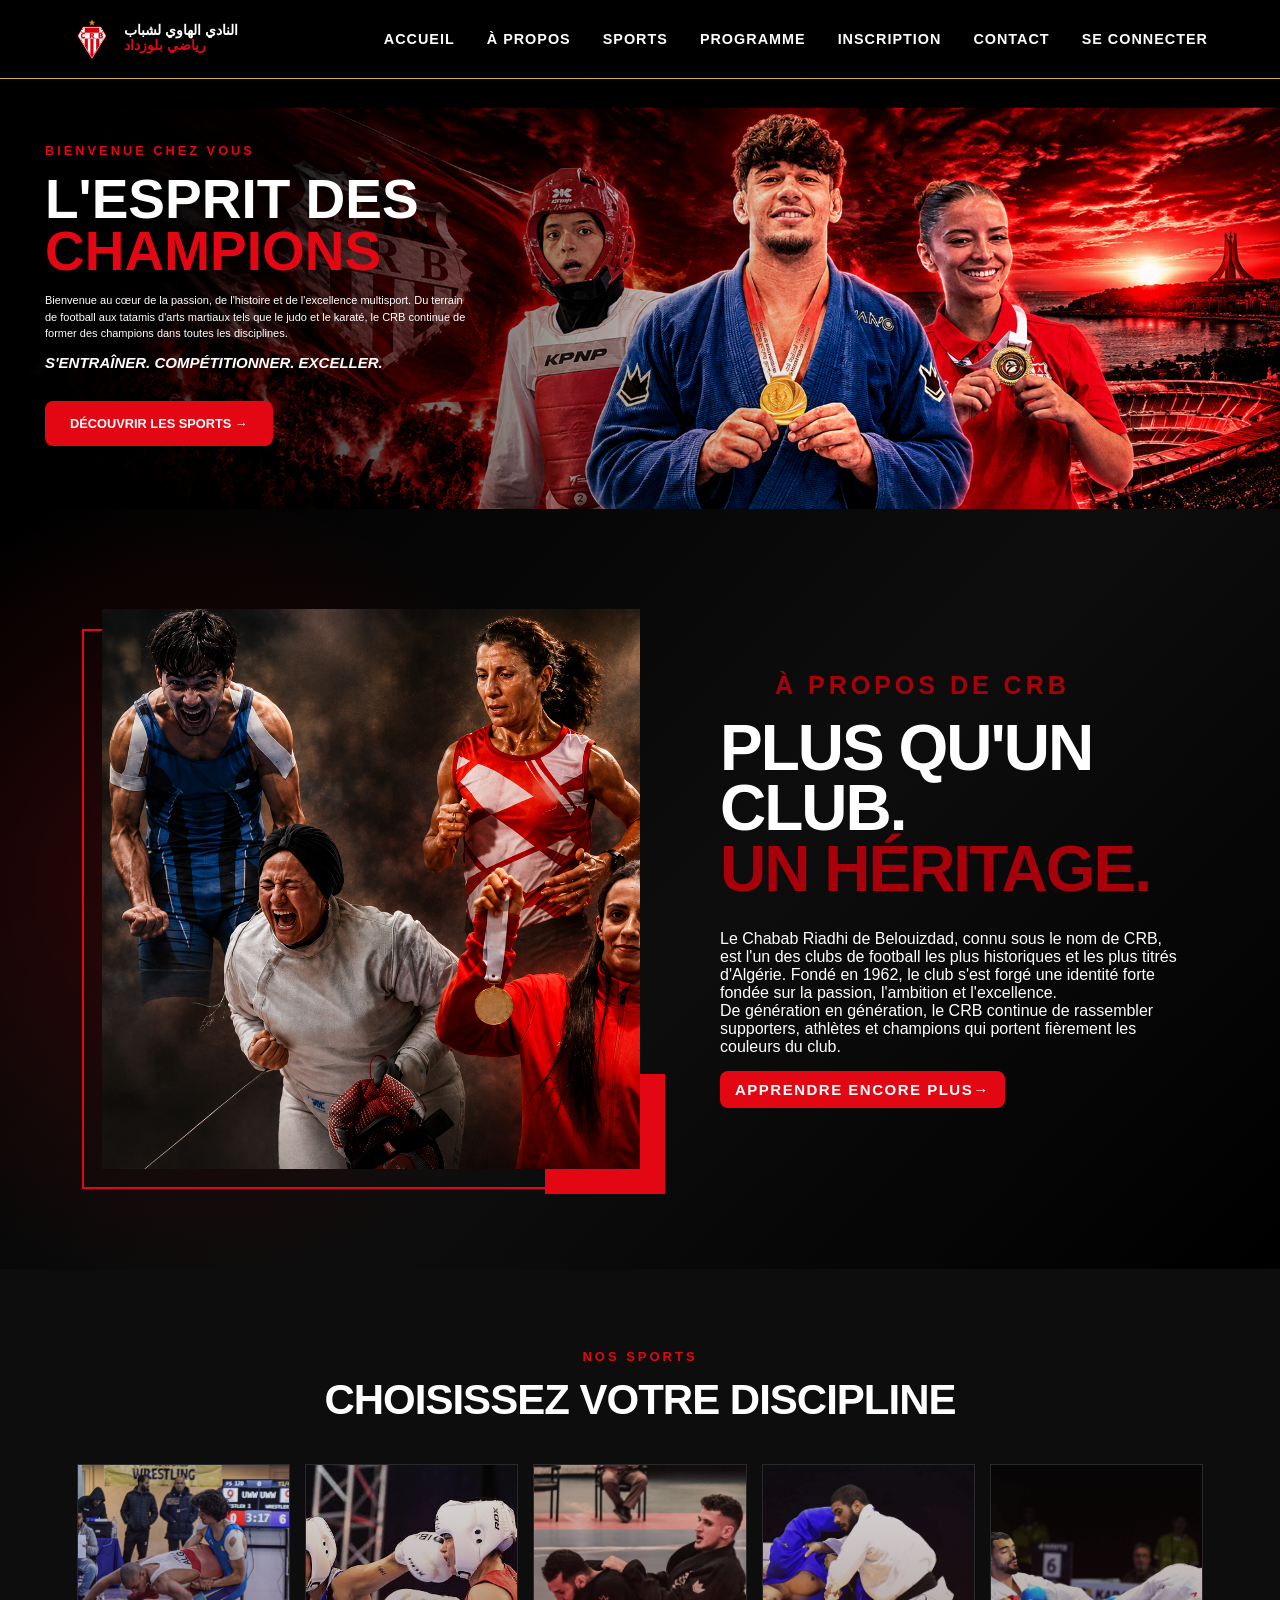
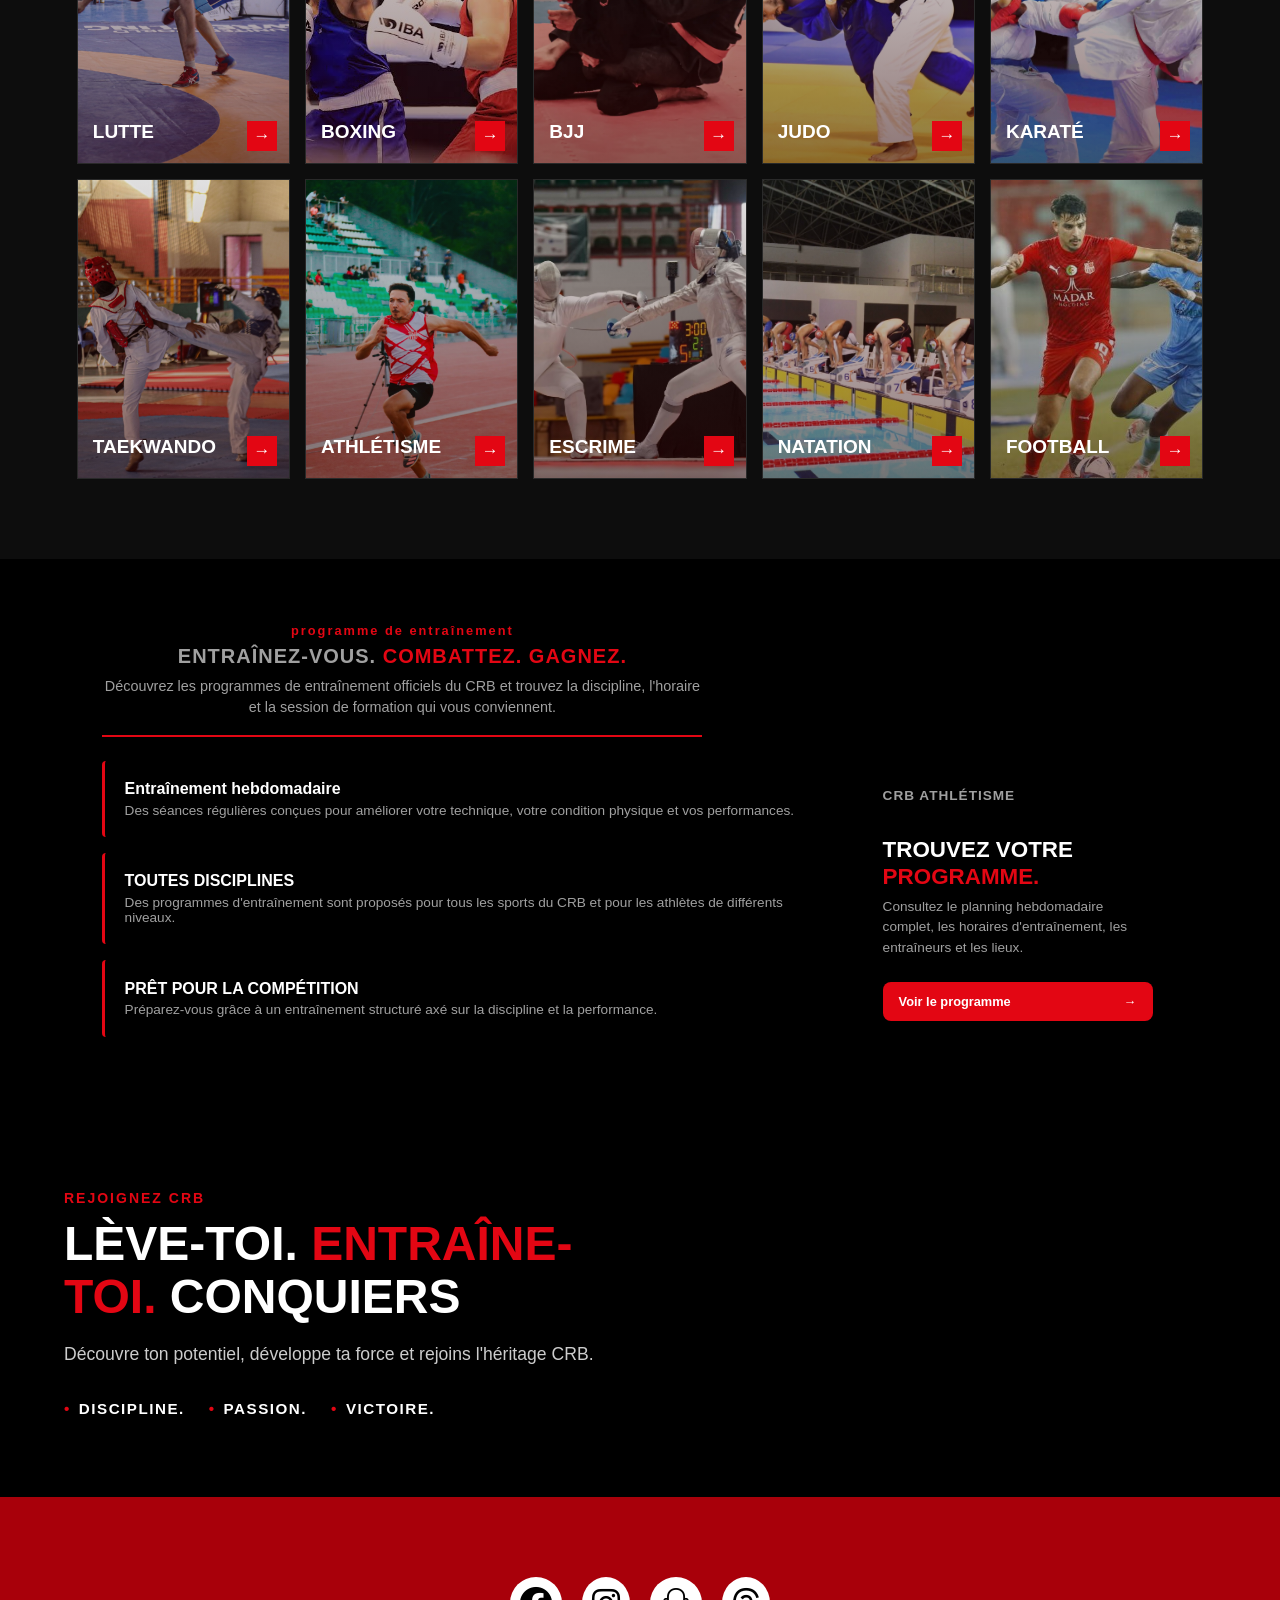
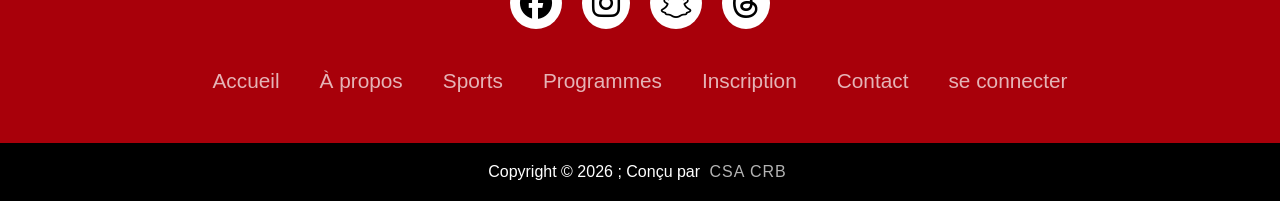
==== html/index.html @ 75513d18 "Add new logregister page and related styles: Create logregister.html and logregister.css for user lo" ====
<!doctype html>
<html lang="en">
  <head>
    <meta charset="UTF-8" />
    <meta name="viewport" content="width=device-width, initial-scale=1.0" />
    <title>CSA CRB CLUB.</title>

    
   
    <link rel="preconnect" href="https://fonts.googleapis.com" />
    <link rel="preconnect" href="https://fonts.gstatic.com" crossorigin />

    <link
      href="https://fonts.googleapis.com/css2?family=Archivo+Black&family=Kaushan+Script&family=Oswald:wght@200..700&family=Racing+Sans+One&family=Roboto:ital,wght@0,100..900;1,100..900&family=Tourney:ital,wght@0,100..900;1,100..900&display=swap"
      rel="stylesheet"
    />

    <link rel="stylesheet" href="../css/style.css" />
    <link rel="stylesheet" href="../css/about.css" />
    <link rel="stylesheet" href="../css/sport.css" />
    <link rel="stylesheet" href="../css/program.css" />
    <link rel="stylesheet" href="../css/footer.css" />
    <link rel="stylesheet" href="../css/Join.css">
    <link rel="stylesheet" href="../css/prgrm.css">
    <link rel="stylesheet" href="../css/learnmore.css">



     <link rel="stylesheet" href="https://cdnjs.cloudflare.com/ajax/libs/font-awesome/6.5.1/css/all.min.css" integrity="sha512-DTOQO9RWCH3ppGqcWaEA1BIZOC6xxalwEsw9c2QQeAIftl+Vegovlnee1c9QX4TctnWMn13TZye+giMm8e2LwA==" crossorigin="anonymous" referrerpolicy="no-referrer" />
  </head>

  <body>
    <main>
      <!-- NAVBAR -->
      <header>
        <nav>
         <a href="index.html" class="logo">
            <img src="../images/CRB étoilé.png" alt="CRB Logo" />
               <div class="logo-text">
               النادي الهاوي لشباب<span>رياضي بلوزداد</span>
                </div>
          </a>

          <ul>
            <!-- links -->
            <li><a href="index.html">accueil</a></li>

            <li><a href="index.html#about">À propos</a></li>

            <li><a href="index.html#sports">sports</a></li>

            <li><a href="index.html#program">programme</a></li>

            <li><a href="login.html">inscription</a></li>

            <li><a href="contact.html">Contact</a></li>

            <li><a href="logregister.html">se connecter</a></li>

          </ul>
        </nav>
      </header>

      <!-- HERO section-->

      <section class="hero">
        <div class="hero-text">
          <p class="small-title">Bienvenue chez vous
          </p>

          <h1>
            L'esprit des <br />
            <span>champions</span>
          </h1>

          <p class="description">
            Bienvenue au cœur de la passion, de l'histoire et de l'excellence multisport.
            Du terrain de football aux tatamis d'arts martiaux tels que le judo et le karaté,
            le CRB continue de former des champions dans toutes les disciplines.
          </p>

          <p class="Power">S'entraîner. Compétitionner. Exceller.
          </p>

          <div class="buttons">
            <a href="#sports" class="main-btn">DÉCOUVRIR LES SPORTS →
            </a>
          </div>
        </div>

        <div class="hero-image">
          <img src="../images/CRB en compétition.png" alt="legends" />
        </div>
      </section>

      <!--about section-->

      <section class="about" id="about">
        <div class="about-image">
          <img src="../images/about.pic.png" alt="CRB Belouizdad" />
        </div>

        <div class="about-text">
          <p class="about-title">À PROPOS DE CRB
          </p>

          <h2>
            Plus qu'un club.
            <span>un héritage.</span>
          </h2>

          <p>
            Le Chabab Riadhi de Belouizdad, connu sous le nom de CRB, est l'un des clubs de football les plus historiques et les plus titrés d'Algérie. 
            Fondé en 1962, le club s'est forgé une identité forte fondée sur la passion, l'ambition et l'excellence.
          </p>

          <p>
            De génération en génération, le CRB continue de rassembler
            supporters, athlètes et champions qui portent fièrement les couleurs
            du club.
          </p>

          <a href="learnmore.html" class="about-btn">APPRENDRE ENCORE PLUS <span>→</span> </a>
        </div>
      </section>

      <!-- SPORTS -->

      <section class="sports" id="sports">
        <p class="red-title">NOS SPORTS</p>

        <h2>CHOISISSEZ VOTRE DISCIPLINE</h2>

        <div class="sport-container">
          <div class="sport-card">
            <img src="../images/mehdi.jpg" alt="Wrestling" />

            <h3> lutte</h3>

            <a href="#">→</a>
          </div>

          <div class="sport-card">
            <img src="../images/boxing.jpg" alt="boxing" />

            <h3>BOXING</h3>

            <a href="#">→</a>
          </div>

          <div class="sport-card">
            <img src="../images/bjjj.jpg" alt="BJJ" />

            <h3>BJJ</h3>

            <a href="#">→</a>
          </div>

          <div class="sport-card">
            <img src="../images/judosenior.jpg" alt="Judo" />

            <h3>JUDO</h3>

            <a href="#">→</a>
          </div>

          <div class="sport-card">
            <img src="../images/karatee.jpg" alt="karate" />

            <h3>KARATé</h3>

            <a href="#">→</a>
          </div>

          <div class="sport-card">
            <img src="../images/taekwando.jpg" alt="taekwando" />

            <h3>TAEKWANDO</h3>

            <a href="#">→</a>
          </div>

          <div class="sport-card">
            <img src="../images/athletisme.jpg" alt="Athletisme" />

            <h3>athlétisme</h3>

            <a href="#">→</a>
          </div>

          <div class="sport-card">
            <img src="../images/escrime.jpg" alt="escrime" />

            <h3>escrime</h3>

            <a href="#">→</a>
          </div>

          <div class="sport-card">
            <img src="../images/swimm.jpg" alt="swimming" />

            <h3>NATATION</h3>

            <a href="#">→</a>
          </div>

          <div class="sport-card">
            <img src="../images/crb-youngafricans.jpeg" alt="boxing" />

            <h3>FOOTBALL</h3>

            <a href="#">→</a>
          </div>

          

        </div>
      </section>

      <!--program section-->

      <section class="program" id="program">
        <div class="program-header">
          <p class="program-title">programme de entraînement</p>

          <h2>
            ENTRAÎNEZ-VOUS.
            <span>COMBATTEZ. GAGNEZ.
          </span>
          </h2>

          <p class="program-intro">
            Découvrez les programmes de entraînement officiels du CRB et trouvez la discipline,
             l'horaire et la session de formation qui vous conviennent.
          </p>
        </div>

        <div class="program-content">
          <!-- PROGRAM INFO -->

          <div class="program-info">
            <div class="program-item">
              <div>
                <h4>Entraînement hebdomadaire</h4>

                <p>
                  Des séances régulières conçues pour améliorer votre technique, votre condition physique
                  et vos performances.
                </p>
              </div>
            </div>

            <div class="program-item">
              <div>
                <h4>TOUTES DISCIPLINES</h4>

                <p>
                  Des programmes d'entraînement sont proposés pour tous les sports du CRB et pour les athlètes de différents niveaux.
                </p>
              </div>
            </div>

            <div class="program-item">
              <div>
                <h4>PRÊT POUR LA COMPÉTITION</h4>

                <p>
                   Préparez-vous grâce à un entraînement structuré axé sur
                  la discipline et la performance.
                </p>
              </div>
            </div>
          </div>

          <!-- PROGRAM CARD -->

          <div class="program-card">
            <img src="../images/progm.PNG" alt=" Program" />

            <p class="card-small-title">CRB ATHLÉTISME</p>

            <h3>
              TROUVEZ VOTRE <br />
              <span>PROGRAMME.</span>
            </h3>

            <p>
              Consultez le planning hebdomadaire complet, les horaires d'entraînement, les entraîneurs et les lieux.
            </p>

            <a href="program.html" class="program-btn">
              Voir le programme  <span>→</span>
            </a>
          </div>
        </div>
      </section>



      <!--join crb-->
      <section class="join-crb">
      <div class="join-content">
      <span class="section-tag">Rejoignez CRB</span>
      <H2>Lève-toi. <span>Entraîne-toi.</span> Conquiers</H2>
      <P> Découvre ton potentiel, développe ta force
        et rejoins l'héritage CRB.
      </P>
      <div class="join-values">
      <span>DISCIPLINE.</span>
      <span>PASSION.</span>
      <span>VICTOIRE.</span>
      </div>
      </div>
        </main>



    <!--footer-->
   <footer>
    <div class="footerContainer">
    <div class="socialIcons">
        
        <a href="https://www.facebook.com/p/CSA-CRB-Club-Omni-Sport-61580819447930/?locale=fr_FR" target="_blank"><i class="fa-brands fa-facebook"></i></a>
        <a href="https://www.instagram.com/crb_csa/" target="_blank"><i class="fa-brands fa-instagram"></i></a>
        <a href="https://www.snapchat.com/@crbelouizdadcsa" target="_blank"><i class="fa-brands fa-snapchat"></i></a>
        <a href="https://www.threads.com/@crb_csa" target="_blank"><i class="fa-brands fa-threads"></i></a>
        
    </div>

    <div class="footerNav">
        
        <ul>
            <li><a href="index.html">Accueil</a></li>
            <li><a href="index.html#about">À propos</a></li>
            <li><a href="index.html#sports">Sports</a></li>
            <li><a href="index.html#program">Programmes</a></li>
            <li><a href="login.html">Inscription</a></li>
            <li><a href="contact.html">Contact</a></li>
            <li><a href="logregister.html">se connecter</a></li>
        </ul>
    </div>
</div>
    <div class="footerBottom">
        <p>Copyright © 2026 ; Conçu par <span class="designer">CSA CRB</span></p>
    </div>
</footer> 

   <script src="../js/main.js"></script>


  </body>
</html>
---- css/style.css ----
/* COLOR PALETTE & VARIABLES (CRB THEME)*/
:root {
  --crb-red: #e30613;
  --crb-red-dark: #a8000a;
  --crb-black: #000000;
  --crb-dark-bg: #0d0d0d;
  --crb-white: #ffffff;
  --crb-gray: #a0a0a0;
  --font-main: "Segoe UI", Tahoma, Geneva, Verdana, sans-serif;
}

/*GLOBAL & RESET STYLES */
* {
  margin: 0;
  padding: 0;
  box-sizing: border-box;
  font-family: var(--font-main);
}

body {
  background-color: var(--crb-dark-bg);
  color: var(--crb-white);
  overflow-x: hidden;
}

a {
  text-decoration: none;
  color: inherit;
}

/* HEADER & NAVBAR */
header {
  background-color: rgba(0, 0, 0, 0.459);
  border-bottom: 0.5px solid var(--crb-red);
  position: sticky;
  top: 0;
  z-index: 1000;
  backdrop-filter: blur(5px);
}

nav {
  max-width: 1200px;
  margin: 0 auto;
  display: flex;
  justify-content: space-between;
  align-items: center;
  padding: 1.2rem 2rem;
}

/* Logo*/
.logo {
  display: flex;
  align-items: center;
  gap: 0.75rem;
  text-decoration: none;
  color: var(--crb-white);
  font-weight: bold;
}

/* Image*/
.logo img {
  height: 40px;
  width: auto;
}


.logo-text {
  display: flex;
  flex-direction: column;
  font-size: 0.85rem;
  line-height: 1.1;
}

.logo-text span {
  color: var(--crb-red);
}


/* Nav Links */
nav ul {
  display: flex;
  list-style: none;
  gap: 2rem;
}

nav ul li a {
  text-transform: uppercase;
  font-size: 0.9rem;
  font-weight: 600;
  letter-spacing: 1px;
  transition: color 0.3s ease;
}

nav ul li a:hover {
  color: var(--crb-red-dark)
}

/*RESET*/

* {
  margin: 0;
  padding: 0;
  box-sizing: border-box;
}

body {
  font-family: Arial, Helvetica, sans-serif;
  background: #000;
  color: white;
}

/* HERO */

.hero {
  position: relative;

  width: 100%;
  height: 430px;

  overflow: hidden;

  background: #000;
}

/* IMAGE*/

.hero-image {
  position: absolute;

  top: 0;
  left: 0;

  width: 100%;
  height: 100%;

  z-index: 1;
}

.hero-image img {
  width: 100%;
  height: 100%;

  object-fit: cover;

  display: block;
}

.hero-image::after {
  content: "";

  position: absolute;

  top: 0;
  left: 0;

  width: 65%;
  height: 100%;

  background: linear-gradient(
    to right,
    rgba(0, 0, 0, 0.9),
    rgba(0, 0, 0, 0.6),
    transparent
  );
}

/* TEXT */

.hero-text {
  position: relative;

  z-index: 2;

  width: 50%;
  height: 100%;

  display: flex;
  flex-direction: column;
  justify-content: center;

  padding-left: 45px;
}

/*  SMALL TITLE*/

.small-title {
  color: white;

  font-size: 14px;

  font-weight: bold;

  text-transform: uppercase;

  margin-bottom: 5px;
}

/*  MAIN TITLE */

.hero h1 {
  color: white;

  font-size: 55px;

  line-height: 0.95;

  font-weight: 900;

  text-transform: uppercase;

  margin-bottom: 15px;
}

.hero h1 span {
  color: #e30613;
}

/* DESCRIPTION */

.description {
  max-width: 430px;

  color: white;

  font-size: 11px;

  line-height: 1.5;

  margin-bottom: 12px;
}

/* POWER*/

.Power {
  color: rgb(255, 255, 255);

  font-size: 15px;

  font-weight: bold;

  font-style: italic;

  text-transform: uppercase;

  margin-bottom: 15px;
}

/*BUTTON */

.buttons {
  display: flex;

  gap: 10px;
}

.main-btn {
  display: inline-block;

  padding: 10px 15px;

  border-radius: 8px;

  background: #e30613;

  color: white;

  text-decoration: none;

  font-size: 15px;

  font-weight: bold;

  text-transform: uppercase;

  border: none;

  transition: 0.3s;
}

.main-btn:hover {
  background: white;

  color: #e30613;
}

/* ================= RESPONSIVE ================= */

/* ---------- TABLET ---------- */
@media (max-width: 992px) {

  /* NAVBAR */
  nav {
    max-width: 100%;
    padding: 1rem 1.5rem;
  }

  nav ul {
    gap: 1.2rem;
  }

  nav ul li a {
    font-size: 0.8rem;
  }

  .logo img {
    height: 36px;
  }

  .logo-text {
    font-size: 0.75rem;
  }

  /* HERO */
  .hero {
    height: 400px;
  }

  .hero-text {
    width: 55%;
    padding-left: 35px;
  }

  .hero h1 {
    font-size: 45px;
  }

  .description {
    max-width: 380px;
    font-size: 11px;
  }
}


/* ---------- MOBILE ---------- */
@media (max-width: 768px) {

  /* HEADER */
  header {
    position: relative;
  }

  nav {
    flex-direction: column;
    justify-content: center;
    gap: 15px;
    padding: 15px 10px;
  }

  /* LOGO */
  .logo {
    justify-content: center;
  }

  .logo img {
    height: 38px;
  }

  .logo-text {
    font-size: 0.75rem;
  }

  /* NAV LINKS */
  nav ul {
    width: 100%;
    justify-content: center;
    flex-wrap: wrap;
    gap: 10px 18px;
  }

  nav ul li a {
    font-size: 0.7rem;
    letter-spacing: 0.5px;
  }


  /* HERO */
  .hero {
    height: 500px;
  }

  /* IMAGE */
  .hero-image img {
    object-fit: cover;
    object-position: center;
  }

  /* DARK OVERLAY */
  .hero-image::after {
    width: 100%;
    height: 100%;
    background: linear-gradient(
      to right,
      rgba(0, 0, 0, 0.85),
      rgba(0, 0, 0, 0.55),
      rgba(0, 0, 0, 0.15)
    );
  }

  /* TEXT */
  .hero-text {
    width: 100%;
    height: 100%;
    padding: 0 25px;
    justify-content: center;
  }

  /* SMALL TITLE */
  .small-title {
    font-size: 12px;
    letter-spacing: 2px;
    margin-bottom: 8px;
  }

  /* MAIN TITLE */
  .hero h1 {
    font-size: 40px;
    line-height: 1;
    margin-bottom: 15px;
  }

  /* DESCRIPTION */
  .description {
    max-width: 330px;
    font-size: 11px;
    line-height: 1.6;
    margin-bottom: 12px;
  }

  /* POWER */
  .Power {
    font-size: 13px;
    margin-bottom: 15px;
  }

  /* BUTTON */
  .buttons {
    gap: 8px;
  }

  .main-btn {
    padding: 10px 13px;
    font-size: 12px;
  }
}


/* ---------- SMALL PHONES ---------- */
@media (max-width: 480px) {

  /* NAVBAR */
  nav {
    padding: 12px 8px;
    gap: 12px;
  }

  .logo img {
    height: 34px;
  }

  .logo-text {
    font-size: 0.7rem;
  }

  nav ul {
    gap: 8px 12px;
  }

  nav ul li a {
    font-size: 0.62rem;
  }


  /* HERO */
  .hero {
    height: 520px;
  }

  .hero-text {
    padding: 0 20px;
  }

  .small-title {
    font-size: 11px;
    letter-spacing: 2px;
  }

  .hero h1 {
    font-size: 34px;
    line-height: 1;
  }

  .description {
    max-width: 290px;
    font-size: 10px;
  }

  .Power {
    font-size: 12px;
  }

  .main-btn {
    padding: 9px 12px;
    font-size: 11px;
  }
}


/* ---------- VERY SMALL PHONES ---------- */
@media (max-width: 360px) {

  .logo img {
    height: 30px;
  }

  .logo-text {
    font-size: 0.65rem;
  }

  nav ul {
    gap: 7px 10px;
  }

  nav ul li a {
    font-size: 0.58rem;
  }

  .hero {
    height: 500px;
  }

  .hero h1 {
    font-size: 30px;
  }

  .description {
    max-width: 260px;
    font-size: 10px;
  }

  .main-btn {
    font-size: 10px;
    padding: 8px 10px;
  }
}
---- css/about.css ----
/* =========================
   ABOUT SECTION
========================= */

.about {
  width: 100%;
  min-height: 700px;

  padding: 100px 8%;

  display: flex;
  align-items: center;
  justify-content: center;
  gap: 80px;

  background:
    radial-gradient(circle at 15% 50%, rgba(227, 6, 19, 0.18), transparent 35%),
    linear-gradient(
      135deg,
      var(--crb-black),
      var(--crb-dark-bg) 55%,
      var(--crb-black)
    );

  color: var(--crb-white);

  overflow: hidden;
}

/* ABOUT IMAGE */

.about-image {
  width: 50%;
  max-width: 650px;
  height: 560px;

  position: relative;
  flex-shrink: 0;
}
.about-image::before {
  content: "";

  position: absolute;
  inset: 0;

  transform: translate(-20px, 20px);

  border: 2px solid var(--crb-red);

  z-index: 0;
}

.about-image::after {
  content: "";

  position: absolute;

  width: 120px;
  height: 120px;

  right: -25px;
  bottom: -25px;

  background: var(--crb-red);

  z-index: 0;
}

.about-image img {
  position: relative;
  z-index: 1;

  width: 100%;
  height: 100%;

  display: block;

  object-fit: cover;

  filter: contrast(1.05) saturate(1.05);
}

/* ABOUT TEXT */

.about-text {
  width: 45%;
  max-width: 600px;
}

.about-title {
  position: relative;

  margin-bottom: 18px;
  padding-left: 55px;

    color: var(--crb-red-dark);

  font-size: 25px;
  font-weight: 800;
  letter-spacing: 4px;
}

/* HEADING*/

.about-text h2 {
  margin: 0 0 30px;

  font-size: clamp(42px, 5vw, 72px);
  line-height: 0.95;

  font-weight: 900;
  letter-spacing: -2px;

  text-transform: uppercase;
}

.about-text h2 span {
  display: block;
  color: var(--crb-red-dark);
}

/*PARAGRAPH*/

.about-text > p :not(.about-title) {
  max-width: 560px;

  margin-bottom: 20px;

  color: var(--crb-gray);

  font-size: 16px;
  line-height: 1.8;
}

/* BUTTON */

.about-btn {
  display: inline-flex;
  align-items: center;
  justify-content: center;

  margin-top: 15px;
  padding: 10px 15px;
  border-radius: 8px;

  background: var(--crb-red);
  color: var(--crb-white);

  text-decoration: none;

  font-size: 15px;
  font-weight: 800;
  letter-spacing: 1.5px;

  transition: all 0.3s ease;
}

.about-btn:hover {
  background: var(--crb-white);
  color: var(--crb-red);
}

/* =========================
   ABOUT SECTION - RESPONSIVE
========================= */

/* ---------- TABLET ---------- */
@media (max-width: 992px) {

  .about {
    min-height: auto;
    padding: 80px 6%;
    gap: 50px;
  }

  .about-image {
    width: 48%;
    height: 480px;
  }

  .about-text {
    width: 52%;
  }

  .about-title {
    font-size: 20px;
    letter-spacing: 3px;
    padding-left: 40px;
  }

  .about-text h2 {
    font-size: clamp(38px, 5vw, 55px);
    margin-bottom: 25px;
  }

  .about-text > p:not(.about-title) {
    font-size: 14px;
    line-height: 1.7;
  }

}


/* ---------- MOBILE ---------- */
@media (max-width: 768px) {

  .about {
    min-height: auto;
    padding: 70px 6%;
    flex-direction: column;
    gap: 55px;
    text-align: left;
  }

  /* IMAGE */

  .about-image {
    width: 100%;
    max-width: 600px;
    height: 420px;
  }

  .about-image::before {
    transform: translate(-12px, 12px);
  }

  .about-image::after {
    width: 80px;
    height: 80px;
    right: -15px;
    bottom: -15px;
  }

  /* TEXT */

  .about-text {
    width: 100%;
    max-width: 600px;
  }

  .about-title {
    font-size: 18px;
    letter-spacing: 3px;
    padding-left: 35px;
    margin-bottom: 15px;
  }

  .about-text h2 {
    font-size: clamp(36px, 10vw, 50px);
    line-height: 0.95;
    letter-spacing: -1px;
    margin-bottom: 25px;
  }

  .about-text > p:not(.about-title) {
    font-size: 14px;
    line-height: 1.7;
    margin-bottom: 16px;
  }

  .about-btn {
    margin-top: 10px;
    padding: 10px 15px;
    font-size: 13px;
  }

}


/* ---------- SMALL PHONES ---------- */
@media (max-width: 480px) {

  .about {
    padding: 55px 5%;
    gap: 45px;
  }

  .about-image {
    height: 330px;
  }

  .about-image::before {
    transform: translate(-8px, 8px);
    border-width: 1px;
  }

  .about-image::after {
    width: 60px;
    height: 60px;
    right: -10px;
    bottom: -10px;
  }

  .about-title {
    font-size: 15px;
    letter-spacing: 2px;
    padding-left: 25px;
  }

  .about-text h2 {
    font-size: 34px;
    line-height: 0.95;
    margin-bottom: 20px;
  }

  .about-text > p:not(.about-title) {
    font-size: 13px;
    line-height: 1.6;
  }

  .about-btn {
    font-size: 12px;
    padding: 10px 14px;
  }

}


/* ---------- VERY SMALL PHONES ---------- */
@media (max-width: 360px) {

  .about {
    padding: 45px 5%;
  }

  .about-image {
    height: 280px;
  }

  .about-title {
    font-size: 13px;
  }

  .about-text h2 {
    font-size: 30px;
  }

  .about-text > p:not(.about-title) {
    font-size: 12px;
  }

}
---- css/sport.css ----
/*SPORTS */

.sports {
  width: 100%;
  padding: 80px 6%;

  background: var(--crb-dark-bg);
  color: var(--crb-white);

  overflow: hidden;
}

/* TITLE */

.red-title {
  margin-bottom: 12px;

  color: var(--crb-red);

  text-align: center;

  font-size: 13px;
  font-weight: 700;
  letter-spacing: 3px;
}

.sports > h2 {
  margin-bottom: 40px;

  text-align: center;

  font-size: 42px;
  font-weight: 900;
  letter-spacing: -1px;
}

/*cadre*/

.sport-container {
  width: 100%;

  display: grid;

  grid-template-columns: repeat(5, 1fr);

  gap: 15px;

  max-width: 1300px;
  margin: 0 auto;
}

/* CARD */
.sport-card {
  position: relative;

  height: 300px;

  overflow: hidden;

  background: #111;

  border: 1px solid rgba(255, 255, 255, 0.1);

  transition: 0.3s ease;
}

/* IMAGE */

.sport-card img {
  width: 100%;
  height: 100%;

  object-fit: cover;

  display: block;

  transition: 0.4s ease;
}

/* DARK OVERLAY */
.sport-card::after {
  content: "";

  position: absolute;

  inset: 0;

  background: linear-gradient(
    to top,
    rgba(47, 2, 2, 0.533),
    rgba(39, 36, 36, 0.116)
  );
}

/* CARD TEXT */

.sport-card h3 {
  position: absolute;

  z-index: 2;

  left: 15px;
  bottom: 20px;

  margin: 0;

  color: var(--crb-white);

  font-size: 19px;
  font-weight: 800;

  text-transform: uppercase;
}

.sport-card a {
  position: absolute;

  z-index: 3;

  right: 12px;
  bottom: 12px;

  width: 30px;
  height: 30px;

  display: flex;
  align-items: center;
  justify-content: center;

  background: var(--crb-red);

  color: var(--crb-white);

  font-size: 17px;

  transition: 0.3s ease;
}
/* HOVER*/

.sport-card:hover {
  transform: translateY(-6px);

  border-color: var(--crb-red);
}

.sport-card:hover img {
  transform: scale(1.08);
}

.sport-card:hover a {
  background: var(--crb-white);
  color: var(--crb-red);
}

/* =========================
   SPORTS - RESPONSIVE
========================= */


/* ---------- LARGE TABLET ---------- */
@media (max-width: 1200px) {

  .sports {
    padding: 70px 5%;
  }

  .sport-container {
    grid-template-columns: repeat(3, 1fr);
    gap: 15px;
  }

  .sport-card {
    height: 300px;
  }

}


/* ---------- TABLET ---------- */
@media (max-width: 992px) {

  .sports {
    padding: 65px 5%;
  }

  .sports > h2 {
    font-size: 36px;
    margin-bottom: 35px;
  }

  .sport-container {
    grid-template-columns: repeat(2, 1fr);
    gap: 15px;
  }

  .sport-card {
    height: 320px;
  }

  .sport-card h3 {
    font-size: 18px;
    left: 14px;
    bottom: 18px;
  }

}


/* ---------- MOBILE ---------- */
@media (max-width: 768px) {

  .sports {
    padding: 55px 6%;
  }

  .red-title {
    font-size: 12px;
    letter-spacing: 2.5px;
  }

  .sports > h2 {
    font-size: 32px;
    margin-bottom: 30px;
  }

  .sport-container {
    grid-template-columns: 1fr;
    gap: 18px;
    max-width: 500px;
  }

  .sport-card {
    width: 100%;
    height: 330px;
  }

  .sport-card h3 {
    left: 18px;
    bottom: 20px;
    font-size: 19px;
  }

  .sport-card a {
    right: 15px;
    bottom: 15px;
    width: 32px;
    height: 32px;
    font-size: 17px;
  }

}


/* ---------- SMALL PHONES ---------- */
@media (max-width: 480px) {

  .sports {
    padding: 50px 5%;
  }

  .red-title {
    font-size: 11px;
    letter-spacing: 2px;
    margin-bottom: 10px;
  }

  .sports > h2 {
    font-size: 28px;
    line-height: 1.1;
    margin-bottom: 25px;
  }

  .sport-container {
    gap: 15px;
  }

  .sport-card {
    height: 280px;
  }

  .sport-card h3 {
    left: 15px;
    bottom: 17px;
    font-size: 16px;
  }

  .sport-card a {
    width: 29px;
    height: 29px;
    right: 12px;
    bottom: 12px;
    font-size: 15px;
  }

}


/* ---------- VERY SMALL PHONES ---------- */
@media (max-width: 360px) {

  .sports {
    padding: 45px 5%;
  }

  .sports > h2 {
    font-size: 25px;
  }

  .sport-card {
    height: 250px;
  }

  .sport-card h3 {
    font-size: 15px;
    left: 12px;
    bottom: 14px;
  }

  .sport-card a {
    width: 27px;
    height: 27px;
    right: 10px;
    bottom: 10px;
    font-size: 14px;
  }

}
---- css/program.css ----
/*PROGRAM SECTION (BACKGROUND IMAGE)*/
.program {
  max-width: 100%;
  padding: 4rem 8%;

  /* Dark overlay + Full Background Image */
  background:
    linear-gradient(to bottom, rgba(12, 11, 11, 0.233) 0%),
    url("../images/progm.PNG") no-repeat center center / cover;
}

/* Header */
.program-header {
  margin-bottom: 2.5rem;
  max-width: 600px;
}

.program-title {
  color: var(--crb-red);
  font-size: 0.8rem;
  font-weight: 700;
  letter-spacing: 2px;
}

.program-header h2 {
  font-size: 2.4rem;
  font-weight: 800;
  margin: 0.4rem 0;
}

.program-header h2 span {
  color: var(--crb-red);
}

.program-intro {
  color: var(--crb-gray);
  font-size: 0.9rem;
  line-height: 1.5;
}

/* Side-by-Side */
.program-content {
  display: flex;
  gap: 2.5rem;
  align-items: stretch;
}

/* Info List */
.program-info {
  flex: 1;
  display: flex;
  flex-direction: column;
  gap: 1rem;
}

.program-item {
  background-color: rgba(0, 0, 0, 0.692);
  backdrop-filter: blur(5px);
  padding: 1.2rem;
  border-left: 3px solid var(--crb-red);
  border-radius: 4px;
}

.program-item h4 {
  font-size: 1rem;
  margin-bottom: 0.3rem;
  color: var(--crb-white);
}

.program-item p {
  color: var(--crb-gray);
  font-size: 0.85rem;
}

/*  Card */
.program-card {
  width: 320px;
  background-color: rgba(0, 0, 0, 0.703);
  backdrop-filter: blur(8px);
  padding: 1.5rem;
  border-radius: 8px;
  border: 1px solid rgba(8, 8, 8, 0.08);
  display: flex;
  flex-direction: column;
}

.program-card img {
  display: none;
}

.card-small-title {
  color: var(--crb-red);
  font-size: 0.75rem;
  font-weight: 700;
  letter-spacing: 1px;
}

.program-card h3 {
  font-size: 1.4rem;
  margin: 0.4rem 0;
  line-height: 1.2;
}

.program-card h3 span {
  color: var(--crb-red);
}

.program-card p {
  color: var(--crb-gray);
  font-size: 0.85rem;
  margin-bottom: 1.5rem;
  line-height: 1.5;
}

.program-btn {
  background-color: var(--crb-red);
  color: var(--crb-white);
  padding: 0.75rem 1rem;
  font-size: 0.8rem;
  font-weight: 700;
  border-radius: 8px;
  display: flex;
  justify-content: space-between;
  align-items: center;
  margin-top: auto;
  transition: background-color 0.2s ease;
}

.program-btn:hover {
  background-color: var(--crb-white);
  color: var(--crb-red);
}

/* =========================
   PROGRAM SECTION - RESPONSIVE
========================= */


/* ---------- LARGE TABLET ---------- */
@media (max-width: 1200px) {

  .program {
    padding: 4rem 6%;
  }

  .program-content {
    gap: 2rem;
  }

  .program-card {
    width: 300px;
  }

}


/* ---------- TABLET ---------- */
@media (max-width: 992px) {

  .program {
    padding: 3.5rem 5%;
  }

  .program-header {
    max-width: 650px;
    margin-bottom: 2rem;
  }

  .program-header h2 {
    font-size: 2.1rem;
  }

  .program-content {
    flex-direction: column;
    gap: 2rem;
  }

  .program-info {
    width: 100%;
  }

  .program-item {
    padding: 1.1rem;
  }

  .program-card {
    width: 100%;
    max-width: 500px;
    margin: 0 auto;
  }

}


/* ---------- MOBILE ---------- */
@media (max-width: 768px) {

  .program {
    padding: 3rem 6%;
    background-position: center;
  }

  .program-header {
    margin-bottom: 2rem;
  }

  .program-title {
    font-size: 0.75rem;
    letter-spacing: 1.8px;
  }

  .program-header h2 {
    font-size: 1.9rem;
    line-height: 1.1;
  }

  .program-intro {
    font-size: 0.85rem;
    line-height: 1.6;
  }

  .program-content {
    flex-direction: column;
    gap: 1.5rem;
  }

  .program-info {
    gap: 0.8rem;
  }

  .program-item {
    padding: 1rem;
    border-left-width: 3px;
  }

  .program-item h4 {
    font-size: 0.95rem;
  }

  .program-item p {
    font-size: 0.8rem;
    line-height: 1.5;
  }

  .program-card {
    width: 100%;
    max-width: 100%;
    padding: 1.3rem;
  }

  .program-card h3 {
    font-size: 1.3rem;
  }

  .program-card p {
    font-size: 0.82rem;
  }

  .program-btn {
    padding: 0.7rem 0.9rem;
    font-size: 0.78rem;
  }

}


/* ---------- SMALL PHONES ---------- */
@media (max-width: 480px) {

  .program {
    padding: 2.5rem 5%;
  }

  .program-title {
    font-size: 0.7rem;
    letter-spacing: 1.5px;
  }

  .program-header h2 {
    font-size: 1.65rem;
  }

  .program-intro {
    font-size: 0.8rem;
  }

  .program-content {
    gap: 1.2rem;
  }

  .program-item {
    padding: 0.9rem;
  }

  .program-item h4 {
    font-size: 0.9rem;
  }

  .program-item p {
    font-size: 0.76rem;
  }

  .program-card {
    padding: 1.1rem;
    border-radius: 7px;
  }

  .card-small-title {
    font-size: 0.68rem;
  }

  .program-card h3 {
    font-size: 1.15rem;
  }

  .program-card p {
    font-size: 0.78rem;
    line-height: 1.5;
    margin-bottom: 1.2rem;
  }

  .program-btn {
    padding: 0.65rem 0.8rem;
    font-size: 0.72rem;
  }

}


/* ---------- VERY SMALL PHONES ---------- */
@media (max-width: 360px) {

  .program {
    padding: 2.2rem 5%;
  }

  .program-header h2 {
    font-size: 1.45rem;
  }

  .program-intro {
    font-size: 0.75rem;
  }

  .program-item h4 {
    font-size: 0.85rem;
  }

  .program-item p {
    font-size: 0.72rem;
  }

  .program-card h3 {
    font-size: 1.05rem;
  }

  .program-card p {
    font-size: 0.73rem;
  }

}
---- css/footer.css ----
*{
    padding: 0;
    margin: 0;
    box-sizing: border-box;
}
footer{
    background-color: var(--crb-red-dark);
}
.footerContainer{
    width: 100%;
    padding: 70px 30px 20px ;
}
.socialIcons{
    display: flex;
    justify-content: center;
}
.socialIcons a{
    text-decoration: none;
    padding:  10px;
    background-color: var(--crb-white);
    margin: 10px;
    border-radius: 50%;
}
.socialIcons a i{
    font-size: 2em;
    color: black;
    opacity: 0,9;
}

.socialIcons a:hover{
    background-color: #111;
    transition: 0.5s;
}
.socialIcons a:hover i{
    color: var(--crb-white)
    transition 0.5s;
}
.footerNav{
    margin: 30px 0;
}
.footerNav ul{
    display: flex;
    justify-content: center;
    list-style-type: none;
}
.footerNav ul li a{
    color:var(--crb-white);
    margin: 20px;
    text-decoration: none;
    font-size: 1.3em;
    opacity: 0.7;
    transition: 0.5s;

}
.footerNav ul li a:hover{
    opacity: 1;
}
.footerBottom{
    background-color: #000;
    padding: 20px;
    text-align: center;
}
.footerBottom p{
    color: white;
}
.designer{
    opacity: 0.7;
    text-transform: uppercase;
    letter-spacing: 1px;
    font-weight: 400;
    margin: 0px 5px;
}


/* ================================
   RESPONSIVE FOOTER
================================ */

@media (max-width: 992px) {

    .footerContainer {
        padding: 60px 25px 20px;
    }

    .socialIcons a {
        padding: 9px;
        margin: 8px;
    }

    .socialIcons a i {
        font-size: 1.7em;
    }

    .footerNav {
        margin: 25px 0;
    }

    .footerNav ul {
        flex-wrap: wrap;
        gap: 5px;
    }

    .footerNav ul li a {
        font-size: 1.1em;
        margin: 12px;
    }

}


/* ================================
   TABLET / MOBILE
================================ */

@media (max-width: 768px) {

    .footerContainer {
        padding: 50px 20px 15px;
    }

    .socialIcons {
        flex-wrap: wrap;
    }

    .socialIcons a {
        padding: 8px;
        margin: 6px;
    }

    .socialIcons a i {
        font-size: 1.5em;
    }

    .footerNav {
        margin: 20px 0;
    }

    .footerNav ul {
        flex-wrap: wrap;
        gap: 5px 10px;
    }

    .footerNav ul li a {
        font-size: 0.95em;
        margin: 8px;
    }

    .footerBottom {
        padding: 18px 12px;
    }

    .footerBottom p {
        font-size: 13px;
        line-height: 1.6;
    }

}


/* ================================
   MOBILE
================================ */

@media (max-width: 480px) {

    .footerContainer {
        padding: 40px 15px 15px;
    }

    .socialIcons {
        gap: 5px;
    }

    .socialIcons a {
        padding: 8px;
        margin: 4px;
    }

    .socialIcons a i {
        font-size: 1.3em;
    }

    .footerNav {
        margin: 20px 0;
    }

    .footerNav ul {
        flex-direction: column;
        gap: 8px;
    }

    .footerNav ul li {
        text-align: center;
    }

    .footerNav ul li a {
        display: block;
        font-size: 0.9em;
        margin: 5px;
    }

    .footerBottom {
        padding: 15px 10px;
    }

    .footerBottom p {
        font-size: 11px;
        line-height: 1.7;
    }

    .designer {
        font-size: 11px;
        letter-spacing: 0.8px;
        margin: 0 3px;
    }

}


/* ================================
   SMALL PHONES
================================ */

@media (max-width: 360px) {

    .footerContainer {
        padding: 35px 10px 12px;
    }

    .socialIcons a {
        padding: 7px;
        margin: 3px;
    }

    .socialIcons a i {
        font-size: 1.1em;
    }

    .footerNav ul li a {
        font-size: 0.8em;
    }

    .footerBottom {
        padding: 12px 8px;
    }

    .footerBottom p {
        font-size: 10px;
    }

    .designer {
        font-size: 10px;
    }

}
---- css/Join.css ----
/* Container*/
.join-crb {
  background-color: #0000005b;
  color: var(--crb-white);
  padding: 80px 5%;
  font-family: 'Arial', sans-serif;
  display: flex;
  align-items: center;
}

.join-content {
  max-width: 600px;
}

/*Tag*/
.section-tag {
  color:var(--crb-red);
  font-size: 0.875rem;
  font-weight: 700;
  letter-spacing: 2px;
  text-transform: uppercase;
  display: block;
  margin-bottom: 12px;
}

/* Main title */
.join-crb h2 {
  font-size: 3rem;
  font-weight: 900;
  line-height: 1.1;
  text-transform: uppercase;
  margin-bottom: 16px;
}

.join-crb h2 span {
  color: var(--crb-red);
}

/* Paragraph*/
.join-crb p {
  color: #cccccc;
  font-size: 1.1rem;
  line-height: 1.6;
  margin-bottom: 32px;
}

/* Values*/
.join-values {
  display: flex;
  gap: 24px;
  flex-wrap: wrap;
}

.join-values span {
  font-size: 0.95rem;
  font-weight: 800;
  letter-spacing: 1.5px;
  color: #ffffff;
  position: relative;
}


.join-values span::before {
  content: '•';
  color: var(--crb-red);
  margin-right: 8px;
}

/* ================================
   RESPONSIVE JOIN CRB
================================ */

@media (max-width: 992px) {

    .join-crb {
        padding: 70px 6%;
    }

    .join-content {
        max-width: 550px;
    }

    .join-crb h2 {
        font-size: 2.5rem;
    }

    .join-crb p {
        font-size: 1rem;
        line-height: 1.6;
    }

    .join-values {
        gap: 18px;
    }

    .join-values span {
        font-size: 0.9rem;
    }

}


/* ================================
   TABLET
================================ */

@media (max-width: 768px) {

    .join-crb {
        padding: 60px 6%;
        display: block;
    }

    .join-content {
        max-width: 100%;
    }

    .section-tag {
        font-size: 0.8rem;
        letter-spacing: 1.8px;
        margin-bottom: 10px;
    }

    .join-crb h2 {
        font-size: 2.2rem;
        line-height: 1.1;
        margin-bottom: 14px;
    }

    .join-crb p {
        font-size: 0.95rem;
        line-height: 1.6;
        margin-bottom: 25px;
    }

    .join-values {
        gap: 14px 20px;
    }

    .join-values span {
        font-size: 0.85rem;
    }

}


/* ================================
   MOBILE
================================ */

@media (max-width: 480px) {

    .join-crb {
        padding: 50px 5%;
    }

    .section-tag {
        font-size: 0.72rem;
        letter-spacing: 1.5px;
        margin-bottom: 8px;
    }

    .join-crb h2 {
        font-size: 1.8rem;
        line-height: 1.15;
        margin-bottom: 12px;
    }

    .join-crb p {
        font-size: 0.85rem;
        line-height: 1.6;
        margin-bottom: 22px;
    }

    .join-values {
        flex-direction: column;
        gap: 10px;
    }

    .join-values span {
        font-size: 0.78rem;
        letter-spacing: 1px;
    }

}


/* ================================
   SMALL PHONES
================================ */

@media (max-width: 360px) {

    .join-crb {
        padding: 40px 5%;
    }

    .section-tag {
        font-size: 0.65rem;
    }

    .join-crb h2 {
        font-size: 1.55rem;
    }

    .join-crb p {
        font-size: 0.78rem;
        line-height: 1.5;
    }

    .join-values {
        gap: 8px;
    }

    .join-values span {
        font-size: 0.72rem;
    }

}
---- css/prgrm.css ----
/* HEADER & NAVBAR */
header {
  background-color: rgba(0, 0, 0, 0.459);
  border-bottom: 0.5px solid var(--crb-red);
  position: sticky;
  top: 0;
  z-index: 1000;
  backdrop-filter: blur(5px);
}

nav {
  max-width: 1200px;
  margin: 0 auto;
  display: flex;
  justify-content: space-between;
  align-items: center;
  padding: 1.2rem 2rem;
}

/* Logo*/
.logo {
  display: flex;
  align-items: center;
  gap: 0.75rem;
  text-decoration: none;
  color: var(--crb-white);
  font-weight: bold;
}

/* Image*/
.logo img {
  height: 40px;
  width: auto;
}


.logo-text {
  display: flex;
  flex-direction: column;
  font-size: 0.85rem;
  line-height: 1.1;
}

.logo-text span {
  color: var(--crb-red);
}


/* Nav Links */
nav ul {
  display: flex;
  list-style: none;
  gap: 2rem;
}

nav ul li a {
  text-transform: uppercase;
  font-size: 0.9rem;
  font-weight: 600;
  letter-spacing: 1px;
  transition: color 0.3s ease;
}

nav ul li a:hover {
  color: var(--crb-red-dark)
}



.program-section {
  background-color: #161616;
  border: 1px solid #262626;
  border-radius: 8px;
  padding: 1.5rem;
  margin-bottom: 2.5rem;
  box-shadow: 0 4px 15px rgba(0, 0, 0, 0.5);
}

/* HEADERS */
.program-header {
  text-align: center;
  margin-bottom: 1.5rem;
  border-bottom: 2px solid var(--crb-red);
  padding-bottom: 1rem;
}

.program-header h1 {
  font-size: 1.5rem;
  color: var(--crb-white);
  margin-bottom: 0.25rem;
  direction: rtl;
}

.program-header h2 {
  font-size: 1.25rem;
  color: var(--crb-gray);
  letter-spacing: 1px;
  margin-bottom: 0.5rem;
}

.program-header h3 {
  font-size: 1.1rem;
  color: var(--crb-red);
  text-transform: uppercase;
  letter-spacing: 1.5px;
}

.program-header h4 {
  font-size: 1rem;
  color: var(--crb-white);
  text-transform: uppercase;
  margin-top: 0.25rem;
}

/* TABLES */
table {
  width: 100%;
  border-collapse: collapse;
  margin-top: 1rem;
  font-size: 0.9rem;
  text-align: center;
  overflow-x: auto;
  display: block;
}

@media (min-width: 768px) {
  table {
    display: table;
  }
}

thead {
  background-color: var(--crb-red);
  color: var(--crb-white);
}

th, td {
  padding: 0.75rem 0.5rem;
  border: 1px solid #333333;
  vertical-align: middle;
}

th {
  font-weight: 600;
  text-transform: uppercase;
  font-size: 0.85rem;
  line-height: 1.2;
}

tbody tr:nth-child(even) {
  background-color: #1a1a1a;
}

tbody tr:nth-child(odd) {
  background-color: #121212;
}

tbody tr:hover {
  background-color: #222222;
}

td.day {
  font-weight: bold;
  background-color: var(--crb-black);
  color: var(--crb-white);
  text-align: left;
  padding-left: 1rem;
}

/* CATEGORY COLOR CLASSES */
td.red {
  background-color: rgba(227, 6, 19, 0.2) !important;
  color: #ff6b6b;
  font-weight: 600;
  border-left: 3px solid var(--crb-red);
}

td.blue {
  background-color: rgba(0, 123, 255, 0.15) !important;
  color: #64b5f6;
  font-weight: 600;
  border-left: 3px solid #0288d1;
}

td.green {
  background-color: rgba(40, 167, 69, 0.15) !important;
  color: #81c784;
  font-weight: 600;
  border-left: 3px solid #388e3c;
}

/* SPECIAL TABLES & CONTACT SECTION */
.football-table, .athletics-table {
  max-width: 800px;
  margin: 1rem auto;
}

.contact {
  text-align: center;
  margin-top: 1.5rem;
  padding: 1rem;
  background-color: #111111;
  border-radius: 6px;
  border: 1px dashed var(--crb-red);
}

.contact p {
  color: var(--crb-gray);
  font-size: 0.9rem;
  margin-bottom: 0.25rem;
}

.contact strong {
  color: var(--crb-white);
  font-size: 1.2rem;
  letter-spacing: 1px;
}

/* ========================================
   PROGRAM SCHEDULE - RESPONSIVE
======================================== */


/* ---------- TABLET ---------- */
@media (max-width: 992px) {

  /* NAVBAR */
  nav {
    padding: 1rem 1.5rem;
  }

  nav ul {
    gap: 1.2rem;
  }

  nav ul li a {
    font-size: 0.8rem;
  }

  /* PROGRAM SECTION */
  .program-section {
    padding: 1.3rem;
    margin: 0 3% 2rem;
  }

  /* HEADERS */
  .program-header h1 {
    font-size: 1.4rem;
  }

  .program-header h2 {
    font-size: 1.15rem;
  }

  .program-header h3 {
    font-size: 1rem;
  }

  /* TABLE */
  table {
    font-size: 0.82rem;
  }

  th,
  td {
    padding: 0.65rem 0.4rem;
  }

  th {
    font-size: 0.78rem;
  }

}


/* ========================================
   MOBILE
======================================== */

@media (max-width: 768px) {

  /* ---------- HEADER ---------- */

  header {
    position: relative;
  }

  nav {
    flex-direction: column;
    justify-content: center;
    gap: 15px;
    padding: 15px 10px;
  }

  /* LOGO */

  .logo {
    justify-content: center;
  }

  .logo img {
    height: 36px;
  }

  .logo-text {
    font-size: 0.75rem;
  }

  /* NAV LINKS */

  nav ul {
    width: 100%;
    justify-content: center;
    flex-wrap: wrap;
    gap: 10px 16px;
  }

  nav ul li a {
    font-size: 0.68rem;
    letter-spacing: 0.5px;
  }


  /* ---------- PROGRAM SECTION ---------- */

  .program-section {
    width: 94%;
    margin: 25px auto;
    padding: 1rem;
    border-radius: 7px;
  }


  /* ---------- PROGRAM HEADER ---------- */

  .program-header {
    margin-bottom: 1rem;
    padding-bottom: 0.8rem;
  }

  .program-header h1 {
    font-size: 1.2rem;
    line-height: 1.4;
  }

  .program-header h2 {
    font-size: 1rem;
    line-height: 1.4;
  }

  .program-header h3 {
    font-size: 0.85rem;
    letter-spacing: 1px;
  }

  .program-header h4 {
    font-size: 0.85rem;
  }


  /* ---------- TABLE ---------- */

  table {
    width: 100%;
    display: block;
    overflow-x: auto;
    white-space: nowrap;
    font-size: 0.72rem;

    /* Smooth scrolling on phones */
    -webkit-overflow-scrolling: touch;
  }

  thead,
  tbody {
    width: 100%;
  }

  th,
  td {
    padding: 0.6rem 0.45rem;
    min-width: 80px;
  }

  th {
    font-size: 0.68rem;
    line-height: 1.3;
  }

  td.day {
    min-width: 90px;
    padding-left: 0.7rem;
  }


  /* ---------- CATEGORY CELLS ---------- */

  td.red,
  td.blue,
  td.green {
    font-size: 0.7rem;
  }


  /* ---------- SPECIAL TABLES ---------- */

  .football-table,
  .athletics-table {
    max-width: 100%;
    width: 100%;
    margin: 1rem auto;
  }


  /* ---------- CONTACT ---------- */

  .contact {
    margin-top: 1.2rem;
    padding: 0.9rem;
  }

  .contact p {
    font-size: 0.78rem;
  }

  .contact strong {
    font-size: 1rem;
  }

}


/* ========================================
   SMALL PHONES
======================================== */

@media (max-width: 480px) {

  /* NAVBAR */

  nav {
    padding: 12px 8px;
    gap: 12px;
  }

  .logo img {
    height: 33px;
  }

  .logo-text {
    font-size: 0.68rem;
  }

  nav ul {
    gap: 8px 12px;
  }

  nav ul li a {
    font-size: 0.6rem;
  }


  /* PROGRAM */

  .program-section {
    width: 96%;
    padding: 0.8rem;
    margin: 20px auto;
  }


  /* HEADER */

  .program-header h1 {
    font-size: 1.05rem;
  }

  .program-header h2 {
    font-size: 0.9rem;
  }

  .program-header h3 {
    font-size: 0.78rem;
  }

  .program-header h4 {
    font-size: 0.75rem;
  }


  /* TABLE */

  table {
    font-size: 0.65rem;
  }

  th,
  td {
    padding: 0.5rem 0.35rem;
  }

  th {
    font-size: 0.62rem;
  }

  td.day {
    min-width: 75px;
    padding-left: 0.5rem;
  }

  td.red,
  td.blue,
  td.green {
    font-size: 0.62rem;
  }


  /* CONTACT */

  .contact {
    padding: 0.8rem;
  }

  .contact p {
    font-size: 0.72rem;
  }

  .contact strong {
    font-size: 0.9rem;
  }

}


/* ========================================
   VERY SMALL PHONES
======================================== */

@media (max-width: 360px) {

  .program-section {
    width: 97%;
    padding: 0.7rem;
  }

  .program-header h1 {
    font-size: 0.95rem;
  }

  .program-header h2 {
    font-size: 0.82rem;
  }

  .program-header h3 {
    font-size: 0.7rem;
  }

  .program-header h4 {
    font-size: 0.68rem;
  }

  table {
    font-size: 0.6rem;
  }

  th,
  td {
    padding: 0.45rem 0.3rem;
  }

  th {
    font-size: 0.58rem;
  }

  td.day {
    min-width: 65px;
  }

  td.red,
  td.blue,
  td.green {
    font-size: 0.58rem;
  }

  .contact p {
    font-size: 0.68rem;
  }

  .contact strong {
    font-size: 0.82rem;
  }

}
---- css/learnmore.css ----
/* HEADER & NAVBAR */
header {
  background-color: rgba(0, 0, 0, 0.459);
  border-bottom: 0.5px solid #d4af37;
  position: sticky;
  top: 0;
  z-index: 1000;
  backdrop-filter: blur(5px);
}

nav {
  max-width: 1200px;
  margin: 0 auto;
  display: flex;
  justify-content: space-between;
  align-items: center;
  padding: 1.2rem 2rem;
}

/* Logo*/
.logo {
  display: flex;
  align-items: center;
  gap: 0.75rem;
  text-decoration: none;
  color: var(--crb-white);
  font-weight: bold;
}

/* Image*/
.logo img {
  height: 40px;
  width: auto;
}

.logo-text {
  display: flex;
  flex-direction: column;
  font-size: 0.85rem;
  line-height: 1.1;
}

.logo-text span {
  color: var(--crb-red);
}

/* Nav Links */
nav ul {
  display: flex;
  list-style: none;
  gap: 2rem;
}

nav ul li a {
  text-transform: uppercase;
  font-size: 0.9rem;
  font-weight: 600;
  letter-spacing: 1px;
  transition: color 0.3s ease;
}

nav ul li a:hover {
  color: var(--crb-red-dark);
}



/* ==============================
   HERO SECTION
================================= */

.about-hero {
  min-height: 400px;
  display: flex;
  align-items: center;
  padding: 80px 8%;
  background: var(--crb-black);
  border-bottom: 1px solid #d4af37;
}

.hero-content {
  max-width: 850px;
}

.small-title {
  color: var(--crb-red);
  font-size: 0.8rem;
  font-weight: 700;
  letter-spacing: 3px;
  margin-bottom: 15px;
}

.about-hero h1 {
  font-size: clamp(2.7rem, 6vw, 5rem);
  line-height: 1.1;
  font-weight: 900;
  margin-bottom: 25px;
}

.about-hero h1 span {
  color: var(--crb-red);
}

.red-line {
  width: 65px;
  height: 4px;
  background: var(--crb-red);
  margin-bottom: 25px;
}

.hero-description {
  max-width: 650px;
  color: var(--crb-gray);
  line-height: 1.8;
}


/* ==============================
   ABOUT SECTION
================================= */

.about-section {
  max-width: 1200px;
  margin: auto;
  padding: 100px 30px;
  display: grid;
  grid-template-columns: 1fr 1fr;
  gap: 70px;
  align-items: center;
}

.about-image2{
  height: 480px;
  overflow: hidden;
}

.about-image2 img {
  width: 100%;
  height: 100%;
  object-fit: cover;
  display: block;
  transition: transform 0.5s ease;
}


.about-content h2 {
  font-size: clamp(2.5rem, 5vw, 4rem);
  line-height: 1.1;
  margin-bottom: 25px;
}

.about-content h2 span {
  color: var(--crb-red);
}

.about-content p:not(.small-title) {
  color: var(--crb-gray);
  line-height: 1.8;
  margin-bottom: 18px;
}


/* ==============================
   MAIN BUTTON
================================= */

.main-btn {
  display: inline-block;
  margin-top: 15px;
  padding: 15px 25px;
  background: var(--crb-red);
  color: var(--crb-white);
  font-size: 0.8rem;
  font-weight: 700;
  transition: 0.3s ease;
}

.main-btn:hover {
  background: var(--crb-white);
  transform: translateY(-2px);
}


/* ==============================
   VALUES SECTION
================================= */

.values-section {
  padding: 100px 8%;
  background: #090909;
  border-top: 1px solid #1c1c1c;
  border-bottom: 1px solid #1c1c1c;
}

.section-header {
  max-width: 1200px;
  margin: 0 auto 50px;
}

.section-header h2 {
  font-size: clamp(2.3rem, 5vw, 4rem);
  line-height: 1.1;
  margin-bottom: 20px;
}

.section-header h2 span {
  color: var(--crb-red);
}

.values-grid {
  max-width: 1200px;
  margin: auto;
  display: grid;
  grid-template-columns: repeat(4, 1fr);
  gap: 20px;
}

.value-card {
  position: relative;
  min-height: 260px;
  padding: 30px;
  background: var(--crb-dark-bg);
  border: 1px solid #252525;
  transition: 0.3s ease;
}

.value-card:hover {
  border-color: var(--crb-red);
  transform: translateY(-5px);
}

.value-number {
  display: block;
  color: var(--crb-red);
  font-size: 0.75rem;
  font-weight: 700;
  margin-bottom: 70px;
}

.value-card h3 {
  font-size: 1.05rem;
  margin-bottom: 15px;
}

.value-card p {
  color: var(--crb-gray);
  font-size: 0.85rem;
  line-height: 1.7;
}


/* ==============================
   SPORTS BANNER
================================= */

.sports-banner {
  padding: 80px 8%;
  background: var(--crb-red);
  display: flex;
  justify-content: space-between;
  align-items: center;
  gap: 40px;
}

.sports-banner .small-title {
  color: var(--crb-white);
}

.sports-banner h2 {
  max-width: 800px;
  font-size: clamp(2rem, 4vw, 3.5rem);
  line-height: 1.1;
  margin-bottom: 20px;
}

.sports-banner h2 span {
  color: var(--crb-black);
}

.sports-banner p:not(.small-title) {
  max-width: 600px;
  line-height: 1.7;
}


/* ==============================
   ATHLETES SECTION
================================= */

.athletes-section {
  padding: 100px 8%;
}

.athletes-grid {
  max-width: 1200px;
  margin: auto;
  display: grid;
  grid-template-columns: repeat(3, 1fr);
  gap: 20px;
}

.athlete-card {
  position: relative;
  height: 430px;
  overflow: hidden;
  background: #111;
}

.athlete-card img {
  width: 100%;
  height: 100%;
  object-fit: cover;
  transition: transform 0.5s ease;
}

.athlete-card:hover img {
  transform: scale(1.06);
}

.athlete-info {
  position: absolute;
  left: 0;
  right: 0;
  bottom: 0;
  padding: 35px 25px 25px;
  background: linear-gradient(
    transparent,
    rgba(0, 0, 0, 0.95)
  );
}

.athlete-info span {
  color: var(--crb-red);
  font-size: 0.7rem;
  font-weight: 700;
  letter-spacing: 2px;
}

.athlete-info h3 {
  font-size: 1.5rem;
  margin-top: 7px;
}


/* ==============================
   CALL TO ACTION
================================= */

.about-cta {
  padding: 75px 8%;
  background: #090909;
  border-top: 1px solid #222;
  display: flex;
  justify-content: space-between;
  align-items: center;
  gap: 40px;
}

.about-cta h2 {
  font-size: clamp(2.3rem, 5vw, 4rem);
  line-height: 1.1;
}

.about-cta h2 span {
  color: var(--crb-red);
}


/* ==============================
   RESPONSIVE 
================================= */

@media (max-width: 1000px) {
  .about-section {
    grid-template-columns: 1fr;
    gap: 40px;
  }

  .about-image {
    height: 420px;
  }

  .values-grid {
    grid-template-columns: repeat(2, 1fr);
  }

  .athletes-grid {
    grid-template-columns: repeat(2, 1fr);
  }

  .sports-banner {
    flex-direction: column;
    align-items: flex-start;
  }
}

@media (max-width: 700px) {
  .about-hero {
    min-height: 330px;
    padding: 60px 6%;
  }

  .about-section {
    padding: 65px 20px;
  }

  .about-image {
    height: 350px;
  }

  .values-section,
  .athletes-section {
    padding: 65px 6%;
  }

  .values-grid,
  .athletes-grid {
    grid-template-columns: 1fr;
  }

  .value-card {
    min-height: 220px;
  }

  .value-number {
    margin-bottom: 45px;
  }

  .athlete-card {
    height: 400px;
  }

  .about-cta {
    padding: 60px 6%;
    flex-direction: column;
    align-items: flex-start;
  }
}

@media (max-width: 500px) {
  .about-hero h1 {
    font-size: 2.5rem;
  }

  .about-image {
    height: 280px;
  }

  .section-header h2 {
    font-size: 2.2rem;
  }

  .sports-banner {
    padding: 60px 6%;
  }

  .outline-btn {
    width: 100%;
    text-align: center;
  }
}
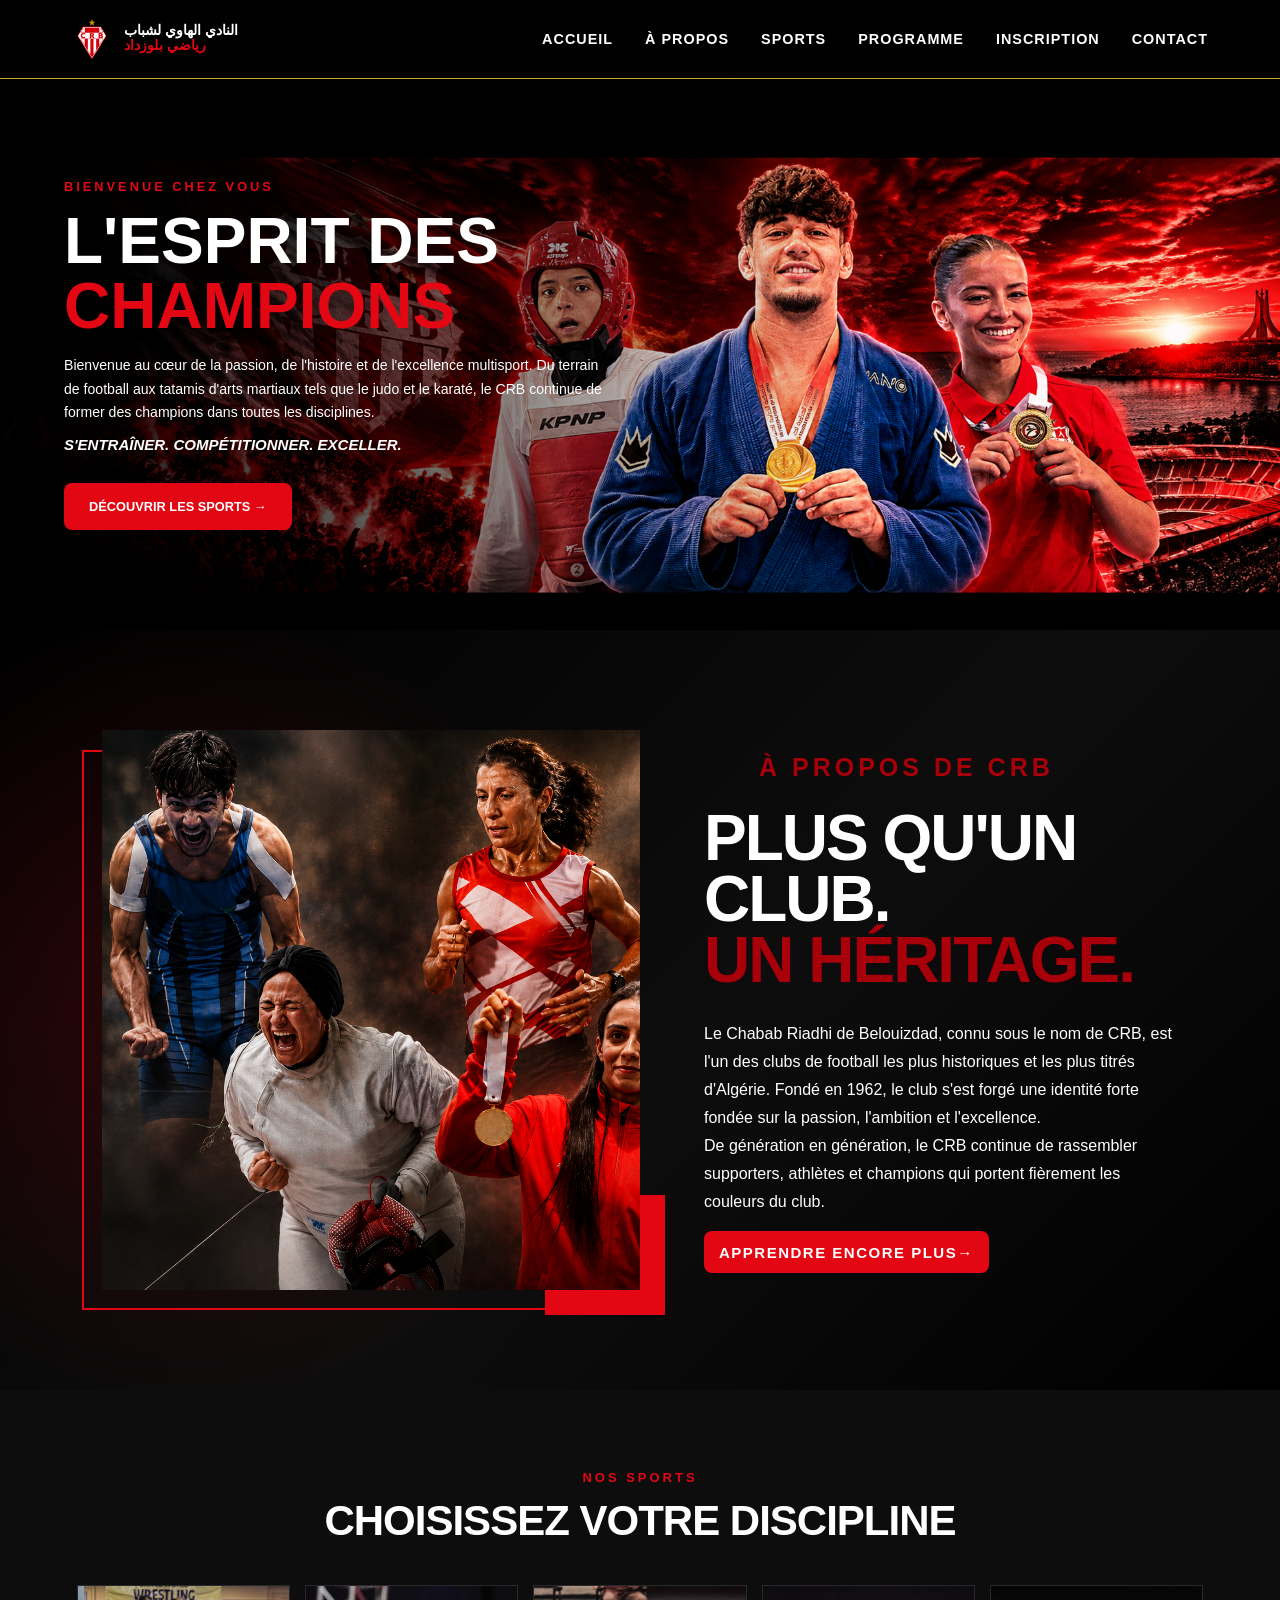
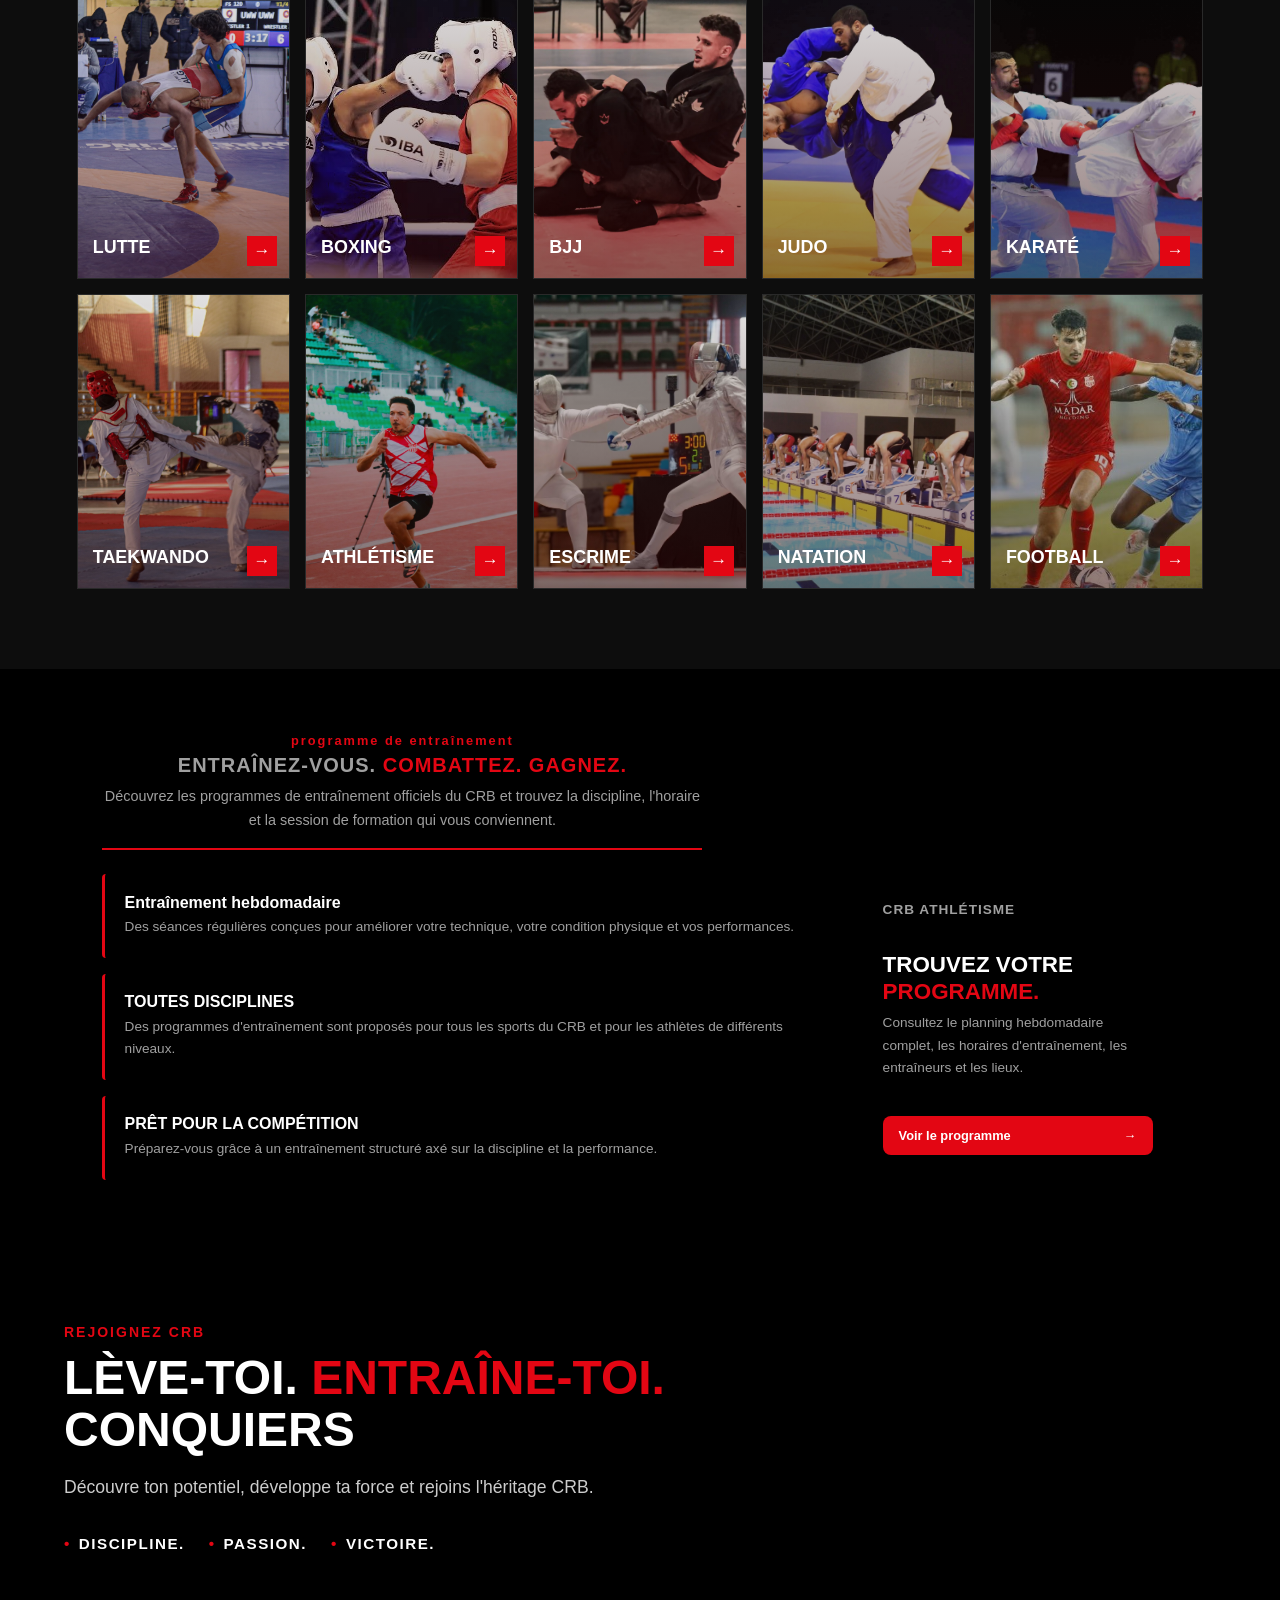
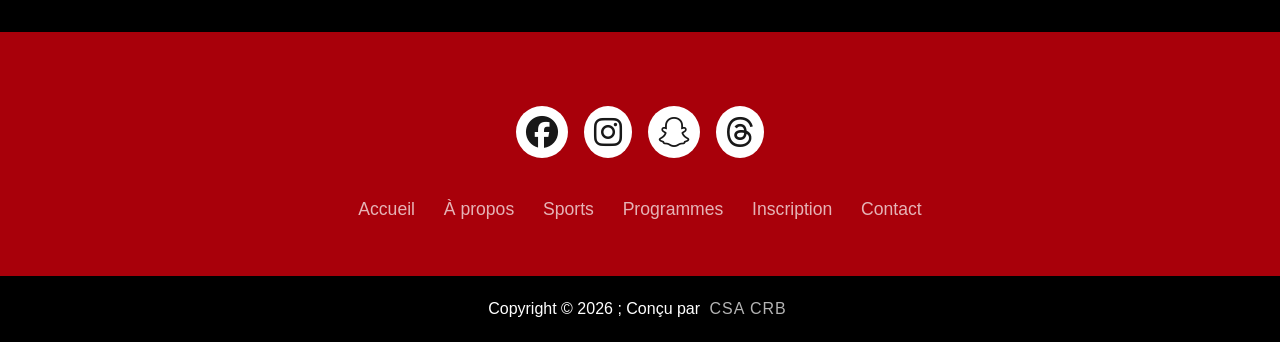
==== commit b2c7c1ad: "Refactor CSS styles for footer, learn more, login, program, and sport pages; enhance responsiveness " ====
--- a/html/index.html
+++ b/html/index.html
@@ -23,6 +23,7 @@
     <link rel="stylesheet" href="../css/Join.css">
     <link rel="stylesheet" href="../css/prgrm.css">
     <link rel="stylesheet" href="../css/learnmore.css">
+    <link rel="stylesheet" href="../css/crbresponsive.css">
 
 
 
@@ -54,8 +55,6 @@
             <li><a href="login.html">inscription</a></li>
 
             <li><a href="contact.html">Contact</a></li>
-
-            <li><a href="logregister.html">se connecter</a></li>
 
           </ul>
         </nav>
@@ -336,7 +335,6 @@
             <li><a href="index.html#program">Programmes</a></li>
             <li><a href="login.html">Inscription</a></li>
             <li><a href="contact.html">Contact</a></li>
-            <li><a href="logregister.html">se connecter</a></li>
         </ul>
     </div>
 </div>
--- a/css/style.css
+++ b/css/style.css
@@ -31,7 +31,7 @@
 /* HEADER & NAVBAR */
 header {
   background-color: rgba(0, 0, 0, 0.459);
-  border-bottom: 0.5px solid var(--crb-red);
+  border-bottom: 0.5px solid #d4af37;
   position: sticky;
   top: 0;
   z-index: 1000;
@@ -63,7 +63,6 @@
   width: auto;
 }
 
-
 .logo-text {
   display: flex;
   flex-direction: column;
@@ -74,7 +73,6 @@
 .logo-text span {
   color: var(--crb-red);
 }
-
 
 /* Nav Links */
 nav ul {
@@ -92,7 +90,7 @@
 }
 
 nav ul li a:hover {
-  color: var(--crb-red-dark)
+  color: var(--crb-red-dark);
 }
 
 /*RESET*/
@@ -287,7 +285,6 @@
 
 /* ---------- TABLET ---------- */
 @media (max-width: 992px) {
-
   /* NAVBAR */
   nav {
     max-width: 100%;
@@ -330,10 +327,8 @@
   }
 }
 
-
 /* ---------- MOBILE ---------- */
 @media (max-width: 768px) {
-
   /* HEADER */
   header {
     position: relative;
@@ -371,7 +366,6 @@
     font-size: 0.7rem;
     letter-spacing: 0.5px;
   }
-
 
   /* HERO */
   .hero {
@@ -443,10 +437,8 @@
   }
 }
 
-
 /* ---------- SMALL PHONES ---------- */
 @media (max-width: 480px) {
-
   /* NAVBAR */
   nav {
     padding: 12px 8px;
@@ -469,7 +461,6 @@
     font-size: 0.62rem;
   }
 
-
   /* HERO */
   .hero {
     height: 520px;
@@ -504,10 +495,8 @@
   }
 }
 
-
 /* ---------- VERY SMALL PHONES ---------- */
 @media (max-width: 360px) {
-
   .logo img {
     height: 30px;
   }
@@ -541,4 +530,4 @@
     font-size: 10px;
     padding: 8px 10px;
   }
-}+}
--- a/css/about.css
+++ b/css/about.css
@@ -93,7 +93,7 @@
   margin-bottom: 18px;
   padding-left: 55px;
 
-    color: var(--crb-red-dark);
+  color: var(--crb-red-dark);
 
   font-size: 25px;
   font-weight: 800;
@@ -166,7 +166,6 @@
 
 /* ---------- TABLET ---------- */
 @media (max-width: 992px) {
-
   .about {
     min-height: auto;
     padding: 80px 6%;
@@ -197,13 +196,10 @@
     font-size: 14px;
     line-height: 1.7;
   }
-
-}
-
+}
 
 /* ---------- MOBILE ---------- */
 @media (max-width: 768px) {
-
   .about {
     min-height: auto;
     padding: 70px 6%;
@@ -263,13 +259,10 @@
     padding: 10px 15px;
     font-size: 13px;
   }
-
-}
-
+}
 
 /* ---------- SMALL PHONES ---------- */
 @media (max-width: 480px) {
-
   .about {
     padding: 55px 5%;
     gap: 45px;
@@ -312,13 +305,10 @@
     font-size: 12px;
     padding: 10px 14px;
   }
-
-}
-
+}
 
 /* ---------- VERY SMALL PHONES ---------- */
 @media (max-width: 360px) {
-
   .about {
     padding: 45px 5%;
   }
@@ -338,5 +328,4 @@
   .about-text > p:not(.about-title) {
     font-size: 12px;
   }
-
-}+}
--- a/css/sport.css
+++ b/css/sport.css
@@ -155,11 +155,8 @@
 /* =========================
    SPORTS - RESPONSIVE
 ========================= */
-
-
 /* ---------- LARGE TABLET ---------- */
 @media (max-width: 1200px) {
-
   .sports {
     padding: 70px 5%;
   }
@@ -172,13 +169,10 @@
   .sport-card {
     height: 300px;
   }
-
-}
-
+}
 
 /* ---------- TABLET ---------- */
 @media (max-width: 992px) {
-
   .sports {
     padding: 65px 5%;
   }
@@ -202,13 +196,10 @@
     left: 14px;
     bottom: 18px;
   }
-
-}
-
+}
 
 /* ---------- MOBILE ---------- */
 @media (max-width: 768px) {
-
   .sports {
     padding: 55px 6%;
   }
@@ -247,13 +238,10 @@
     height: 32px;
     font-size: 17px;
   }
-
-}
-
+}
 
 /* ---------- SMALL PHONES ---------- */
 @media (max-width: 480px) {
-
   .sports {
     padding: 50px 5%;
   }
@@ -291,13 +279,10 @@
     bottom: 12px;
     font-size: 15px;
   }
-
-}
-
+}
 
 /* ---------- VERY SMALL PHONES ---------- */
 @media (max-width: 360px) {
-
   .sports {
     padding: 45px 5%;
   }
@@ -323,5 +308,4 @@
     bottom: 10px;
     font-size: 14px;
   }
-
-}
+}
--- a/css/program.css
+++ b/css/program.css
@@ -134,11 +134,8 @@
 /* =========================
    PROGRAM SECTION - RESPONSIVE
 ========================= */
-
-
 /* ---------- LARGE TABLET ---------- */
 @media (max-width: 1200px) {
-
   .program {
     padding: 4rem 6%;
   }
@@ -150,13 +147,10 @@
   .program-card {
     width: 300px;
   }
-
-}
-
+}
 
 /* ---------- TABLET ---------- */
 @media (max-width: 992px) {
-
   .program {
     padding: 3.5rem 5%;
   }
@@ -188,13 +182,10 @@
     max-width: 500px;
     margin: 0 auto;
   }
-
-}
-
+}
 
 /* ---------- MOBILE ---------- */
 @media (max-width: 768px) {
-
   .program {
     padding: 3rem 6%;
     background-position: center;
@@ -260,13 +251,10 @@
     padding: 0.7rem 0.9rem;
     font-size: 0.78rem;
   }
-
-}
-
+}
 
 /* ---------- SMALL PHONES ---------- */
 @media (max-width: 480px) {
-
   .program {
     padding: 2.5rem 5%;
   }
@@ -323,13 +311,10 @@
     padding: 0.65rem 0.8rem;
     font-size: 0.72rem;
   }
-
-}
-
+}
 
 /* ---------- VERY SMALL PHONES ---------- */
 @media (max-width: 360px) {
-
   .program {
     padding: 2.2rem 5%;
   }
@@ -357,5 +342,4 @@
   .program-card p {
     font-size: 0.73rem;
   }
-
-}+}
--- a/css/footer.css
+++ b/css/footer.css
@@ -1,255 +1,241 @@
-*{
-    padding: 0;
-    margin: 0;
-    box-sizing: border-box;
-}
-footer{
-    background-color: var(--crb-red-dark);
-}
-.footerContainer{
-    width: 100%;
-    padding: 70px 30px 20px ;
-}
-.socialIcons{
-    display: flex;
-    justify-content: center;
-}
-.socialIcons a{
-    text-decoration: none;
-    padding:  10px;
-    background-color: var(--crb-white);
-    margin: 10px;
-    border-radius: 50%;
-}
-.socialIcons a i{
-    font-size: 2em;
-    color: black;
-    opacity: 0,9;
-}
-
-.socialIcons a:hover{
-    background-color: #111;
-    transition: 0.5s;
-}
-.socialIcons a:hover i{
-    color: var(--crb-white)
-    transition 0.5s;
-}
-.footerNav{
-    margin: 30px 0;
-}
-.footerNav ul{
-    display: flex;
-    justify-content: center;
-    list-style-type: none;
-}
-.footerNav ul li a{
-    color:var(--crb-white);
-    margin: 20px;
-    text-decoration: none;
+* {
+  padding: 0;
+  margin: 0;
+  box-sizing: border-box;
+}
+footer {
+  background-color: var(--crb-red-dark);
+}
+.footerContainer {
+  width: 100%;
+  padding: 70px 30px 20px;
+}
+.socialIcons {
+  display: flex;
+  justify-content: center;
+}
+.socialIcons a {
+  text-decoration: none;
+  padding: 10px;
+  background-color: var(--crb-white);
+  margin: 10px;
+  border-radius: 50%;
+}
+.socialIcons a i {
+  font-size: 2em;
+  color: black;
+  opacity: 0, 9;
+}
+
+.socialIcons a:hover {
+  background-color: #111;
+  transition: 0.5s;
+}
+.socialIcons a:hover i {
+  color: var(--crb-white) transition 0.5s;
+}
+.footerNav {
+  margin: 30px 0;
+}
+.footerNav ul {
+  display: flex;
+  justify-content: center;
+  list-style-type: none;
+}
+.footerNav ul li a {
+  color: var(--crb-white);
+  margin: 20px;
+  text-decoration: none;
+  font-size: 1.3em;
+  opacity: 0.7;
+  transition: 0.5s;
+}
+.footerNav ul li a:hover {
+  opacity: 1;
+}
+.footerBottom {
+  background-color: #000;
+  padding: 20px;
+  text-align: center;
+}
+.footerBottom p {
+  color: white;
+}
+.designer {
+  opacity: 0.7;
+  text-transform: uppercase;
+  letter-spacing: 1px;
+  font-weight: 400;
+  margin: 0px 5px;
+}
+
+/* ================================
+   RESPONSIVE FOOTER
+================================ */
+
+@media (max-width: 992px) {
+  .footerContainer {
+    padding: 60px 25px 20px;
+  }
+
+  .socialIcons a {
+    padding: 9px;
+    margin: 8px;
+  }
+
+  .socialIcons a i {
+    font-size: 1.7em;
+  }
+
+  .footerNav {
+    margin: 25px 0;
+  }
+
+  .footerNav ul {
+    flex-wrap: wrap;
+    gap: 5px;
+  }
+
+  .footerNav ul li a {
+    font-size: 1.1em;
+    margin: 12px;
+  }
+}
+
+/* ================================
+   TABLET / MOBILE
+================================ */
+
+@media (max-width: 768px) {
+  .footerContainer {
+    padding: 50px 20px 15px;
+  }
+
+  .socialIcons {
+    flex-wrap: wrap;
+  }
+
+  .socialIcons a {
+    padding: 8px;
+    margin: 6px;
+  }
+
+  .socialIcons a i {
+    font-size: 1.5em;
+  }
+
+  .footerNav {
+    margin: 20px 0;
+  }
+
+  .footerNav ul {
+    flex-wrap: wrap;
+    gap: 5px 10px;
+  }
+
+  .footerNav ul li a {
+    font-size: 0.95em;
+    margin: 8px;
+  }
+
+  .footerBottom {
+    padding: 18px 12px;
+  }
+
+  .footerBottom p {
+    font-size: 13px;
+    line-height: 1.6;
+  }
+}
+
+/* ================================
+   MOBILE
+================================ */
+
+@media (max-width: 480px) {
+  .footerContainer {
+    padding: 40px 15px 15px;
+  }
+
+  .socialIcons {
+    gap: 5px;
+  }
+
+  .socialIcons a {
+    padding: 8px;
+    margin: 4px;
+  }
+
+  .socialIcons a i {
     font-size: 1.3em;
-    opacity: 0.7;
-    transition: 0.5s;
-
-}
-.footerNav ul li a:hover{
-    opacity: 1;
-}
-.footerBottom{
-    background-color: #000;
-    padding: 20px;
+  }
+
+  .footerNav {
+    margin: 20px 0;
+  }
+
+  .footerNav ul {
+    flex-direction: column;
+    gap: 8px;
+  }
+
+  .footerNav ul li {
     text-align: center;
-}
-.footerBottom p{
-    color: white;
-}
-.designer{
-    opacity: 0.7;
-    text-transform: uppercase;
-    letter-spacing: 1px;
-    font-weight: 400;
-    margin: 0px 5px;
-}
-
-
-/* ================================
-   RESPONSIVE FOOTER
-================================ */
-
-@media (max-width: 992px) {
-
-    .footerContainer {
-        padding: 60px 25px 20px;
-    }
-
-    .socialIcons a {
-        padding: 9px;
-        margin: 8px;
-    }
-
-    .socialIcons a i {
-        font-size: 1.7em;
-    }
-
-    .footerNav {
-        margin: 25px 0;
-    }
-
-    .footerNav ul {
-        flex-wrap: wrap;
-        gap: 5px;
-    }
-
-    .footerNav ul li a {
-        font-size: 1.1em;
-        margin: 12px;
-    }
-
-}
-
-
-/* ================================
-   TABLET / MOBILE
-================================ */
-
-@media (max-width: 768px) {
-
-    .footerContainer {
-        padding: 50px 20px 15px;
-    }
-
-    .socialIcons {
-        flex-wrap: wrap;
-    }
-
-    .socialIcons a {
-        padding: 8px;
-        margin: 6px;
-    }
-
-    .socialIcons a i {
-        font-size: 1.5em;
-    }
-
-    .footerNav {
-        margin: 20px 0;
-    }
-
-    .footerNav ul {
-        flex-wrap: wrap;
-        gap: 5px 10px;
-    }
-
-    .footerNav ul li a {
-        font-size: 0.95em;
-        margin: 8px;
-    }
-
-    .footerBottom {
-        padding: 18px 12px;
-    }
-
-    .footerBottom p {
-        font-size: 13px;
-        line-height: 1.6;
-    }
-
-}
-
-
-/* ================================
-   MOBILE
-================================ */
-
-@media (max-width: 480px) {
-
-    .footerContainer {
-        padding: 40px 15px 15px;
-    }
-
-    .socialIcons {
-        gap: 5px;
-    }
-
-    .socialIcons a {
-        padding: 8px;
-        margin: 4px;
-    }
-
-    .socialIcons a i {
-        font-size: 1.3em;
-    }
-
-    .footerNav {
-        margin: 20px 0;
-    }
-
-    .footerNav ul {
-        flex-direction: column;
-        gap: 8px;
-    }
-
-    .footerNav ul li {
-        text-align: center;
-    }
-
-    .footerNav ul li a {
-        display: block;
-        font-size: 0.9em;
-        margin: 5px;
-    }
-
-    .footerBottom {
-        padding: 15px 10px;
-    }
-
-    .footerBottom p {
-        font-size: 11px;
-        line-height: 1.7;
-    }
-
-    .designer {
-        font-size: 11px;
-        letter-spacing: 0.8px;
-        margin: 0 3px;
-    }
-
-}
-
+  }
+
+  .footerNav ul li a {
+    display: block;
+    font-size: 0.9em;
+    margin: 5px;
+  }
+
+  .footerBottom {
+    padding: 15px 10px;
+  }
+
+  .footerBottom p {
+    font-size: 11px;
+    line-height: 1.7;
+  }
+
+  .designer {
+    font-size: 11px;
+    letter-spacing: 0.8px;
+    margin: 0 3px;
+  }
+}
 
 /* ================================
    SMALL PHONES
 ================================ */
 
 @media (max-width: 360px) {
-
-    .footerContainer {
-        padding: 35px 10px 12px;
-    }
-
-    .socialIcons a {
-        padding: 7px;
-        margin: 3px;
-    }
-
-    .socialIcons a i {
-        font-size: 1.1em;
-    }
-
-    .footerNav ul li a {
-        font-size: 0.8em;
-    }
-
-    .footerBottom {
-        padding: 12px 8px;
-    }
-
-    .footerBottom p {
-        font-size: 10px;
-    }
-
-    .designer {
-        font-size: 10px;
-    }
-
-}+  .footerContainer {
+    padding: 35px 10px 12px;
+  }
+
+  .socialIcons a {
+    padding: 7px;
+    margin: 3px;
+  }
+
+  .socialIcons a i {
+    font-size: 1.1em;
+  }
+
+  .footerNav ul li a {
+    font-size: 0.8em;
+  }
+
+  .footerBottom {
+    padding: 12px 8px;
+  }
+
+  .footerBottom p {
+    font-size: 10px;
+  }
+
+  .designer {
+    font-size: 10px;
+  }
+}
--- a/css/Join.css
+++ b/css/Join.css
@@ -3,7 +3,7 @@
   background-color: #0000005b;
   color: var(--crb-white);
   padding: 80px 5%;
-  font-family: 'Arial', sans-serif;
+  font-family: "Arial", sans-serif;
   display: flex;
   align-items: center;
 }
@@ -14,7 +14,7 @@
 
 /*Tag*/
 .section-tag {
-  color:var(--crb-red);
+  color: var(--crb-red);
   font-size: 0.875rem;
   font-weight: 700;
   letter-spacing: 2px;
@@ -59,9 +59,8 @@
   position: relative;
 }
 
-
 .join-values span::before {
-  content: '•';
+  content: "•";
   color: var(--crb-red);
   margin-right: 8px;
 }
@@ -71,149 +70,138 @@
 ================================ */
 
 @media (max-width: 992px) {
-
-    .join-crb {
-        padding: 70px 6%;
-    }
-
-    .join-content {
-        max-width: 550px;
-    }
-
-    .join-crb h2 {
-        font-size: 2.5rem;
-    }
-
-    .join-crb p {
-        font-size: 1rem;
-        line-height: 1.6;
-    }
-
-    .join-values {
-        gap: 18px;
-    }
-
-    .join-values span {
-        font-size: 0.9rem;
-    }
-
-}
-
+  .join-crb {
+    padding: 70px 6%;
+  }
+
+  .join-content {
+    max-width: 550px;
+  }
+
+  .join-crb h2 {
+    font-size: 2.5rem;
+  }
+
+  .join-crb p {
+    font-size: 1rem;
+    line-height: 1.6;
+  }
+
+  .join-values {
+    gap: 18px;
+  }
+
+  .join-values span {
+    font-size: 0.9rem;
+  }
+}
 
 /* ================================
    TABLET
 ================================ */
 
 @media (max-width: 768px) {
-
-    .join-crb {
-        padding: 60px 6%;
-        display: block;
-    }
-
-    .join-content {
-        max-width: 100%;
-    }
-
-    .section-tag {
-        font-size: 0.8rem;
-        letter-spacing: 1.8px;
-        margin-bottom: 10px;
-    }
-
-    .join-crb h2 {
-        font-size: 2.2rem;
-        line-height: 1.1;
-        margin-bottom: 14px;
-    }
-
-    .join-crb p {
-        font-size: 0.95rem;
-        line-height: 1.6;
-        margin-bottom: 25px;
-    }
-
-    .join-values {
-        gap: 14px 20px;
-    }
-
-    .join-values span {
-        font-size: 0.85rem;
-    }
-
-}
-
+  .join-crb {
+    padding: 60px 6%;
+    display: block;
+  }
+
+  .join-content {
+    max-width: 100%;
+  }
+
+  .section-tag {
+    font-size: 0.8rem;
+    letter-spacing: 1.8px;
+    margin-bottom: 10px;
+  }
+
+  .join-crb h2 {
+    font-size: 2.2rem;
+    line-height: 1.1;
+    margin-bottom: 14px;
+  }
+
+  .join-crb p {
+    font-size: 0.95rem;
+    line-height: 1.6;
+    margin-bottom: 25px;
+  }
+
+  .join-values {
+    gap: 14px 20px;
+  }
+
+  .join-values span {
+    font-size: 0.85rem;
+  }
+}
 
 /* ================================
    MOBILE
 ================================ */
 
 @media (max-width: 480px) {
-
-    .join-crb {
-        padding: 50px 5%;
-    }
-
-    .section-tag {
-        font-size: 0.72rem;
-        letter-spacing: 1.5px;
-        margin-bottom: 8px;
-    }
-
-    .join-crb h2 {
-        font-size: 1.8rem;
-        line-height: 1.15;
-        margin-bottom: 12px;
-    }
-
-    .join-crb p {
-        font-size: 0.85rem;
-        line-height: 1.6;
-        margin-bottom: 22px;
-    }
-
-    .join-values {
-        flex-direction: column;
-        gap: 10px;
-    }
-
-    .join-values span {
-        font-size: 0.78rem;
-        letter-spacing: 1px;
-    }
-
-}
-
+  .join-crb {
+    padding: 50px 5%;
+  }
+
+  .section-tag {
+    font-size: 0.72rem;
+    letter-spacing: 1.5px;
+    margin-bottom: 8px;
+  }
+
+  .join-crb h2 {
+    font-size: 1.8rem;
+    line-height: 1.15;
+    margin-bottom: 12px;
+  }
+
+  .join-crb p {
+    font-size: 0.85rem;
+    line-height: 1.6;
+    margin-bottom: 22px;
+  }
+
+  .join-values {
+    flex-direction: column;
+    gap: 10px;
+  }
+
+  .join-values span {
+    font-size: 0.78rem;
+    letter-spacing: 1px;
+  }
+}
 
 /* ================================
    SMALL PHONES
 ================================ */
 
 @media (max-width: 360px) {
-
-    .join-crb {
-        padding: 40px 5%;
-    }
-
-    .section-tag {
-        font-size: 0.65rem;
-    }
-
-    .join-crb h2 {
-        font-size: 1.55rem;
-    }
-
-    .join-crb p {
-        font-size: 0.78rem;
-        line-height: 1.5;
-    }
-
-    .join-values {
-        gap: 8px;
-    }
-
-    .join-values span {
-        font-size: 0.72rem;
-    }
-
-}
+  .join-crb {
+    padding: 40px 5%;
+  }
+
+  .section-tag {
+    font-size: 0.65rem;
+  }
+
+  .join-crb h2 {
+    font-size: 1.55rem;
+  }
+
+  .join-crb p {
+    font-size: 0.78rem;
+    line-height: 1.5;
+  }
+
+  .join-values {
+    gap: 8px;
+  }
+
+  .join-values span {
+    font-size: 0.72rem;
+  }
+}
--- a/css/prgrm.css
+++ b/css/prgrm.css
@@ -1,7 +1,7 @@
 /* HEADER & NAVBAR */
 header {
   background-color: rgba(0, 0, 0, 0.459);
-  border-bottom: 0.5px solid var(--crb-red);
+  border-bottom: 0.5px solid #d4af37;
   position: sticky;
   top: 0;
   z-index: 1000;
@@ -33,7 +33,6 @@
   width: auto;
 }
 
-
 .logo-text {
   display: flex;
   flex-direction: column;
@@ -44,7 +43,6 @@
 .logo-text span {
   color: var(--crb-red);
 }
-
 
 /* Nav Links */
 nav ul {
@@ -62,10 +60,8 @@
 }
 
 nav ul li a:hover {
-  color: var(--crb-red-dark)
-}
-
-
+  color: var(--crb-red-dark);
+}
 
 .program-section {
   background-color: #161616;
@@ -134,7 +130,8 @@
   color: var(--crb-white);
 }
 
-th, td {
+th,
+td {
   padding: 0.75rem 0.5rem;
   border: 1px solid #333333;
   vertical-align: middle;
@@ -190,7 +187,8 @@
 }
 
 /* SPECIAL TABLES & CONTACT SECTION */
-.football-table, .athletics-table {
+.football-table,
+.athletics-table {
   max-width: 800px;
   margin: 1rem auto;
 }
@@ -219,11 +217,8 @@
 /* ========================================
    PROGRAM SCHEDULE - RESPONSIVE
 ======================================== */
-
-
 /* ---------- TABLET ---------- */
 @media (max-width: 992px) {
-
   /* NAVBAR */
   nav {
     padding: 1rem 1.5rem;
@@ -269,16 +264,13 @@
   th {
     font-size: 0.78rem;
   }
-
-}
-
+}
 
 /* ========================================
    MOBILE
 ======================================== */
 
 @media (max-width: 768px) {
-
   /* ---------- HEADER ---------- */
 
   header {
@@ -320,7 +312,6 @@
     letter-spacing: 0.5px;
   }
 
-
   /* ---------- PROGRAM SECTION ---------- */
 
   .program-section {
@@ -330,7 +321,6 @@
     border-radius: 7px;
   }
 
-
   /* ---------- PROGRAM HEADER ---------- */
 
   .program-header {
@@ -356,7 +346,6 @@
   .program-header h4 {
     font-size: 0.85rem;
   }
-
 
   /* ---------- TABLE ---------- */
 
@@ -392,7 +381,6 @@
     padding-left: 0.7rem;
   }
 
-
   /* ---------- CATEGORY CELLS ---------- */
 
   td.red,
@@ -400,7 +388,6 @@
   td.green {
     font-size: 0.7rem;
   }
-
 
   /* ---------- SPECIAL TABLES ---------- */
 
@@ -411,7 +398,6 @@
     margin: 1rem auto;
   }
 
-
   /* ---------- CONTACT ---------- */
 
   .contact {
@@ -426,16 +412,13 @@
   .contact strong {
     font-size: 1rem;
   }
-
-}
-
+}
 
 /* ========================================
    SMALL PHONES
 ======================================== */
 
 @media (max-width: 480px) {
-
   /* NAVBAR */
 
   nav {
@@ -458,7 +441,6 @@
   nav ul li a {
     font-size: 0.6rem;
   }
-
 
   /* PROGRAM */
 
@@ -468,7 +450,6 @@
     margin: 20px auto;
   }
 
-
   /* HEADER */
 
   .program-header h1 {
@@ -486,7 +467,6 @@
   .program-header h4 {
     font-size: 0.75rem;
   }
-
 
   /* TABLE */
 
@@ -514,7 +494,6 @@
     font-size: 0.62rem;
   }
 
-
   /* CONTACT */
 
   .contact {
@@ -528,16 +507,13 @@
   .contact strong {
     font-size: 0.9rem;
   }
-
-}
-
+}
 
 /* ========================================
    VERY SMALL PHONES
 ======================================== */
 
 @media (max-width: 360px) {
-
   .program-section {
     width: 97%;
     padding: 0.7rem;
@@ -589,5 +565,4 @@
   .contact strong {
     font-size: 0.82rem;
   }
-
-}+}
--- a/css/learnmore.css
+++ b/css/learnmore.css
@@ -63,8 +63,6 @@
   color: var(--crb-red-dark);
 }
 
-
-
 /* ==============================
    HERO SECTION
 ================================= */
@@ -113,7 +111,6 @@
   color: var(--crb-gray);
   line-height: 1.8;
 }
-
 
 /* ==============================
    ABOUT SECTION
@@ -129,7 +126,7 @@
   align-items: center;
 }
 
-.about-image2{
+.about-image2 {
   height: 480px;
   overflow: hidden;
 }
@@ -142,7 +139,6 @@
   transition: transform 0.5s ease;
 }
 
-
 .about-content h2 {
   font-size: clamp(2.5rem, 5vw, 4rem);
   line-height: 1.1;
@@ -158,7 +154,6 @@
   line-height: 1.8;
   margin-bottom: 18px;
 }
-
 
 /* ==============================
    MAIN BUTTON
@@ -180,7 +175,6 @@
   transform: translateY(-2px);
 }
 
-
 /* ==============================
    VALUES SECTION
 ================================= */
@@ -248,7 +242,6 @@
   line-height: 1.7;
 }
 
-
 /* ==============================
    SPORTS BANNER
 ================================= */
@@ -281,7 +274,6 @@
   max-width: 600px;
   line-height: 1.7;
 }
-
 
 /* ==============================
    ATHLETES SECTION
@@ -323,10 +315,7 @@
   right: 0;
   bottom: 0;
   padding: 35px 25px 25px;
-  background: linear-gradient(
-    transparent,
-    rgba(0, 0, 0, 0.95)
-  );
+  background: linear-gradient(transparent, rgba(0, 0, 0, 0.95));
 }
 
 .athlete-info span {
@@ -340,7 +329,6 @@
   font-size: 1.5rem;
   margin-top: 7px;
 }
-
 
 /* ==============================
    CALL TO ACTION
@@ -365,11 +353,9 @@
   color: var(--crb-red);
 }
 
-
 /* ==============================
    RESPONSIVE 
 ================================= */
-
 @media (max-width: 1000px) {
   .about-section {
     grid-template-columns: 1fr;
@@ -458,4 +444,4 @@
     width: 100%;
     text-align: center;
   }
-}+}
--- a/css/crbresponsive.css
+++ b/css/crbresponsive.css
@@ -0,0 +1,1341 @@
+/*
+ * CRB RESPONSIVE ENHANCEMENTS
+ * Ajoutez ce fichier APRÈS les feuilles CSS existantes.
+ * Objectif : corriger le responsive et quelques erreurs CSS sans remplacer
+ * la palette, les images, les textes ou l'identité visuelle existante.
+ */
+
+/* =========================================================
+   1. BASE RESPONSIVE / PREVENT OVERFLOW
+   ========================================================= */
+
+:root {
+  --crb-red: #e30613;
+  --crb-red-dark: #a8000a;
+  --crb-black: #000000;
+  --crb-dark-bg: #0d0d0d;
+  --crb-white: #ffffff;
+  --crb-gray: #a0a0a0;
+  --crb-font-main: "Segoe UI", Tahoma, Geneva, Verdana, sans-serif;
+}
+
+*,
+*::before,
+*::after {
+  box-sizing: border-box;
+}
+
+html {
+  width: 100%;
+  max-width: 100%;
+  -webkit-text-size-adjust: 100%;
+  text-size-adjust: 100%;
+  scroll-behavior: smooth;
+}
+
+body {
+  width: 100%;
+  max-width: 100%;
+  min-width: 0;
+  overflow-x: clip;
+}
+
+img,
+video,
+svg,
+canvas {
+  max-width: 100%;
+}
+
+img {
+  height: auto;
+}
+
+iframe {
+  max-width: 100%;
+}
+
+button,
+input,
+select,
+textarea {
+  max-width: 100%;
+  font: inherit;
+}
+
+button,
+a,
+input,
+select,
+textarea {
+  -webkit-tap-highlight-color: transparent;
+}
+
+a,
+button {
+  touch-action: manipulation;
+}
+
+p,
+h1,
+h2,
+h3,
+h4,
+h5,
+h6,
+li,
+td,
+th {
+  overflow-wrap: anywhere;
+}
+
+:focus-visible {
+  outline: 2px solid var(--crb-red, #e30613);
+  outline-offset: 3px;
+}
+
+/* Keep the current theme; do not force colors on page-specific sections. */
+body {
+  font-family: var(--font-main, var(--crb-font-main));
+}
+
+/* =========================================================
+   2. HEADER / NAVIGATION
+   ========================================================= */
+
+header {
+  width: 100%;
+  max-width: 100%;
+}
+
+nav {
+  width: 100%;
+  min-width: 0;
+  gap: clamp(0.75rem, 2vw, 2rem);
+}
+
+.logo {
+  min-width: 0;
+  flex-shrink: 0;
+}
+
+.logo img {
+  display: block;
+  max-width: 100%;
+  object-fit: contain;
+}
+
+.logo-text {
+  min-width: 0;
+  overflow-wrap: normal;
+}
+
+nav ul {
+  min-width: 0;
+  align-items: center;
+}
+
+nav ul li {
+  min-width: 0;
+}
+
+nav ul li a {
+  display: inline-block;
+  text-decoration: none;
+  text-underline-offset: 0.25em;
+}
+
+@media (max-width: 1100px) {
+  nav {
+    padding-left: clamp(1rem, 3vw, 2rem);
+    padding-right: clamp(1rem, 3vw, 2rem);
+  }
+
+  nav ul {
+    gap: clamp(0.65rem, 1.5vw, 1.5rem);
+  }
+
+  nav ul li a {
+    letter-spacing: 0.04em;
+  }
+}
+
+@media (max-width: 768px) {
+  nav {
+    flex-direction: column;
+    justify-content: center;
+    gap: 0.85rem;
+    padding: 0.9rem 1rem;
+  }
+
+  .logo {
+    max-width: 100%;
+  }
+
+  nav ul {
+    width: 100%;
+    flex-wrap: wrap;
+    justify-content: center;
+    gap: 0.5rem 1rem;
+    padding: 0;
+    margin: 0;
+  }
+
+  nav ul li a {
+    padding: 0.35rem 0.1rem;
+    font-size: clamp(0.68rem, 2.2vw, 0.85rem);
+    white-space: normal;
+    text-align: center;
+  }
+}
+
+@media (max-width: 380px) {
+  nav {
+    padding-left: 0.65rem;
+    padding-right: 0.65rem;
+  }
+
+  .logo {
+    gap: 0.5rem;
+  }
+
+  .logo img {
+    max-height: 32px;
+    width: auto;
+  }
+
+  .logo-text {
+    font-size: 0.65rem;
+  }
+
+  nav ul {
+    gap: 0.35rem 0.65rem;
+  }
+
+  nav ul li a {
+    font-size: 0.62rem;
+  }
+}
+
+/* =========================================================
+   3. HOME HERO
+   ========================================================= */
+
+.hero {
+  width: 100%;
+  min-height: 360px;
+  height: clamp(390px, 43vw, 620px);
+  isolation: isolate;
+}
+
+.hero-image {
+  overflow: hidden;
+}
+
+.hero-image img {
+  width: 100%;
+  height: 100%;
+  object-fit: cover;
+  object-position: center;
+}
+
+.hero-image::after {
+  pointer-events: none;
+}
+
+.hero-text {
+  width: min(58%, 720px);
+  min-width: 0;
+  padding-left: clamp(1.25rem, 5vw, 4rem);
+  padding-right: clamp(1rem, 3vw, 2rem);
+}
+
+.hero h1 {
+  font-size: clamp(2rem, 5vw, 4rem);
+  line-height: 1.02;
+  overflow-wrap: normal;
+}
+
+.description {
+  width: 100%;
+  max-width: 34rem;
+  font-size: clamp(0.8rem, 1.1vw, 1rem);
+  line-height: 1.65;
+}
+
+.buttons {
+  flex-wrap: wrap;
+  align-items: center;
+}
+
+.main-btn {
+  min-height: 42px;
+  max-width: 100%;
+  text-align: center;
+  line-height: 1.35;
+}
+
+@media (max-width: 768px) {
+  .hero {
+    height: clamp(430px, 82svh, 560px);
+    min-height: 430px;
+  }
+
+  .hero-image img {
+    object-position: center;
+  }
+
+  .hero-image::after {
+    width: 100%;
+    background: linear-gradient(
+      90deg,
+      rgba(0, 0, 0, 0.88),
+      rgba(0, 0, 0, 0.62) 58%,
+      rgba(0, 0, 0, 0.28)
+    );
+  }
+
+  .hero-text {
+    width: 100%;
+    padding: 2rem clamp(1.1rem, 5vw, 2rem);
+  }
+
+  .hero h1 {
+    max-width: 13ch;
+    font-size: clamp(2.15rem, 8vw, 3.25rem);
+  }
+
+  .description {
+    max-width: 32rem;
+    font-size: 0.85rem;
+  }
+
+  .buttons {
+    gap: 0.6rem;
+  }
+
+  .main-btn {
+    padding: 0.7rem 0.9rem;
+    font-size: 0.8rem;
+  }
+}
+
+@media (max-width: 380px) {
+  .hero {
+    min-height: 410px;
+    height: 480px;
+  }
+
+  .hero h1 {
+    font-size: clamp(1.8rem, 9vw, 2.2rem);
+  }
+
+  .buttons {
+    align-items: stretch;
+  }
+
+  .buttons .main-btn {
+    flex: 1 1 auto;
+  }
+}
+
+/* =========================================================
+   4. ABOUT SPLIT SECTION (.about)
+   ========================================================= */
+
+.about {
+  min-width: 0;
+  gap: clamp(2rem, 5vw, 5rem);
+}
+
+.about-image,
+.about-text {
+  min-width: 0;
+}
+
+.about-image {
+  width: min(50%, 650px);
+}
+
+.about-image img {
+  object-fit: cover;
+}
+
+.about-text {
+  width: min(45%, 600px);
+}
+
+.about-text h2 {
+  font-size: clamp(2rem, 5vw, 4.5rem);
+  overflow-wrap: normal;
+}
+
+.about-text > p {
+  max-width: 100%;
+  line-height: 1.75;
+}
+
+.about-btn {
+  min-height: 42px;
+  text-align: center;
+}
+
+@media (max-width: 900px) {
+  .about {
+    min-height: 0;
+    padding: clamp(3.5rem, 8vw, 5rem) 6%;
+    gap: 2.5rem;
+  }
+
+  .about-image {
+    width: 46%;
+    height: clamp(300px, 48vw, 440px);
+  }
+
+  .about-text {
+    width: 54%;
+  }
+
+  .about-title {
+    max-width: 100%;
+    font-size: clamp(0.8rem, 2vw, 1.15rem);
+    letter-spacing: clamp(0.05em, 0.4vw, 0.18em);
+    padding-left: clamp(1rem, 3vw, 2.5rem);
+  }
+}
+
+@media (max-width: 680px) {
+  .about {
+    flex-direction: column;
+    align-items: stretch;
+    padding: 3.5rem 6%;
+    gap: 2.5rem;
+  }
+
+  .about-image {
+    width: calc(100% - 0.5rem);
+    max-width: 600px;
+    height: clamp(240px, 70vw, 390px);
+    margin-right: 0.5rem;
+  }
+
+  .about-image::before {
+    transform: translate(-0.5rem, 0.5rem);
+  }
+
+  .about-image::after {
+    width: clamp(45px, 13vw, 75px);
+    height: clamp(45px, 13vw, 75px);
+    right: -0.5rem;
+    bottom: -0.5rem;
+  }
+
+  .about-text {
+    width: 100%;
+    max-width: 600px;
+  }
+
+  .about-text h2 {
+    font-size: clamp(2rem, 9vw, 3.2rem);
+    line-height: 1;
+  }
+
+  .about-text > p {
+    font-size: clamp(0.82rem, 2.5vw, 1rem);
+  }
+}
+
+/* =========================================================
+   5. ABOUT PAGE (.about-hero / .about-section)
+   ========================================================= */
+
+.about-hero,
+.about-section,
+.values-section,
+.athletes-section,
+.about-cta,
+.sports-banner {
+  min-width: 0;
+}
+
+.about-hero {
+  min-height: clamp(300px, 35vw, 430px);
+}
+
+.hero-content {
+  min-width: 0;
+  width: 100%;
+}
+
+.about-hero h1 {
+  font-size: clamp(2.2rem, 6vw, 5rem);
+  overflow-wrap: normal;
+}
+
+.about-section {
+  width: 100%;
+  max-width: 1260px;
+  grid-template-columns: minmax(0, 1fr) minmax(0, 1fr);
+  padding-left: clamp(1.25rem, 4vw, 2rem);
+  padding-right: clamp(1.25rem, 4vw, 2rem);
+  gap: clamp(2rem, 5vw, 4.5rem);
+}
+
+.about-image2 {
+  min-width: 0;
+  height: clamp(260px, 38vw, 480px);
+}
+
+.about-image2 img {
+  width: 100%;
+  height: 100%;
+  object-fit: cover;
+}
+
+.about-content {
+  min-width: 0;
+}
+
+.about-content h2,
+.section-header h2,
+.about-cta h2 {
+  font-size: clamp(2rem, 5vw, 4rem);
+  overflow-wrap: normal;
+}
+
+.values-grid {
+  grid-template-columns: repeat(4, minmax(0, 1fr));
+}
+
+.value-card {
+  min-width: 0;
+}
+
+.sports-banner {
+  flex-wrap: wrap;
+}
+
+.athletes-grid {
+  grid-template-columns: repeat(3, minmax(0, 1fr));
+}
+
+.athlete-card {
+  min-width: 0;
+}
+
+.about-cta {
+  flex-wrap: wrap;
+}
+
+@media (max-width: 1000px) {
+  .about-section {
+    grid-template-columns: minmax(0, 1fr);
+    gap: 2.25rem;
+  }
+
+  .about-image2 {
+    height: clamp(280px, 55vw, 430px);
+  }
+
+  .values-grid {
+    grid-template-columns: repeat(2, minmax(0, 1fr));
+  }
+
+  .athletes-grid {
+    grid-template-columns: repeat(2, minmax(0, 1fr));
+  }
+
+  .sports-banner {
+    align-items: flex-start;
+    flex-direction: column;
+  }
+}
+
+@media (max-width: 600px) {
+  .about-hero {
+    min-height: 300px;
+    padding: 3.5rem 6%;
+  }
+
+  .about-hero h1 {
+    font-size: clamp(2rem, 9vw, 2.8rem);
+  }
+
+  .about-section,
+  .values-section,
+  .athletes-section {
+    padding-top: 3.5rem;
+    padding-bottom: 3.5rem;
+  }
+
+  .about-image2 {
+    height: clamp(220px, 68vw, 340px);
+  }
+
+  .values-grid,
+  .athletes-grid {
+    grid-template-columns: minmax(0, 1fr);
+  }
+
+  .value-card {
+    min-height: 0;
+  }
+
+  .value-number {
+    margin-bottom: 2rem;
+  }
+
+  .athlete-card {
+    height: clamp(300px, 95vw, 430px);
+  }
+
+  .sports-banner {
+    padding: 3.5rem 6%;
+    gap: 1.5rem;
+  }
+
+  .about-cta {
+    padding: 3.5rem 6%;
+    flex-direction: column;
+    align-items: stretch;
+  }
+
+  .about-cta .main-btn,
+  .about-cta .outline-btn {
+    width: 100%;
+    text-align: center;
+  }
+}
+
+/* =========================================================
+   6. SPORTS CARDS
+   ========================================================= */
+
+.sports {
+  padding-left: clamp(1rem, 6vw, 5rem);
+  padding-right: clamp(1rem, 6vw, 5rem);
+}
+
+.sport-container {
+  grid-template-columns: repeat(5, minmax(0, 1fr));
+}
+
+.sport-card {
+  min-width: 0;
+  height: clamp(220px, 23vw, 320px);
+}
+
+.sport-card img {
+  width: 100%;
+  height: 100%;
+  object-fit: cover;
+}
+
+.sport-card h3 {
+  max-width: calc(100% - 3.5rem);
+  font-size: clamp(0.85rem, 1.4vw, 1.2rem);
+  overflow-wrap: normal;
+}
+
+.sport-card a {
+  text-decoration: none;
+}
+
+@media (max-width: 1200px) {
+  .sport-container {
+    grid-template-columns: repeat(3, minmax(0, 1fr));
+  }
+}
+
+@media (max-width: 900px) {
+  .sport-container {
+    grid-template-columns: repeat(2, minmax(0, 1fr));
+  }
+
+  .sports > h2 {
+    font-size: clamp(1.8rem, 5vw, 2.5rem);
+  }
+
+  .sport-card {
+    height: clamp(230px, 38vw, 320px);
+  }
+}
+
+@media (max-width: 560px) {
+  .sport-container {
+    grid-template-columns: minmax(0, 1fr);
+    max-width: 460px;
+  }
+
+  .sport-card {
+    height: clamp(230px, 72vw, 320px);
+  }
+
+  .sports > h2 {
+    font-size: clamp(1.6rem, 7vw, 2rem);
+    line-height: 1.15;
+  }
+}
+
+/* =========================================================
+   7. PROGRAM OVERVIEW (.program)
+   ========================================================= */
+
+.program {
+  width: 100%;
+  min-width: 0;
+  background-position: center;
+  background-size: cover;
+}
+
+.program-content {
+  min-width: 0;
+}
+
+.program-info {
+  min-width: 0;
+}
+
+.program-item,
+.program-card {
+  min-width: 0;
+}
+
+.program-card {
+  width: min(320px, 100%);
+}
+
+.program-item p,
+.program-card p,
+.program-intro {
+  line-height: 1.65;
+  overflow-wrap: anywhere;
+}
+
+.program-btn {
+  gap: 0.75rem;
+  text-decoration: none;
+}
+
+@media (max-width: 992px) {
+  .program-content {
+    flex-direction: column;
+  }
+
+  .program-card {
+    width: 100%;
+    max-width: 560px;
+    margin-inline: auto;
+  }
+}
+
+@media (max-width: 480px) {
+  .program {
+    padding-left: 5%;
+    padding-right: 5%;
+  }
+
+  .program-header h2 {
+    font-size: clamp(1.4rem, 7vw, 1.9rem);
+    overflow-wrap: normal;
+  }
+
+  .program-item,
+  .program-card {
+    padding: 1rem;
+  }
+}
+
+/* =========================================================
+   8. PROGRAM SCHEDULE TABLES
+   ========================================================= */
+
+.program-section {
+  width: min(100% - 2rem, 1200px);
+  min-width: 0;
+  margin-left: auto;
+  margin-right: auto;
+}
+
+.program-section table {
+  width: 100%;
+  max-width: 100%;
+  border-collapse: collapse;
+}
+
+.program-section th,
+.program-section td {
+  overflow-wrap: anywhere;
+}
+
+.program-section .football-table,
+.program-section .athletics-table {
+  max-width: 100%;
+}
+
+/* Tables can scroll on narrow screens without stretching the whole page. */
+@media (max-width: 767px) {
+  .program-section {
+    width: calc(100% - 1rem);
+    padding: clamp(0.65rem, 3vw, 1rem);
+  }
+
+  .program-section table {
+    display: block;
+    width: 100%;
+    max-width: 100%;
+    overflow-x: auto;
+    overscroll-behavior-x: contain;
+    -webkit-overflow-scrolling: touch;
+  }
+
+  .program-section table thead,
+  .program-section table tbody {
+    width: auto;
+  }
+
+  .program-section th,
+  .program-section td {
+    min-width: 5rem;
+    white-space: normal;
+  }
+
+  .program-header h1 {
+    font-size: clamp(1rem, 4vw, 1.35rem);
+    line-height: 1.4;
+  }
+
+  .program-header h2 {
+    font-size: clamp(0.9rem, 3.7vw, 1.15rem);
+  }
+
+  .program-header h3 {
+    font-size: clamp(0.75rem, 3vw, 0.95rem);
+  }
+
+  .program-header h4 {
+    font-size: clamp(0.72rem, 2.8vw, 0.9rem);
+  }
+}
+
+/* =========================================================
+   9. JOIN CRB SECTION
+   ========================================================= */
+
+.join-crb {
+  width: 100%;
+  min-width: 0;
+}
+
+.join-content {
+  width: 100%;
+  max-width: 700px;
+}
+
+.join-crb h2 {
+  font-size: clamp(1.8rem, 4.5vw, 3rem);
+  overflow-wrap: normal;
+}
+
+.join-crb p {
+  line-height: 1.7;
+}
+
+.join-values {
+  align-items: flex-start;
+}
+
+.join-values span {
+  overflow-wrap: anywhere;
+}
+
+@media (max-width: 520px) {
+  .join-crb {
+    padding: 3rem 5%;
+  }
+
+  .join-values {
+    flex-direction: column;
+    gap: 0.75rem;
+  }
+
+  .join-crb h2 {
+    font-size: clamp(1.6rem, 8vw, 2.2rem);
+  }
+}
+
+/* =========================================================
+   10. CONTACT PAGE
+   ========================================================= */
+
+.contact-hero {
+  isolation: isolate;
+  min-height: 360px;
+  height: clamp(360px, 43vw, 520px);
+}
+
+.contact-hero .hero-image {
+  overflow: hidden;
+}
+
+.contact-hero .hero-image img {
+  width: 100%;
+  height: 100%;
+  object-fit: cover;
+}
+
+.contact-hero-content {
+  position: relative;
+  z-index: 3;
+  min-width: 0;
+}
+
+.contact-hero-content h1 {
+  max-width: 100%;
+  font-size: clamp(2rem, 5.2vw, 3.25rem);
+}
+
+.contact-hero-content > p:not(.small-title) {
+  max-width: 34rem;
+  line-height: 1.65;
+}
+
+.contact-section,
+.map-section {
+  width: 100%;
+  max-width: 1240px;
+  min-width: 0;
+  padding-left: clamp(1rem, 3vw, 1.5rem);
+  padding-right: clamp(1rem, 3vw, 1.5rem);
+}
+
+.contact-grid {
+  grid-template-columns: minmax(0, 0.95fr) minmax(0, 1.05fr);
+  gap: clamp(1.5rem, 4vw, 2.5rem);
+}
+
+.contact-info,
+.contact-form {
+  min-width: 0;
+}
+
+.info-card {
+  min-width: 0;
+  gap: clamp(0.75rem, 2vw, 1.25rem);
+}
+
+.info-card > div {
+  min-width: 0;
+}
+
+.contact-form {
+  padding: clamp(1.25rem, 4vw, 2.5rem);
+}
+
+.input-row {
+  grid-template-columns: repeat(2, minmax(0, 1fr));
+}
+
+.contact-form input,
+.contact-form select,
+.contact-form textarea {
+  min-width: 0;
+  min-height: 44px;
+}
+
+.contact-form textarea {
+  resize: vertical;
+}
+
+.map {
+  width: 100%;
+  height: clamp(250px, 42vw, 400px);
+}
+
+.map iframe {
+  display: block;
+}
+
+@media (max-width: 900px) {
+  .contact-grid {
+    grid-template-columns: minmax(0, 1fr);
+  }
+
+  .contact-info h2 {
+    font-size: clamp(1.6rem, 5vw, 2rem);
+  }
+}
+
+@media (max-width: 600px) {
+  .contact-hero {
+    height: auto;
+    min-height: 360px;
+  }
+
+  .contact-hero-content {
+    padding: 3.5rem 1.25rem;
+  }
+
+  .contact-hero-content h1 {
+    width: 100%;
+    font-size: clamp(1.8rem, 8vw, 2.4rem);
+  }
+
+  .contact-hero-content > p:not(.small-title) {
+    width: 100%;
+    font-size: 0.85rem;
+  }
+
+  .contact-hero .hero-image::after {
+    width: 100%;
+    background: linear-gradient(
+      90deg,
+      rgba(0, 0, 0, 0.9),
+      rgba(0, 0, 0, 0.58),
+      rgba(0, 0, 0, 0.3)
+    );
+  }
+
+  .input-row {
+    grid-template-columns: minmax(0, 1fr);
+  }
+
+  .contact-form {
+    padding: 1.15rem;
+    border-radius: 12px;
+  }
+
+  .contact-form h2 {
+    font-size: clamp(1.35rem, 6vw, 1.75rem);
+  }
+
+  .info-card {
+    padding: 1rem;
+    align-items: flex-start;
+  }
+
+  .info-number {
+    width: 38px;
+    height: 38px;
+    font-size: 1rem;
+  }
+
+  .map {
+    height: 260px;
+  }
+}
+
+/* =========================================================
+   11. REGISTRATION / INSCRIPTION PAGE
+   ========================================================= */
+
+.inscription-hero {
+  min-height: 340px;
+  height: clamp(360px, 42vw, 480px);
+  isolation: isolate;
+}
+
+.inscription-hero .hero-image {
+  overflow: hidden;
+}
+
+.inscription-hero .hero-image img {
+  width: 100%;
+  height: 100%;
+  object-fit: cover;
+}
+
+.inscription-hero .hero-content {
+  position: relative;
+  z-index: 3;
+}
+
+.inscription-hero .hero-content h1 {
+  max-width: 100%;
+  font-size: clamp(2rem, 5.2vw, 3.25rem);
+}
+
+.registration {
+  width: 100%;
+  max-width: 1240px;
+  min-width: 0;
+  padding-left: clamp(1rem, 3vw, 1.5rem);
+  padding-right: clamp(1rem, 3vw, 1.5rem);
+}
+
+.registration-grid {
+  grid-template-columns: minmax(0, 1.1fr) minmax(0, 0.9fr);
+  gap: clamp(1.25rem, 3vw, 2.5rem);
+}
+
+.registration-grid > *,
+.left-col,
+.right-col {
+  min-width: 0;
+}
+
+.fiche-actions {
+  flex-wrap: wrap;
+}
+
+.download-btn,
+.print-btn {
+  min-width: 0;
+  min-height: 44px;
+}
+
+.documents li {
+  overflow-wrap: anywhere;
+}
+
+.info-box {
+  min-width: 0;
+}
+
+@media (max-width: 900px) {
+  .registration-grid {
+    grid-template-columns: minmax(0, 1fr);
+  }
+
+  .registration {
+    padding-top: 2.5rem;
+    padding-bottom: 3.5rem;
+  }
+}
+
+@media (max-width: 600px) {
+  .inscription-hero {
+    height: auto;
+    min-height: 360px;
+  }
+
+  .inscription-hero .hero-content {
+    padding: 3.5rem 1.25rem;
+  }
+
+  .inscription-hero .hero-content h1 {
+    width: 100%;
+    font-size: clamp(1.8rem, 8vw, 2.4rem);
+  }
+
+  .inscription-hero .hero-content .description {
+    width: 100%;
+    font-size: 0.85rem;
+  }
+
+  .fiche-actions {
+    flex-direction: column;
+  }
+
+  .download-btn,
+  .print-btn {
+    width: 100%;
+  }
+
+  .documents {
+    padding: 1.1rem;
+  }
+
+  .documents li {
+    padding: 0.8rem 0.8rem 0.8rem 2.3rem;
+  }
+
+  .documents li::before {
+    left: 0.8rem;
+  }
+
+  .info-box {
+    align-items: flex-start;
+    padding: 1rem;
+  }
+
+  .info-box strong {
+    font-size: 1.25rem;
+  }
+}
+
+/* =========================================================
+   12. FOOTER
+   ========================================================= */
+
+footer {
+  width: 100%;
+  min-width: 0;
+}
+
+.footerContainer {
+  width: 100%;
+  padding-left: clamp(1rem, 3vw, 1.875rem);
+  padding-right: clamp(1rem, 3vw, 1.875rem);
+}
+
+.socialIcons {
+  display: flex;
+  justify-content: center;
+  align-items: center;
+  flex-wrap: wrap;
+  gap: 0.5rem;
+}
+
+.socialIcons a {
+  display: inline-flex;
+  align-items: center;
+  justify-content: center;
+  min-width: 42px;
+  min-height: 42px;
+  margin: 0.25rem;
+  transition:
+    background-color 0.3s ease,
+    color 0.3s ease;
+}
+
+.socialIcons a i {
+  opacity: 0.9;
+}
+
+.socialIcons a:hover i {
+  color: var(--crb-white);
+  transition: color 0.3s ease;
+}
+
+.footerNav ul {
+  display: flex;
+  flex-wrap: wrap;
+  justify-content: center;
+  align-items: center;
+  gap: 0.35rem 1rem;
+  padding: 0;
+}
+
+.footerNav ul li {
+  min-width: 0;
+}
+
+.footerNav ul li a {
+  display: inline-block;
+  margin: 0.4rem;
+  font-size: clamp(0.8rem, 1.5vw, 1.1rem);
+  text-align: center;
+}
+
+.footerBottom {
+  padding-left: 1rem;
+  padding-right: 1rem;
+}
+
+.footerBottom p {
+  line-height: 1.65;
+  overflow-wrap: anywhere;
+}
+
+@media (max-width: 480px) {
+  .footerContainer {
+    padding: 2.5rem 1rem 1rem;
+  }
+
+  .footerNav ul {
+    flex-direction: column;
+    gap: 0.35rem;
+  }
+
+  .footerNav ul li,
+  .footerNav ul li a {
+    width: 100%;
+    text-align: center;
+  }
+
+  .footerNav ul li a {
+    margin: 0.25rem 0;
+    padding: 0.25rem;
+  }
+
+  .footerBottom p {
+    font-size: 0.75rem;
+  }
+
+  .designer {
+    overflow-wrap: anywhere;
+  }
+}
+
+/* =========================================================
+   13. TABLET / SMALL DESKTOP GENERAL ADJUSTMENTS
+   ========================================================= */
+
+@media (min-width: 769px) and (max-width: 1100px) {
+  .values-grid {
+    grid-template-columns: repeat(2, minmax(0, 1fr));
+  }
+
+  .athletes-grid {
+    grid-template-columns: repeat(2, minmax(0, 1fr));
+  }
+}
+
+@media (min-width: 1600px) {
+  .hero-text {
+    padding-left: max(4rem, calc((100vw - 1400px) / 2));
+  }
+
+  .about,
+  .sports,
+  .values-section,
+  .athletes-section,
+  .sports-banner,
+  .about-cta {
+    padding-left: max(6%, calc((100vw - 1400px) / 2));
+    padding-right: max(6%, calc((100vw - 1400px) / 2));
+  }
+}
+
+/* =========================================================
+   14. REDUCED MOTION ACCESSIBILITY
+   ========================================================= */
+
+@media (prefers-reduced-motion: reduce) {
+  *,
+  *::before,
+  *::after {
+    scroll-behavior: auto !important;
+    animation-duration: 0.01ms !important;
+    animation-iteration-count: 1 !important;
+    transition-duration: 0.01ms !important;
+  }
+}
+
+/* =========================================================
+   15. PRINT
+   ========================================================= */
+
+@media print {
+  html,
+  body {
+    width: 100%;
+    overflow: visible !important;
+    background: #fff !important;
+    color: #000 !important;
+  }
+
+  img {
+    max-width: 100% !important;
+  }
+
+  .contact-hero,
+  .inscription-hero,
+  .fiche-actions,
+  footer {
+    display: none !important;
+  }
+
+  .registration,
+  .fiche-container,
+  .contact-section,
+  .contact-form {
+    width: 100% !important;
+    max-width: none !important;
+    margin: 0 !important;
+    padding: 0 !important;
+    box-shadow: none !important;
+    border: none !important;
+  }
+}
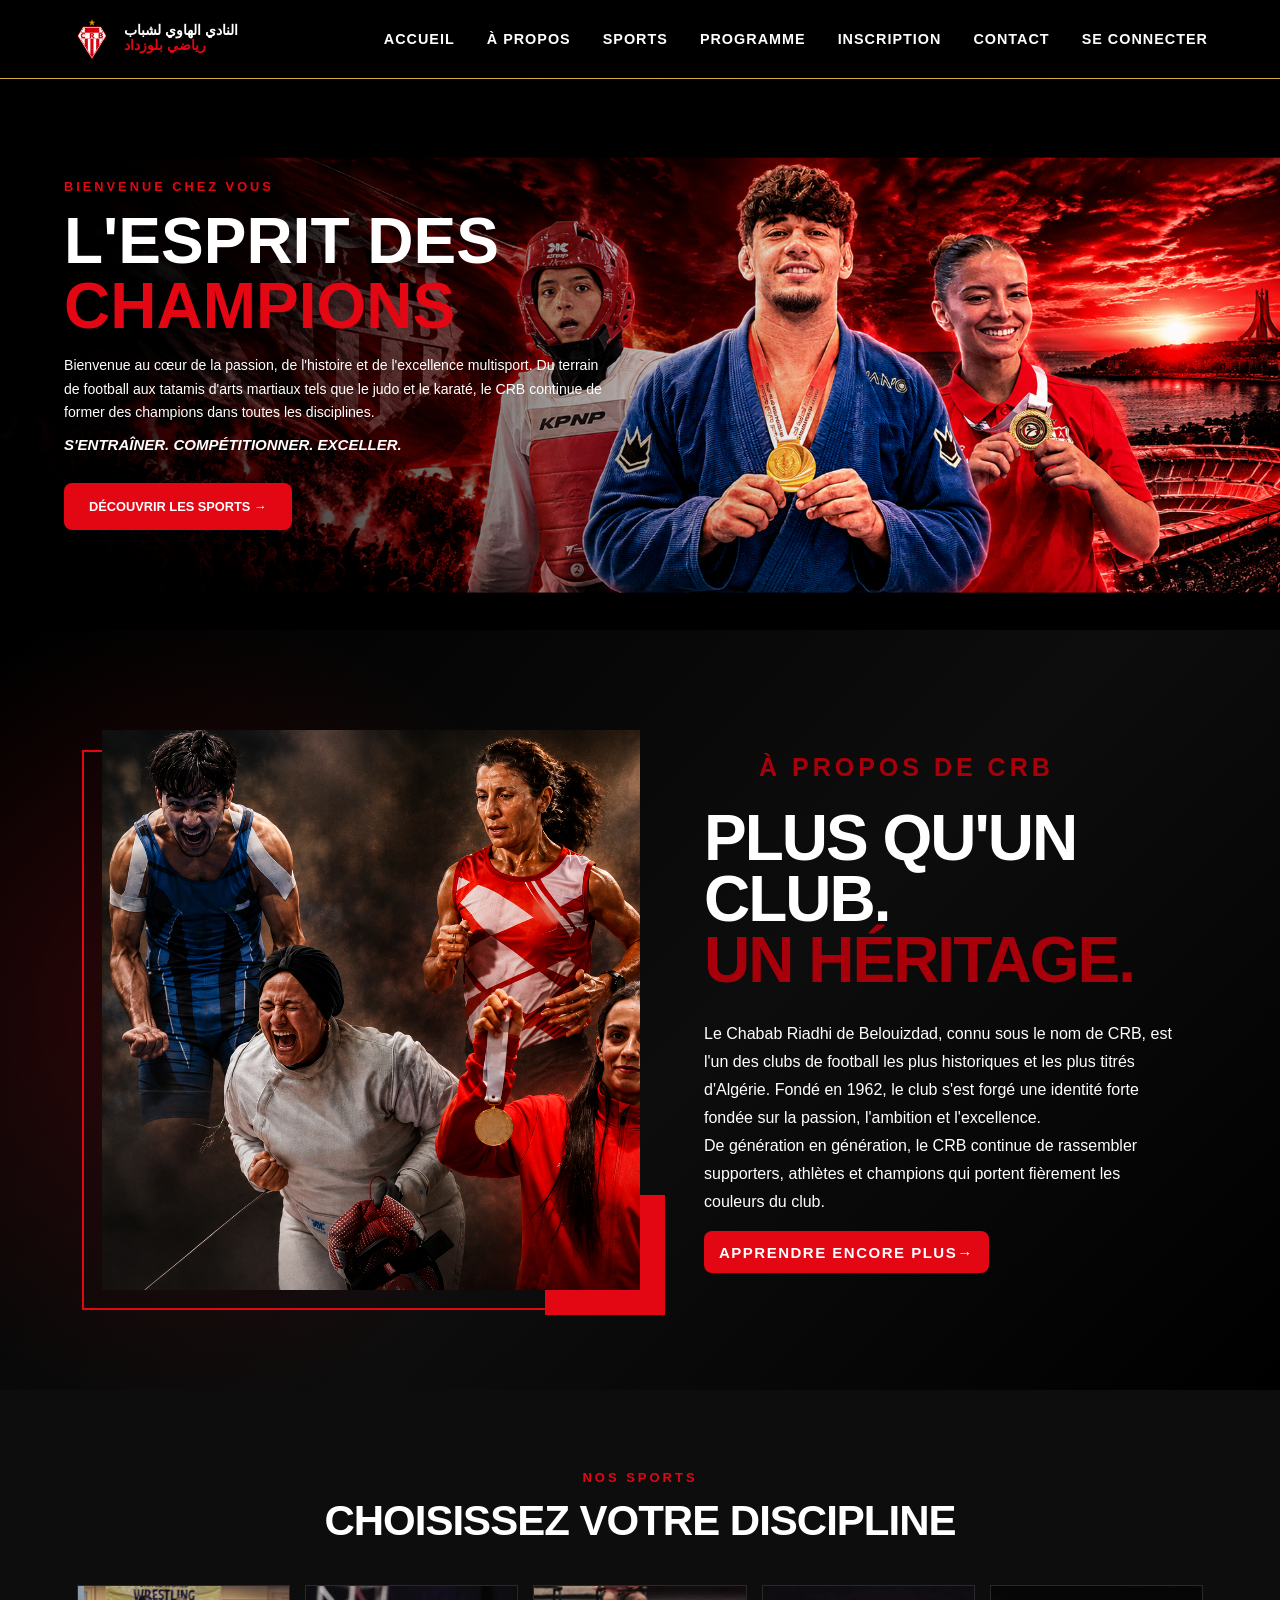
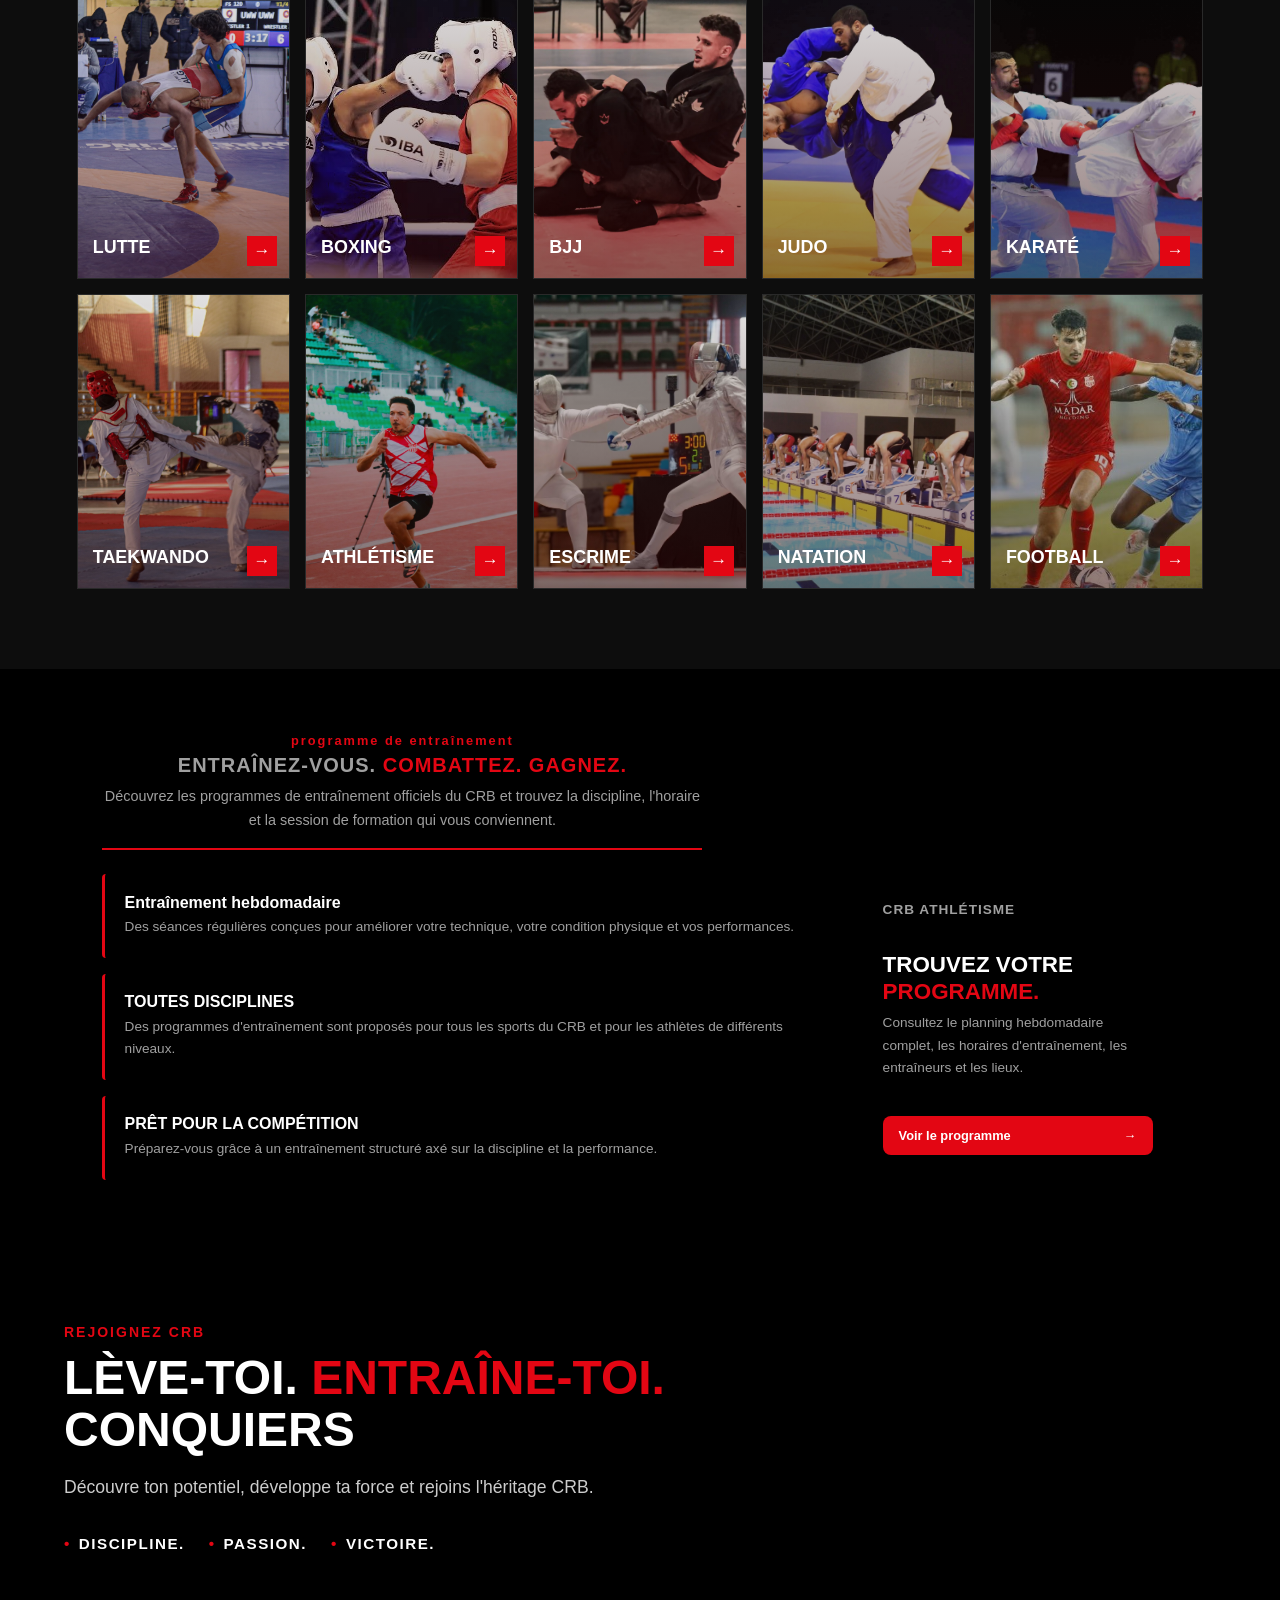
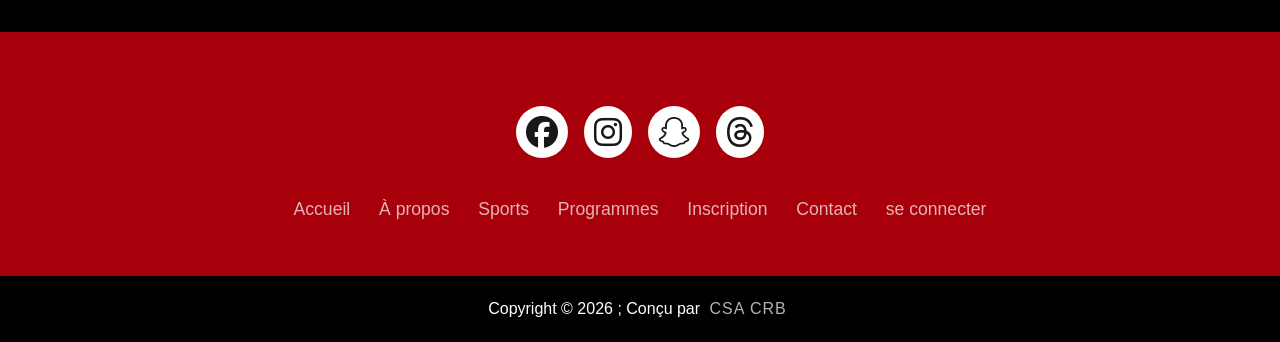
==== commit 74d54c2f: "Merge branch 'main' of https://github.com/imenebousebsi/FINAL.Project" ====
--- a/html/index.html
+++ b/html/index.html
@@ -55,6 +55,8 @@
             <li><a href="login.html">inscription</a></li>
 
             <li><a href="contact.html">Contact</a></li>
+
+            <li><a href="logregister.html">se connecter</a></li>
 
           </ul>
         </nav>
@@ -335,6 +337,7 @@
             <li><a href="index.html#program">Programmes</a></li>
             <li><a href="login.html">Inscription</a></li>
             <li><a href="contact.html">Contact</a></li>
+            <li><a href="logregister.html">se connecter</a></li>
         </ul>
     </div>
 </div>
--- a/css/style.css
+++ b/css/style.css
@@ -31,7 +31,7 @@
 /* HEADER & NAVBAR */
 header {
   background-color: rgba(0, 0, 0, 0.459);
-  border-bottom: 0.5px solid #d4af37;
+  border-bottom: 0.5px solid var(--crb-red);
   position: sticky;
   top: 0;
   z-index: 1000;
--- a/css/prgrm.css
+++ b/css/prgrm.css
@@ -1,7 +1,7 @@
 /* HEADER & NAVBAR */
 header {
   background-color: rgba(0, 0, 0, 0.459);
-  border-bottom: 0.5px solid #d4af37;
+  border-bottom: 0.5px solid var(--crb-red);
   position: sticky;
   top: 0;
   z-index: 1000;
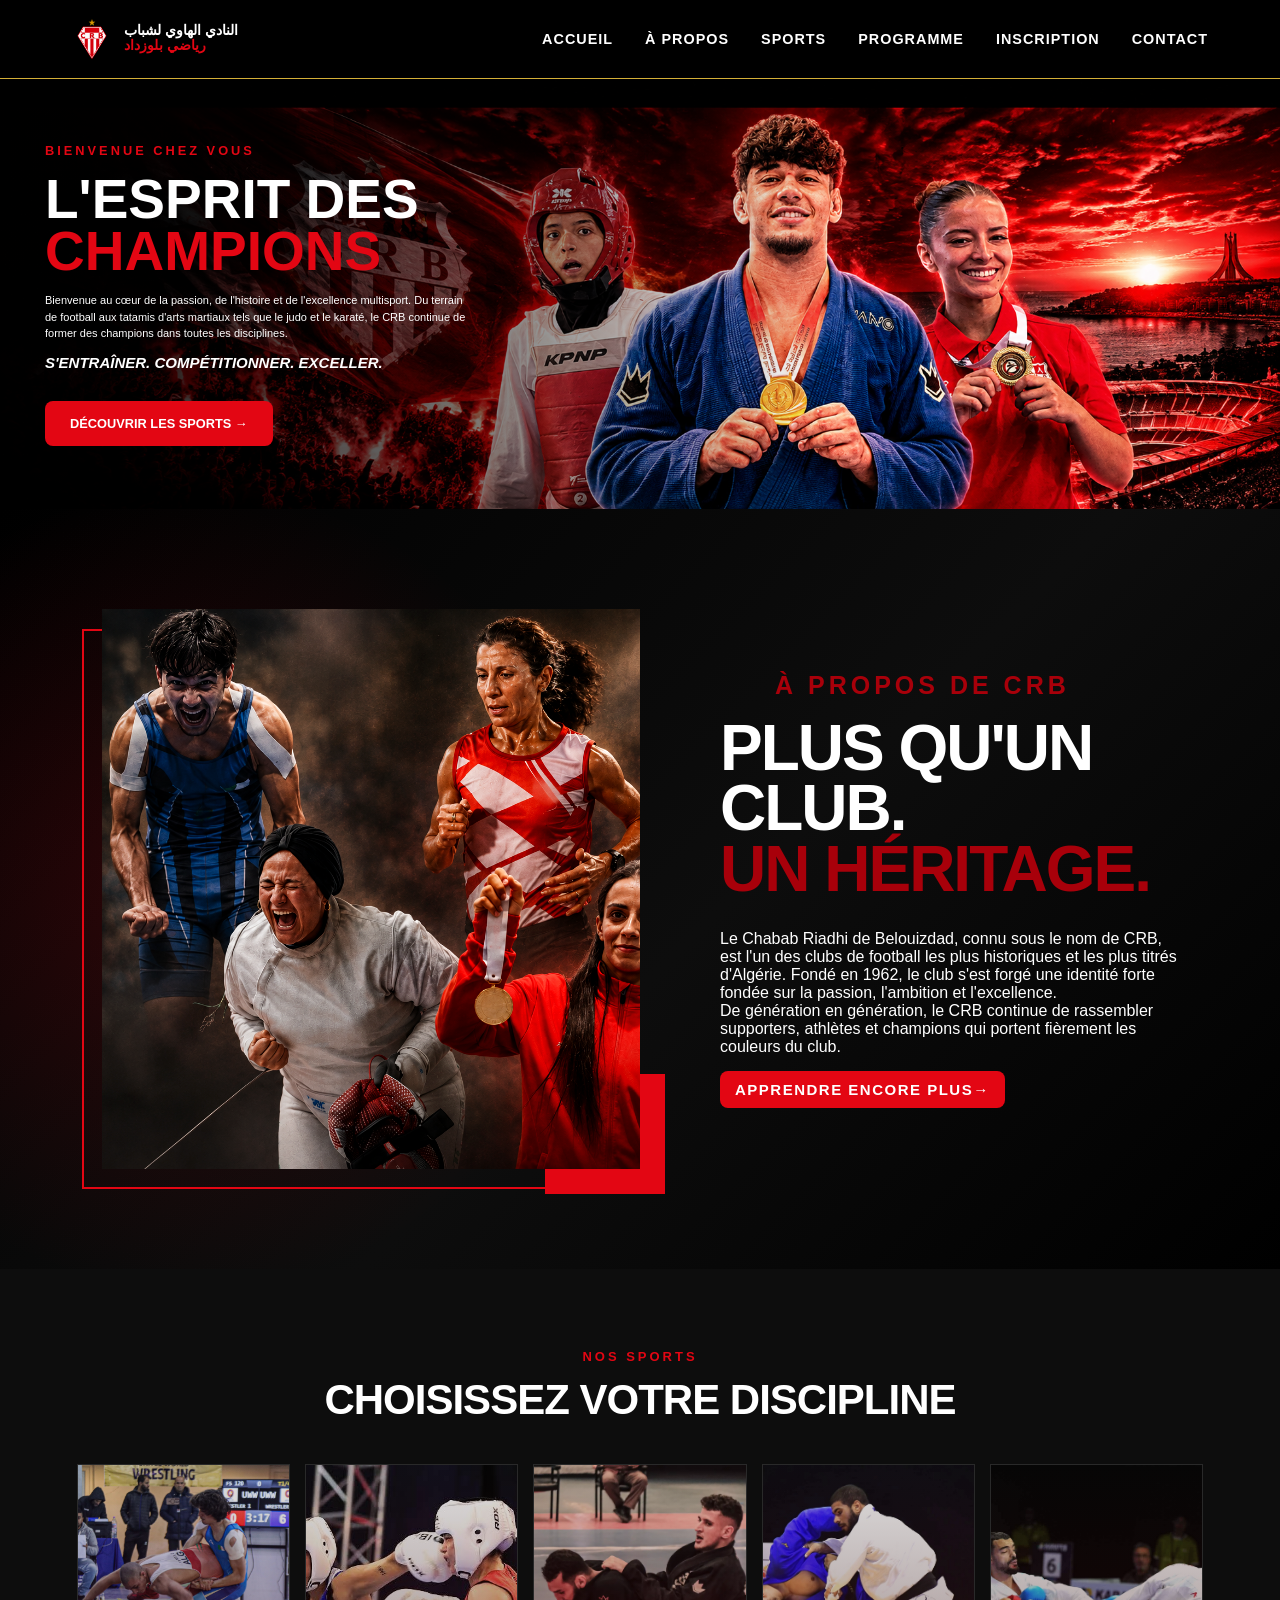
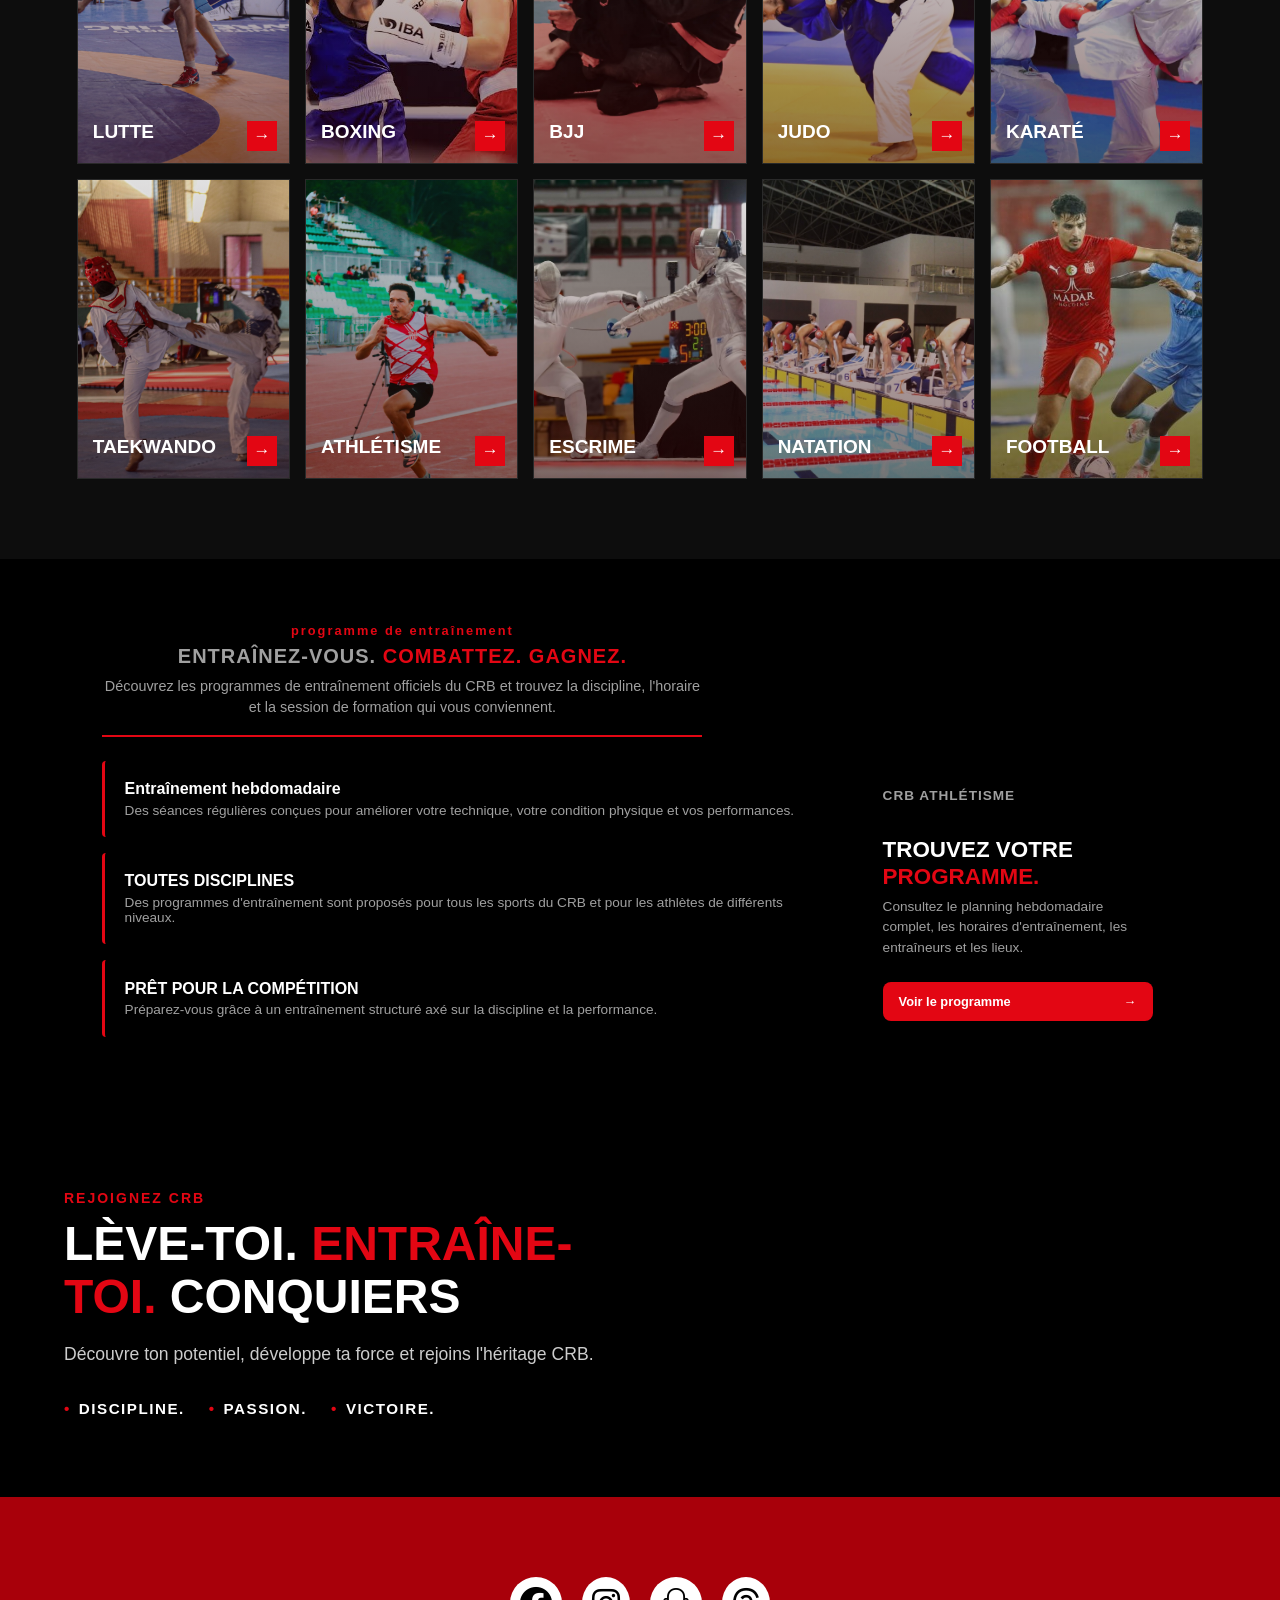
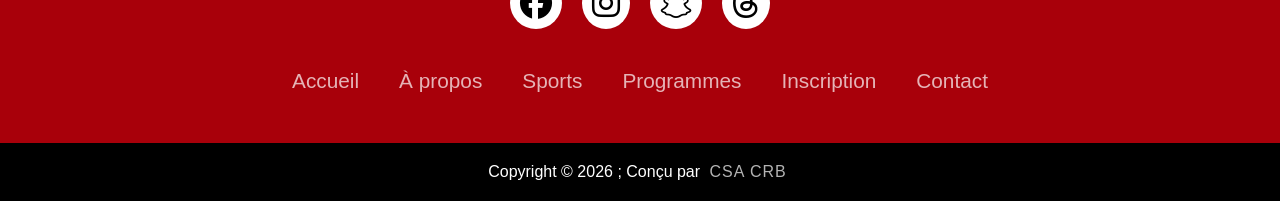
==== commit cad24e9f: "Refactor navigation links and clean up HTML structure - Removed "se connecter" link from multiple HT" ====
--- a/html/index.html
+++ b/html/index.html
@@ -23,7 +23,7 @@
     <link rel="stylesheet" href="../css/Join.css">
     <link rel="stylesheet" href="../css/prgrm.css">
     <link rel="stylesheet" href="../css/learnmore.css">
-    <link rel="stylesheet" href="../css/crbresponsive.css">
+ 
 
 
 
@@ -56,7 +56,7 @@
 
             <li><a href="contact.html">Contact</a></li>
 
-            <li><a href="logregister.html">se connecter</a></li>
+
 
           </ul>
         </nav>
@@ -337,7 +337,7 @@
             <li><a href="index.html#program">Programmes</a></li>
             <li><a href="login.html">Inscription</a></li>
             <li><a href="contact.html">Contact</a></li>
-            <li><a href="logregister.html">se connecter</a></li>
+
         </ul>
     </div>
 </div>
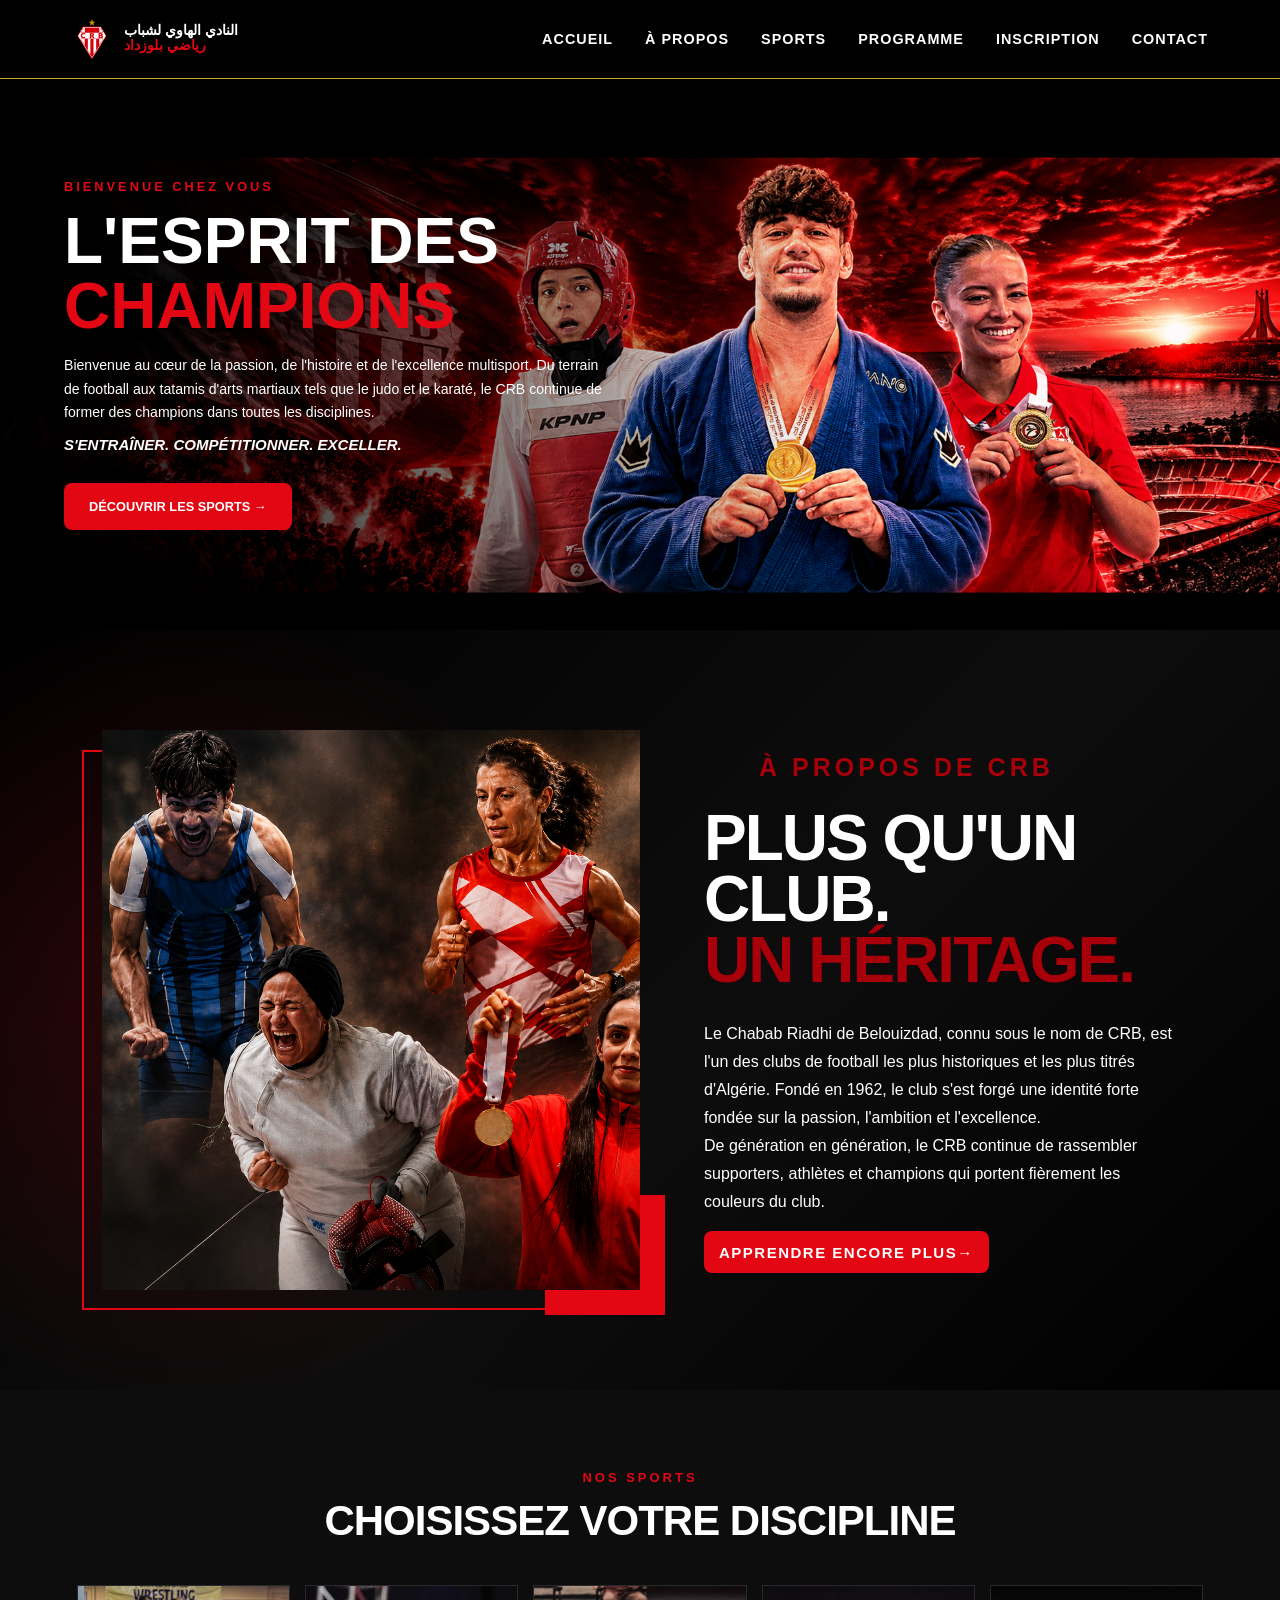
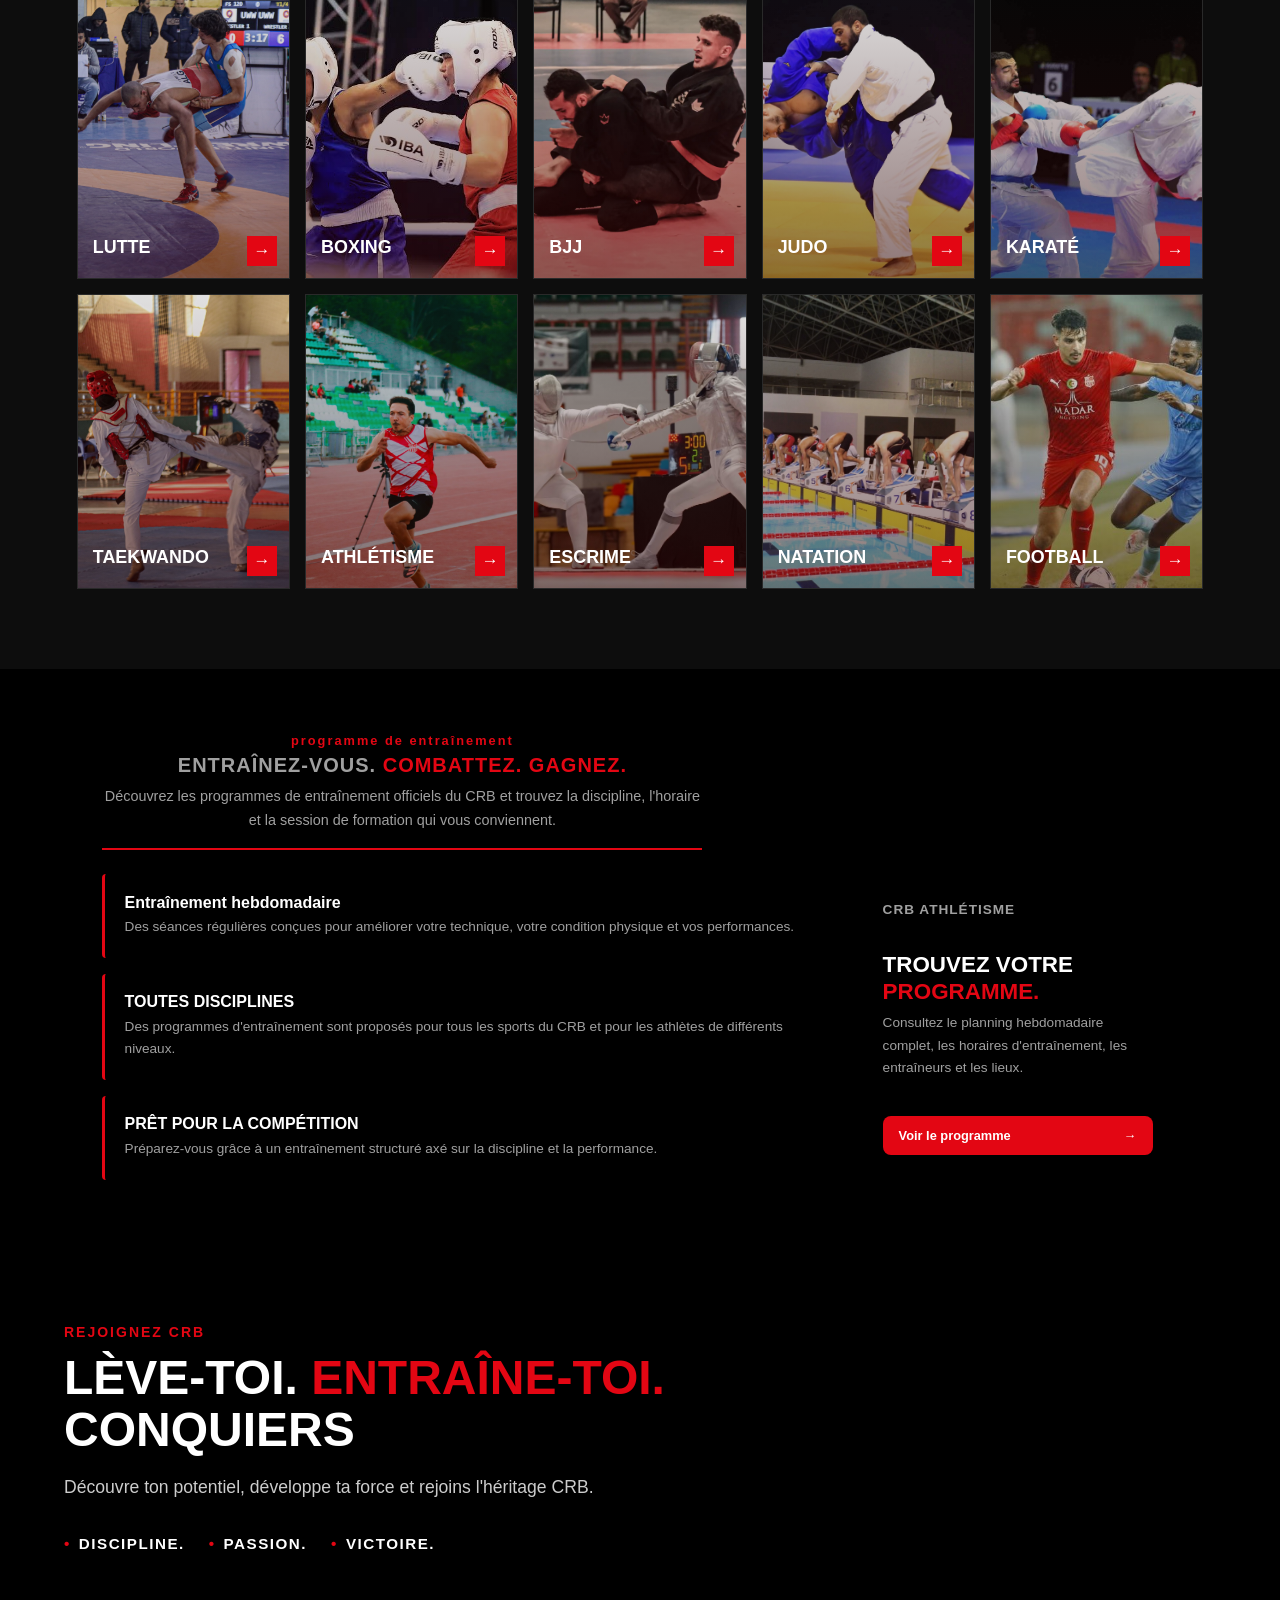
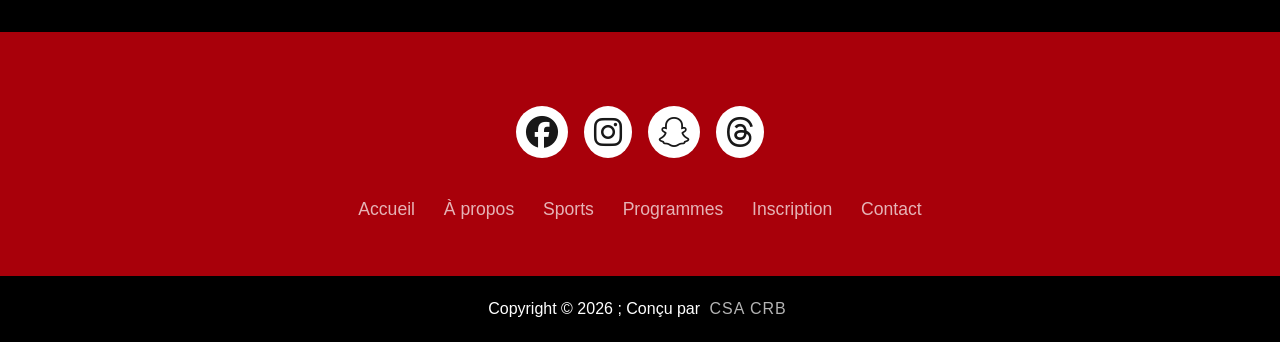
==== commit e575e4bc: "Add responsive.css for enhanced layout adjustments across various devices" ====
--- a/html/index.html
+++ b/html/index.html
@@ -23,7 +23,7 @@
     <link rel="stylesheet" href="../css/Join.css">
     <link rel="stylesheet" href="../css/prgrm.css">
     <link rel="stylesheet" href="../css/learnmore.css">
- 
+ <link rel="stylesheet" href="../css/responsive.css">
 
 
 
--- a/css/style.css
+++ b/css/style.css
@@ -285,6 +285,7 @@
 
 /* ---------- TABLET ---------- */
 @media (max-width: 992px) {
+
   /* NAVBAR */
   nav {
     max-width: 100%;
@@ -327,8 +328,10 @@
   }
 }
 
+
 /* ---------- MOBILE ---------- */
 @media (max-width: 768px) {
+
   /* HEADER */
   header {
     position: relative;
@@ -366,6 +369,7 @@
     font-size: 0.7rem;
     letter-spacing: 0.5px;
   }
+
 
   /* HERO */
   .hero {
@@ -437,8 +441,10 @@
   }
 }
 
+
 /* ---------- SMALL PHONES ---------- */
 @media (max-width: 480px) {
+
   /* NAVBAR */
   nav {
     padding: 12px 8px;
@@ -461,6 +467,7 @@
     font-size: 0.62rem;
   }
 
+
   /* HERO */
   .hero {
     height: 520px;
@@ -495,8 +502,10 @@
   }
 }
 
+
 /* ---------- VERY SMALL PHONES ---------- */
 @media (max-width: 360px) {
+
   .logo img {
     height: 30px;
   }
@@ -530,4 +539,4 @@
     font-size: 10px;
     padding: 8px 10px;
   }
-}
+}
--- a/css/about.css
+++ b/css/about.css
@@ -166,6 +166,7 @@
 
 /* ---------- TABLET ---------- */
 @media (max-width: 992px) {
+
   .about {
     min-height: auto;
     padding: 80px 6%;
@@ -196,10 +197,13 @@
     font-size: 14px;
     line-height: 1.7;
   }
-}
+
+}
+
 
 /* ---------- MOBILE ---------- */
 @media (max-width: 768px) {
+
   .about {
     min-height: auto;
     padding: 70px 6%;
@@ -259,10 +263,13 @@
     padding: 10px 15px;
     font-size: 13px;
   }
-}
+
+}
+
 
 /* ---------- SMALL PHONES ---------- */
 @media (max-width: 480px) {
+
   .about {
     padding: 55px 5%;
     gap: 45px;
@@ -305,10 +312,13 @@
     font-size: 12px;
     padding: 10px 14px;
   }
-}
+
+}
+
 
 /* ---------- VERY SMALL PHONES ---------- */
 @media (max-width: 360px) {
+
   .about {
     padding: 45px 5%;
   }
@@ -328,4 +338,5 @@
   .about-text > p:not(.about-title) {
     font-size: 12px;
   }
-}
+
+}
--- a/css/sport.css
+++ b/css/sport.css
@@ -157,6 +157,7 @@
 ========================= */
 /* ---------- LARGE TABLET ---------- */
 @media (max-width: 1200px) {
+
   .sports {
     padding: 70px 5%;
   }
@@ -169,10 +170,13 @@
   .sport-card {
     height: 300px;
   }
-}
+
+}
+
 
 /* ---------- TABLET ---------- */
 @media (max-width: 992px) {
+
   .sports {
     padding: 65px 5%;
   }
@@ -196,10 +200,13 @@
     left: 14px;
     bottom: 18px;
   }
-}
+
+}
+
 
 /* ---------- MOBILE ---------- */
 @media (max-width: 768px) {
+
   .sports {
     padding: 55px 6%;
   }
@@ -238,10 +245,13 @@
     height: 32px;
     font-size: 17px;
   }
-}
+
+}
+
 
 /* ---------- SMALL PHONES ---------- */
 @media (max-width: 480px) {
+
   .sports {
     padding: 50px 5%;
   }
@@ -279,10 +289,13 @@
     bottom: 12px;
     font-size: 15px;
   }
-}
+
+}
+
 
 /* ---------- VERY SMALL PHONES ---------- */
 @media (max-width: 360px) {
+
   .sports {
     padding: 45px 5%;
   }
@@ -308,4 +321,5 @@
     bottom: 10px;
     font-size: 14px;
   }
-}
+
+}
--- a/css/program.css
+++ b/css/program.css
@@ -136,6 +136,7 @@
 ========================= */
 /* ---------- LARGE TABLET ---------- */
 @media (max-width: 1200px) {
+
   .program {
     padding: 4rem 6%;
   }
@@ -147,10 +148,13 @@
   .program-card {
     width: 300px;
   }
-}
+
+}
+
 
 /* ---------- TABLET ---------- */
 @media (max-width: 992px) {
+
   .program {
     padding: 3.5rem 5%;
   }
@@ -182,10 +186,13 @@
     max-width: 500px;
     margin: 0 auto;
   }
-}
+
+}
+
 
 /* ---------- MOBILE ---------- */
 @media (max-width: 768px) {
+
   .program {
     padding: 3rem 6%;
     background-position: center;
@@ -251,10 +258,13 @@
     padding: 0.7rem 0.9rem;
     font-size: 0.78rem;
   }
-}
+
+}
+
 
 /* ---------- SMALL PHONES ---------- */
 @media (max-width: 480px) {
+
   .program {
     padding: 2.5rem 5%;
   }
@@ -311,10 +321,13 @@
     padding: 0.65rem 0.8rem;
     font-size: 0.72rem;
   }
-}
+
+}
+
 
 /* ---------- VERY SMALL PHONES ---------- */
 @media (max-width: 360px) {
+
   .program {
     padding: 2.2rem 5%;
   }
@@ -342,4 +355,5 @@
   .program-card p {
     font-size: 0.73rem;
   }
-}
+
+}
--- a/css/footer.css
+++ b/css/footer.css
@@ -74,168 +74,179 @@
 ================================ */
 
 @media (max-width: 992px) {
-  .footerContainer {
-    padding: 60px 25px 20px;
-  }
-
-  .socialIcons a {
-    padding: 9px;
-    margin: 8px;
-  }
-
-  .socialIcons a i {
-    font-size: 1.7em;
-  }
-
-  .footerNav {
-    margin: 25px 0;
-  }
-
-  .footerNav ul {
-    flex-wrap: wrap;
-    gap: 5px;
-  }
-
-  .footerNav ul li a {
-    font-size: 1.1em;
-    margin: 12px;
-  }
-}
+
+    .footerContainer {
+        padding: 60px 25px 20px;
+    }
+
+    .socialIcons a {
+        padding: 9px;
+        margin: 8px;
+    }
+
+    .socialIcons a i {
+        font-size: 1.7em;
+    }
+
+    .footerNav {
+        margin: 25px 0;
+    }
+
+    .footerNav ul {
+        flex-wrap: wrap;
+        gap: 5px;
+    }
+
+    .footerNav ul li a {
+        font-size: 1.1em;
+        margin: 12px;
+    }
+
+}
+
 
 /* ================================
    TABLET / MOBILE
 ================================ */
 
 @media (max-width: 768px) {
-  .footerContainer {
-    padding: 50px 20px 15px;
-  }
-
-  .socialIcons {
-    flex-wrap: wrap;
-  }
-
-  .socialIcons a {
-    padding: 8px;
-    margin: 6px;
-  }
-
-  .socialIcons a i {
-    font-size: 1.5em;
-  }
-
-  .footerNav {
-    margin: 20px 0;
-  }
-
-  .footerNav ul {
-    flex-wrap: wrap;
-    gap: 5px 10px;
-  }
-
-  .footerNav ul li a {
-    font-size: 0.95em;
-    margin: 8px;
-  }
-
-  .footerBottom {
-    padding: 18px 12px;
-  }
-
-  .footerBottom p {
-    font-size: 13px;
-    line-height: 1.6;
-  }
-}
+
+    .footerContainer {
+        padding: 50px 20px 15px;
+    }
+
+    .socialIcons {
+        flex-wrap: wrap;
+    }
+
+    .socialIcons a {
+        padding: 8px;
+        margin: 6px;
+    }
+
+    .socialIcons a i {
+        font-size: 1.5em;
+    }
+
+    .footerNav {
+        margin: 20px 0;
+    }
+
+    .footerNav ul {
+        flex-wrap: wrap;
+        gap: 5px 10px;
+    }
+
+    .footerNav ul li a {
+        font-size: 0.95em;
+        margin: 8px;
+    }
+
+    .footerBottom {
+        padding: 18px 12px;
+    }
+
+    .footerBottom p {
+        font-size: 13px;
+        line-height: 1.6;
+    }
+
+}
+
 
 /* ================================
    MOBILE
 ================================ */
 
 @media (max-width: 480px) {
-  .footerContainer {
-    padding: 40px 15px 15px;
-  }
-
-  .socialIcons {
-    gap: 5px;
-  }
-
-  .socialIcons a {
-    padding: 8px;
-    margin: 4px;
-  }
-
-  .socialIcons a i {
-    font-size: 1.3em;
-  }
-
-  .footerNav {
-    margin: 20px 0;
-  }
-
-  .footerNav ul {
-    flex-direction: column;
-    gap: 8px;
-  }
-
-  .footerNav ul li {
-    text-align: center;
-  }
-
-  .footerNav ul li a {
-    display: block;
-    font-size: 0.9em;
-    margin: 5px;
-  }
-
-  .footerBottom {
-    padding: 15px 10px;
-  }
-
-  .footerBottom p {
-    font-size: 11px;
-    line-height: 1.7;
-  }
-
-  .designer {
-    font-size: 11px;
-    letter-spacing: 0.8px;
-    margin: 0 3px;
-  }
-}
+
+    .footerContainer {
+        padding: 40px 15px 15px;
+    }
+
+    .socialIcons {
+        gap: 5px;
+    }
+
+    .socialIcons a {
+        padding: 8px;
+        margin: 4px;
+    }
+
+    .socialIcons a i {
+        font-size: 1.3em;
+    }
+
+    .footerNav {
+        margin: 20px 0;
+    }
+
+    .footerNav ul {
+        flex-direction: column;
+        gap: 8px;
+    }
+
+    .footerNav ul li {
+        text-align: center;
+    }
+
+    .footerNav ul li a {
+        display: block;
+        font-size: 0.9em;
+        margin: 5px;
+    }
+
+    .footerBottom {
+        padding: 15px 10px;
+    }
+
+    .footerBottom p {
+        font-size: 11px;
+        line-height: 1.7;
+    }
+
+    .designer {
+        font-size: 11px;
+        letter-spacing: 0.8px;
+        margin: 0 3px;
+    }
+
+}
+
 
 /* ================================
    SMALL PHONES
 ================================ */
 
 @media (max-width: 360px) {
-  .footerContainer {
-    padding: 35px 10px 12px;
-  }
-
-  .socialIcons a {
-    padding: 7px;
-    margin: 3px;
-  }
-
-  .socialIcons a i {
-    font-size: 1.1em;
-  }
-
-  .footerNav ul li a {
-    font-size: 0.8em;
-  }
-
-  .footerBottom {
-    padding: 12px 8px;
-  }
-
-  .footerBottom p {
-    font-size: 10px;
-  }
-
-  .designer {
-    font-size: 10px;
-  }
-}
+
+    .footerContainer {
+        padding: 35px 10px 12px;
+    }
+
+    .socialIcons a {
+        padding: 7px;
+        margin: 3px;
+    }
+
+    .socialIcons a i {
+        font-size: 1.1em;
+    }
+
+    .footerNav ul li a {
+        font-size: 0.8em;
+    }
+
+    .footerBottom {
+        padding: 12px 8px;
+    }
+
+    .footerBottom p {
+        font-size: 10px;
+    }
+
+    .designer {
+        font-size: 10px;
+    }
+
+}
--- a/css/Join.css
+++ b/css/Join.css
@@ -70,138 +70,149 @@
 ================================ */
 
 @media (max-width: 992px) {
-  .join-crb {
-    padding: 70px 6%;
-  }
-
-  .join-content {
-    max-width: 550px;
-  }
-
-  .join-crb h2 {
-    font-size: 2.5rem;
-  }
-
-  .join-crb p {
-    font-size: 1rem;
-    line-height: 1.6;
-  }
-
-  .join-values {
-    gap: 18px;
-  }
-
-  .join-values span {
-    font-size: 0.9rem;
-  }
-}
+
+    .join-crb {
+        padding: 70px 6%;
+    }
+
+    .join-content {
+        max-width: 550px;
+    }
+
+    .join-crb h2 {
+        font-size: 2.5rem;
+    }
+
+    .join-crb p {
+        font-size: 1rem;
+        line-height: 1.6;
+    }
+
+    .join-values {
+        gap: 18px;
+    }
+
+    .join-values span {
+        font-size: 0.9rem;
+    }
+
+}
+
 
 /* ================================
    TABLET
 ================================ */
 
 @media (max-width: 768px) {
-  .join-crb {
-    padding: 60px 6%;
-    display: block;
-  }
-
-  .join-content {
-    max-width: 100%;
-  }
-
-  .section-tag {
-    font-size: 0.8rem;
-    letter-spacing: 1.8px;
-    margin-bottom: 10px;
-  }
-
-  .join-crb h2 {
-    font-size: 2.2rem;
-    line-height: 1.1;
-    margin-bottom: 14px;
-  }
-
-  .join-crb p {
-    font-size: 0.95rem;
-    line-height: 1.6;
-    margin-bottom: 25px;
-  }
-
-  .join-values {
-    gap: 14px 20px;
-  }
-
-  .join-values span {
-    font-size: 0.85rem;
-  }
-}
+
+    .join-crb {
+        padding: 60px 6%;
+        display: block;
+    }
+
+    .join-content {
+        max-width: 100%;
+    }
+
+    .section-tag {
+        font-size: 0.8rem;
+        letter-spacing: 1.8px;
+        margin-bottom: 10px;
+    }
+
+    .join-crb h2 {
+        font-size: 2.2rem;
+        line-height: 1.1;
+        margin-bottom: 14px;
+    }
+
+    .join-crb p {
+        font-size: 0.95rem;
+        line-height: 1.6;
+        margin-bottom: 25px;
+    }
+
+    .join-values {
+        gap: 14px 20px;
+    }
+
+    .join-values span {
+        font-size: 0.85rem;
+    }
+
+}
+
 
 /* ================================
    MOBILE
 ================================ */
 
 @media (max-width: 480px) {
-  .join-crb {
-    padding: 50px 5%;
-  }
-
-  .section-tag {
-    font-size: 0.72rem;
-    letter-spacing: 1.5px;
-    margin-bottom: 8px;
-  }
-
-  .join-crb h2 {
-    font-size: 1.8rem;
-    line-height: 1.15;
-    margin-bottom: 12px;
-  }
-
-  .join-crb p {
-    font-size: 0.85rem;
-    line-height: 1.6;
-    margin-bottom: 22px;
-  }
-
-  .join-values {
-    flex-direction: column;
-    gap: 10px;
-  }
-
-  .join-values span {
-    font-size: 0.78rem;
-    letter-spacing: 1px;
-  }
-}
+
+    .join-crb {
+        padding: 50px 5%;
+    }
+
+    .section-tag {
+        font-size: 0.72rem;
+        letter-spacing: 1.5px;
+        margin-bottom: 8px;
+    }
+
+    .join-crb h2 {
+        font-size: 1.8rem;
+        line-height: 1.15;
+        margin-bottom: 12px;
+    }
+
+    .join-crb p {
+        font-size: 0.85rem;
+        line-height: 1.6;
+        margin-bottom: 22px;
+    }
+
+    .join-values {
+        flex-direction: column;
+        gap: 10px;
+    }
+
+    .join-values span {
+        font-size: 0.78rem;
+        letter-spacing: 1px;
+    }
+
+}
+
 
 /* ================================
    SMALL PHONES
 ================================ */
 
 @media (max-width: 360px) {
-  .join-crb {
-    padding: 40px 5%;
-  }
-
-  .section-tag {
-    font-size: 0.65rem;
-  }
-
-  .join-crb h2 {
-    font-size: 1.55rem;
-  }
-
-  .join-crb p {
-    font-size: 0.78rem;
-    line-height: 1.5;
-  }
-
-  .join-values {
-    gap: 8px;
-  }
-
-  .join-values span {
-    font-size: 0.72rem;
-  }
-}
+
+    .join-crb {
+        padding: 40px 5%;
+    }
+
+    .section-tag {
+        font-size: 0.65rem;
+    }
+
+    .join-crb h2 {
+        font-size: 1.55rem;
+    }
+
+    .join-crb p {
+        font-size: 0.78rem;
+        line-height: 1.5;
+    }
+
+    .join-values {
+        gap: 8px;
+    }
+
+    .join-values span {
+        font-size: 0.72rem;
+    }
+
+}
--- a/css/prgrm.css
+++ b/css/prgrm.css
@@ -219,6 +219,7 @@
 ======================================== */
 /* ---------- TABLET ---------- */
 @media (max-width: 992px) {
+
   /* NAVBAR */
   nav {
     padding: 1rem 1.5rem;
@@ -264,13 +265,16 @@
   th {
     font-size: 0.78rem;
   }
-}
+
+}
+
 
 /* ========================================
    MOBILE
 ======================================== */
 
 @media (max-width: 768px) {
+
   /* ---------- HEADER ---------- */
 
   header {
@@ -312,6 +316,7 @@
     letter-spacing: 0.5px;
   }
 
+
   /* ---------- PROGRAM SECTION ---------- */
 
   .program-section {
@@ -321,6 +326,7 @@
     border-radius: 7px;
   }
 
+
   /* ---------- PROGRAM HEADER ---------- */
 
   .program-header {
@@ -346,6 +352,7 @@
   .program-header h4 {
     font-size: 0.85rem;
   }
+
 
   /* ---------- TABLE ---------- */
 
@@ -381,6 +388,7 @@
     padding-left: 0.7rem;
   }
 
+
   /* ---------- CATEGORY CELLS ---------- */
 
   td.red,
@@ -388,6 +396,7 @@
   td.green {
     font-size: 0.7rem;
   }
+
 
   /* ---------- SPECIAL TABLES ---------- */
 
@@ -398,6 +407,7 @@
     margin: 1rem auto;
   }
 
+
   /* ---------- CONTACT ---------- */
 
   .contact {
@@ -412,13 +422,16 @@
   .contact strong {
     font-size: 1rem;
   }
-}
+
+}
+
 
 /* ========================================
    SMALL PHONES
 ======================================== */
 
 @media (max-width: 480px) {
+
   /* NAVBAR */
 
   nav {
@@ -441,6 +454,7 @@
   nav ul li a {
     font-size: 0.6rem;
   }
+
 
   /* PROGRAM */
 
@@ -450,6 +464,7 @@
     margin: 20px auto;
   }
 
+
   /* HEADER */
 
   .program-header h1 {
@@ -467,6 +482,7 @@
   .program-header h4 {
     font-size: 0.75rem;
   }
+
 
   /* TABLE */
 
@@ -494,6 +510,7 @@
     font-size: 0.62rem;
   }
 
+
   /* CONTACT */
 
   .contact {
@@ -507,13 +524,16 @@
   .contact strong {
     font-size: 0.9rem;
   }
-}
+
+}
+
 
 /* ========================================
    VERY SMALL PHONES
 ======================================== */
 
 @media (max-width: 360px) {
+
   .program-section {
     width: 97%;
     padding: 0.7rem;
@@ -565,4 +585,5 @@
   .contact strong {
     font-size: 0.82rem;
   }
-}
+
+}
--- a/css/learnmore.css
+++ b/css/learnmore.css
@@ -444,4 +444,4 @@
     width: 100%;
     text-align: center;
   }
-}
+}
--- a/css/responsive.css
+++ b/css/responsive.css
@@ -0,0 +1,1344 @@
+
+/*
+ * CRB RESPONSIVE ENHANCEMENTS
+ * Ajoutez ce fichier APRÈS les feuilles CSS existantes.
+ * Objectif : corriger le responsive et quelques erreurs CSS sans remplacer
+ * la palette, les images, les textes ou l'identité visuelle existante.
+ */
+
+/* =========================================================
+   1. BASE RESPONSIVE / PREVENT OVERFLOW
+   ========================================================= */
+
+:root {
+  --crb-red: #e30613;
+  --crb-red-dark: #a8000a;
+  --crb-black: #000000;
+  --crb-dark-bg: #0d0d0d;
+  --crb-white: #ffffff;
+  --crb-gray: #a0a0a0;
+  --crb-font-main: "Segoe UI", Tahoma, Geneva, Verdana, sans-serif;
+}
+
+*,
+*::before,
+*::after {
+  box-sizing: border-box;
+}
+
+html {
+  width: 100%;
+  max-width: 100%;
+  -webkit-text-size-adjust: 100%;
+  text-size-adjust: 100%;
+  scroll-behavior: smooth;
+}
+
+body {
+  width: 100%;
+  max-width: 100%;
+  min-width: 0;
+  overflow-x: clip;
+}
+
+img,
+video,
+svg,
+canvas {
+  max-width: 100%;
+}
+
+img {
+  height: auto;
+}
+
+iframe {
+  max-width: 100%;
+}
+
+button,
+input,
+select,
+textarea {
+  max-width: 100%;
+  font: inherit;
+}
+
+button,
+a,
+input,
+select,
+textarea {
+  -webkit-tap-highlight-color: transparent;
+}
+
+a,
+button {
+  touch-action: manipulation;
+}
+
+p,
+h1,
+h2,
+h3,
+h4,
+h5,
+h6,
+li,
+td,
+th {
+  overflow-wrap: anywhere;
+}
+
+:focus-visible {
+  outline: 2px solid var(--crb-red, #e30613);
+  outline-offset: 3px;
+}
+
+/* Keep the current theme; do not force colors on page-specific sections. */
+body {
+  font-family: var(--font-main, var(--crb-font-main));
+}
+
+/* =========================================================
+   2. HEADER / NAVIGATION
+   ========================================================= */
+
+header {
+  width: 100%;
+  max-width: 100%;
+}
+
+nav {
+  width: 100%;
+  min-width: 0;
+  gap: clamp(0.75rem, 2vw, 2rem);
+}
+
+.logo {
+  min-width: 0;
+  flex-shrink: 0;
+}
+
+.logo img {
+  display: block;
+  max-width: 100%;
+  object-fit: contain;
+}
+
+.logo-text {
+  min-width: 0;
+  overflow-wrap: normal;
+}
+
+nav ul {
+  min-width: 0;
+  align-items: center;
+}
+
+nav ul li {
+  min-width: 0;
+}
+
+nav ul li a {
+  display: inline-block;
+  text-decoration: none;
+  text-underline-offset: 0.25em;
+}
+
+@media (max-width: 1100px) {
+  nav {
+    padding-left: clamp(1rem, 3vw, 2rem);
+    padding-right: clamp(1rem, 3vw, 2rem);
+  }
+
+  nav ul {
+    gap: clamp(0.65rem, 1.5vw, 1.5rem);
+  }
+
+  nav ul li a {
+    letter-spacing: 0.04em;
+  }
+}
+
+@media (max-width: 768px) {
+  nav {
+    flex-direction: column;
+    justify-content: center;
+    gap: 0.85rem;
+    padding: 0.9rem 1rem;
+  }
+
+  .logo {
+    max-width: 100%;
+  }
+
+  nav ul {
+    width: 100%;
+    flex-wrap: wrap;
+    justify-content: center;
+    gap: 0.5rem 1rem;
+    padding: 0;
+    margin: 0;
+  }
+
+  nav ul li a {
+    padding: 0.35rem 0.1rem;
+    font-size: clamp(0.68rem, 2.2vw, 0.85rem);
+    white-space: normal;
+    text-align: center;
+  }
+}
+
+@media (max-width: 380px) {
+  nav {
+    padding-left: 0.65rem;
+    padding-right: 0.65rem;
+  }
+
+  .logo {
+    gap: 0.5rem;
+  }
+
+  .logo img {
+    max-height: 32px;
+    width: auto;
+  }
+
+  .logo-text {
+    font-size: 0.65rem;
+  }
+
+  nav ul {
+    gap: 0.35rem 0.65rem;
+  }
+
+  nav ul li a {
+    font-size: 0.62rem;
+  }
+}
+
+/* =========================================================
+   3. HOME HERO
+   ========================================================= */
+
+.hero {
+  width: 100%;
+  min-height: 360px;
+  height: clamp(390px, 43vw, 620px);
+  isolation: isolate;
+}
+
+.hero-image {
+  overflow: hidden;
+}
+
+.hero-image img {
+  width: 100%;
+  height: 100%;
+  object-fit: cover;
+  object-position: center;
+}
+
+.hero-image::after {
+  pointer-events: none;
+}
+
+.hero-text {
+  width: min(58%, 720px);
+  min-width: 0;
+  padding-left: clamp(1.25rem, 5vw, 4rem);
+  padding-right: clamp(1rem, 3vw, 2rem);
+}
+
+.hero h1 {
+  font-size: clamp(2rem, 5vw, 4rem);
+  line-height: 1.02;
+  overflow-wrap: normal;
+}
+
+.description {
+  width: 100%;
+  max-width: 34rem;
+  font-size: clamp(0.8rem, 1.1vw, 1rem);
+  line-height: 1.65;
+}
+
+.buttons {
+  flex-wrap: wrap;
+  align-items: center;
+}
+
+.main-btn {
+  min-height: 42px;
+  max-width: 100%;
+  text-align: center;
+  line-height: 1.35;
+}
+
+@media (max-width: 768px) {
+  .hero {
+    height: clamp(430px, 82svh, 560px);
+    min-height: 430px;
+  }
+
+  .hero-image img {
+    object-position: center;
+  }
+
+  .hero-image::after {
+    width: 100%;
+    background: linear-gradient(
+      90deg,
+      rgba(0, 0, 0, 0.88),
+      rgba(0, 0, 0, 0.62) 58%,
+      rgba(0, 0, 0, 0.28)
+    );
+  }
+
+  .hero-text {
+    width: 100%;
+    padding: 2rem clamp(1.1rem, 5vw, 2rem);
+  }
+
+  .hero h1 {
+    max-width: 13ch;
+    font-size: clamp(2.15rem, 8vw, 3.25rem);
+  }
+
+  .description {
+    max-width: 32rem;
+    font-size: 0.85rem;
+  }
+
+  .buttons {
+    gap: 0.6rem;
+  }
+
+  .main-btn {
+    padding: 0.7rem 0.9rem;
+    font-size: 0.8rem;
+  }
+}
+
+@media (max-width: 380px) {
+  .hero {
+    min-height: 410px;
+    height: 480px;
+  }
+
+  .hero h1 {
+    font-size: clamp(1.8rem, 9vw, 2.2rem);
+  }
+
+  .buttons {
+    align-items: stretch;
+  }
+
+  .buttons .main-btn {
+    flex: 1 1 auto;
+  }
+}
+
+/* =========================================================
+   4. ABOUT SPLIT SECTION (.about)
+   ========================================================= */
+
+.about {
+  min-width: 0;
+  gap: clamp(2rem, 5vw, 5rem);
+}
+
+.about-image,
+.about-text {
+  min-width: 0;
+}
+
+.about-image {
+  width: min(50%, 650px);
+}
+
+.about-image img {
+  object-fit: cover;
+}
+
+.about-text {
+  width: min(45%, 600px);
+}
+
+.about-text h2 {
+  font-size: clamp(2rem, 5vw, 4.5rem);
+  overflow-wrap: normal;
+}
+
+.about-text > p {
+  max-width: 100%;
+  line-height: 1.75;
+}
+
+.about-btn {
+  min-height: 42px;
+  text-align: center;
+}
+
+@media (max-width: 900px) {
+  .about {
+    min-height: 0;
+    padding: clamp(3.5rem, 8vw, 5rem) 6%;
+    gap: 2.5rem;
+  }
+
+  .about-image {
+    width: 46%;
+    height: clamp(300px, 48vw, 440px);
+  }
+
+  .about-text {
+    width: 54%;
+  }
+
+  .about-title {
+    max-width: 100%;
+    font-size: clamp(0.8rem, 2vw, 1.15rem);
+    letter-spacing: clamp(0.05em, 0.4vw, 0.18em);
+    padding-left: clamp(1rem, 3vw, 2.5rem);
+  }
+}
+
+@media (max-width: 680px) {
+  .about {
+    flex-direction: column;
+    align-items: stretch;
+    padding: 3.5rem 6%;
+    gap: 2.5rem;
+  }
+
+  .about-image {
+    width: calc(100% - 0.5rem);
+    max-width: 600px;
+    height: clamp(240px, 70vw, 390px);
+    margin-right: 0.5rem;
+  }
+
+  .about-image::before {
+    transform: translate(-0.5rem, 0.5rem);
+  }
+
+  .about-image::after {
+    width: clamp(45px, 13vw, 75px);
+    height: clamp(45px, 13vw, 75px);
+    right: -0.5rem;
+    bottom: -0.5rem;
+  }
+
+  .about-text {
+    width: 100%;
+    max-width: 600px;
+  }
+
+  .about-text h2 {
+    font-size: clamp(2rem, 9vw, 3.2rem);
+    line-height: 1;
+  }
+
+  .about-text > p {
+    font-size: clamp(0.82rem, 2.5vw, 1rem);
+  }
+}
+
+/* =========================================================
+   5. ABOUT PAGE (.about-hero / .about-section)
+   ========================================================= */
+
+.about-hero,
+.about-section,
+.values-section,
+.athletes-section,
+.about-cta,
+.sports-banner {
+  min-width: 0;
+}
+
+.about-hero {
+  min-height: clamp(300px, 35vw, 430px);
+}
+
+.hero-content {
+  min-width: 0;
+  width: 100%;
+}
+
+.about-hero h1 {
+  font-size: clamp(2.2rem, 6vw, 5rem);
+  overflow-wrap: normal;
+}
+
+.about-section {
+  width: 100%;
+  max-width: 1260px;
+  grid-template-columns: minmax(0, 1fr) minmax(0, 1fr);
+  padding-left: clamp(1.25rem, 4vw, 2rem);
+  padding-right: clamp(1.25rem, 4vw, 2rem);
+  gap: clamp(2rem, 5vw, 4.5rem);
+}
+
+.about-image2 {
+  min-width: 0;
+  height: clamp(260px, 38vw, 480px);
+}
+
+.about-image2 img {
+  width: 100%;
+  height: 100%;
+  object-fit: cover;
+}
+
+.about-content {
+  min-width: 0;
+}
+
+.about-content h2,
+.section-header h2,
+.about-cta h2 {
+  font-size: clamp(2rem, 5vw, 4rem);
+  overflow-wrap: normal;
+}
+
+.values-grid {
+  grid-template-columns: repeat(4, minmax(0, 1fr));
+}
+
+.value-card {
+  min-width: 0;
+}
+
+.sports-banner {
+  flex-wrap: wrap;
+}
+
+.athletes-grid {
+  grid-template-columns: repeat(3, minmax(0, 1fr));
+}
+
+.athlete-card {
+  min-width: 0;
+}
+
+.about-cta {
+  flex-wrap: wrap;
+}
+
+@media (max-width: 1000px) {
+  .about-section {
+    grid-template-columns: minmax(0, 1fr);
+    gap: 2.25rem;
+  }
+
+  .about-image2 {
+    height: clamp(280px, 55vw, 430px);
+  }
+
+  .values-grid {
+    grid-template-columns: repeat(2, minmax(0, 1fr));
+  }
+
+  .athletes-grid {
+    grid-template-columns: repeat(2, minmax(0, 1fr));
+  }
+
+  .sports-banner {
+    align-items: flex-start;
+    flex-direction: column;
+  }
+}
+
+@media (max-width: 600px) {
+  .about-hero {
+    min-height: 300px;
+    padding: 3.5rem 6%;
+  }
+
+  .about-hero h1 {
+    font-size: clamp(2rem, 9vw, 2.8rem);
+  }
+
+  .about-section,
+  .values-section,
+  .athletes-section {
+    padding-top: 3.5rem;
+    padding-bottom: 3.5rem;
+  }
+
+  .about-image2 {
+    height: clamp(220px, 68vw, 340px);
+  }
+
+  .values-grid,
+  .athletes-grid {
+    grid-template-columns: minmax(0, 1fr);
+  }
+
+  .value-card {
+    min-height: 0;
+  }
+
+  .value-number {
+    margin-bottom: 2rem;
+  }
+
+  .athlete-card {
+    height: clamp(300px, 95vw, 430px);
+  }
+
+  .sports-banner {
+    padding: 3.5rem 6%;
+    gap: 1.5rem;
+  }
+
+  .about-cta {
+    padding: 3.5rem 6%;
+    flex-direction: column;
+    align-items: stretch;
+  }
+
+  .about-cta .main-btn,
+  .about-cta .outline-btn {
+    width: 100%;
+    text-align: center;
+  }
+}
+
+/* =========================================================
+   6. SPORTS CARDS
+   ========================================================= */
+
+.sports {
+  padding-left: clamp(1rem, 6vw, 5rem);
+  padding-right: clamp(1rem, 6vw, 5rem);
+}
+
+.sport-container {
+  grid-template-columns: repeat(5, minmax(0, 1fr));
+}
+
+.sport-card {
+  min-width: 0;
+  height: clamp(220px, 23vw, 320px);
+}
+
+.sport-card img {
+  width: 100%;
+  height: 100%;
+  object-fit: cover;
+}
+
+.sport-card h3 {
+  max-width: calc(100% - 3.5rem);
+  font-size: clamp(0.85rem, 1.4vw, 1.2rem);
+  overflow-wrap: normal;
+}
+
+.sport-card a {
+  text-decoration: none;
+}
+
+@media (max-width: 1200px) {
+  .sport-container {
+    grid-template-columns: repeat(3, minmax(0, 1fr));
+  }
+}
+
+@media (max-width: 900px) {
+  .sport-container {
+    grid-template-columns: repeat(2, minmax(0, 1fr));
+  }
+
+  .sports > h2 {
+    font-size: clamp(1.8rem, 5vw, 2.5rem);
+  }
+
+  .sport-card {
+    height: clamp(230px, 38vw, 320px);
+  }
+}
+
+@media (max-width: 560px) {
+  .sport-container {
+    grid-template-columns: minmax(0, 1fr);
+    max-width: 460px;
+  }
+
+  .sport-card {
+    height: clamp(230px, 72vw, 320px);
+  }
+
+  .sports > h2 {
+    font-size: clamp(1.6rem, 7vw, 2rem);
+    line-height: 1.15;
+  }
+}
+
+/* =========================================================
+   7. PROGRAM OVERVIEW (.program)
+   ========================================================= */
+
+.program {
+  width: 100%;
+  min-width: 0;
+  background-position: center;
+  background-size: cover;
+}
+
+.program-content {
+  min-width: 0;
+}
+
+.program-info {
+  min-width: 0;
+}
+
+.program-item,
+.program-card {
+  min-width: 0;
+}
+
+.program-card {
+  width: min(320px, 100%);
+}
+
+.program-item p,
+.program-card p,
+.program-intro {
+  line-height: 1.65;
+  overflow-wrap: anywhere;
+}
+
+.program-btn {
+  gap: 0.75rem;
+  text-decoration: none;
+}
+
+@media (max-width: 992px) {
+  .program-content {
+    flex-direction: column;
+  }
+
+  .program-card {
+    width: 100%;
+    max-width: 560px;
+    margin-inline: auto;
+  }
+}
+
+@media (max-width: 480px) {
+  .program {
+    padding-left: 5%;
+    padding-right: 5%;
+  }
+
+  .program-header h2 {
+    font-size: clamp(1.4rem, 7vw, 1.9rem);
+    overflow-wrap: normal;
+  }
+
+  .program-item,
+  .program-card {
+    padding: 1rem;
+  }
+}
+
+/* =========================================================
+   8. PROGRAM SCHEDULE TABLES
+   ========================================================= */
+
+.program-section {
+  width: min(100% - 2rem, 1200px);
+  min-width: 0;
+  margin-left: auto;
+  margin-right: auto;
+}
+
+.program-section table {
+  width: 100%;
+  max-width: 100%;
+  border-collapse: collapse;
+}
+
+.program-section th,
+.program-section td {
+  overflow-wrap: anywhere;
+}
+
+.program-section .football-table,
+.program-section .athletics-table {
+  max-width: 100%;
+}
+
+/* Tables can scroll on narrow screens without stretching the whole page. */
+@media (max-width: 767px) {
+  .program-section {
+    width: calc(100% - 1rem);
+    padding: clamp(0.65rem, 3vw, 1rem);
+  }
+
+  .program-section table {
+    display: block;
+    width: 100%;
+    max-width: 100%;
+    overflow-x: auto;
+    overscroll-behavior-x: contain;
+    -webkit-overflow-scrolling: touch;
+  }
+
+  .program-section table thead,
+  .program-section table tbody {
+    width: auto;
+  }
+
+  .program-section th,
+  .program-section td {
+    min-width: 5rem;
+    white-space: normal;
+  }
+
+  .program-header h1 {
+    font-size: clamp(1rem, 4vw, 1.35rem);
+    line-height: 1.4;
+  }
+
+  .program-header h2 {
+    font-size: clamp(0.9rem, 3.7vw, 1.15rem);
+  }
+
+  .program-header h3 {
+    font-size: clamp(0.75rem, 3vw, 0.95rem);
+  }
+
+  .program-header h4 {
+    font-size: clamp(0.72rem, 2.8vw, 0.9rem);
+  }
+}
+
+/* =========================================================
+   9. JOIN CRB SECTION
+   ========================================================= */
+
+.join-crb {
+  width: 100%;
+  min-width: 0;
+}
+
+.join-content {
+  width: 100%;
+  max-width: 700px;
+}
+
+.join-crb h2 {
+  font-size: clamp(1.8rem, 4.5vw, 3rem);
+  overflow-wrap: normal;
+}
+
+.join-crb p {
+  line-height: 1.7;
+}
+
+.join-values {
+  align-items: flex-start;
+}
+
+.join-values span {
+  overflow-wrap: anywhere;
+}
+
+@media (max-width: 520px) {
+  .join-crb {
+    padding: 3rem 5%;
+  }
+
+  .join-values {
+    flex-direction: column;
+    gap: 0.75rem;
+  }
+
+  .join-crb h2 {
+    font-size: clamp(1.6rem, 8vw, 2.2rem);
+  }
+}
+
+/* =========================================================
+   10. CONTACT PAGE
+   ========================================================= */
+
+.contact-hero {
+  isolation: isolate;
+  min-height: 360px;
+  height: clamp(360px, 43vw, 520px);
+}
+
+.contact-hero .hero-image {
+  overflow: hidden;
+}
+
+.contact-hero .hero-image img {
+  width: 100%;
+  height: 100%;
+  object-fit: cover;
+}
+
+.contact-hero-content {
+  position: relative;
+  z-index: 3;
+  min-width: 0;
+}
+
+.contact-hero-content h1 {
+  max-width: 100%;
+  font-size: clamp(2rem, 5.2vw, 3.25rem);
+}
+
+.contact-hero-content > p:not(.small-title) {
+  max-width: 34rem;
+  line-height: 1.65;
+}
+
+.contact-section,
+.map-section {
+  width: 100%;
+  max-width: 1240px;
+  min-width: 0;
+  padding-left: clamp(1rem, 3vw, 1.5rem);
+  padding-right: clamp(1rem, 3vw, 1.5rem);
+}
+
+.contact-grid {
+  grid-template-columns: minmax(0, 0.95fr) minmax(0, 1.05fr);
+  gap: clamp(1.5rem, 4vw, 2.5rem);
+}
+
+.contact-info,
+.contact-form {
+  min-width: 0;
+}
+
+.info-card {
+  min-width: 0;
+  gap: clamp(0.75rem, 2vw, 1.25rem);
+}
+
+.info-card > div {
+  min-width: 0;
+}
+
+.contact-form {
+  padding: clamp(1.25rem, 4vw, 2.5rem);
+}
+
+.input-row {
+  grid-template-columns: repeat(2, minmax(0, 1fr));
+}
+
+.contact-form input,
+.contact-form select,
+.contact-form textarea {
+  min-width: 0;
+  min-height: 44px;
+}
+
+.contact-form textarea {
+  resize: vertical;
+}
+
+.map {
+  width: 100%;
+  height: clamp(250px, 42vw, 400px);
+}
+
+.map iframe {
+  display: block;
+}
+
+@media (max-width: 900px) {
+  .contact-grid {
+    grid-template-columns: minmax(0, 1fr);
+  }
+
+  .contact-info h2 {
+    font-size: clamp(1.6rem, 5vw, 2rem);
+  }
+}
+
+@media (max-width: 600px) {
+  .contact-hero {
+    height: auto;
+    min-height: 360px;
+  }
+
+  .contact-hero-content {
+    padding: 3.5rem 1.25rem;
+  }
+
+  .contact-hero-content h1 {
+    width: 100%;
+    font-size: clamp(1.8rem, 8vw, 2.4rem);
+  }
+
+  .contact-hero-content > p:not(.small-title) {
+    width: 100%;
+    font-size: 0.85rem;
+  }
+
+  .contact-hero .hero-image::after {
+    width: 100%;
+    background: linear-gradient(
+      90deg,
+      rgba(0, 0, 0, 0.9),
+      rgba(0, 0, 0, 0.58),
+      rgba(0, 0, 0, 0.3)
+    );
+  }
+
+  .input-row {
+    grid-template-columns: minmax(0, 1fr);
+  }
+
+  .contact-form {
+    padding: 1.15rem;
+    border-radius: 12px;
+  }
+
+  .contact-form h2 {
+    font-size: clamp(1.35rem, 6vw, 1.75rem);
+  }
+
+  .info-card {
+    padding: 1rem;
+    align-items: flex-start;
+  }
+
+  .info-number {
+    width: 38px;
+    height: 38px;
+    font-size: 1rem;
+  }
+
+  .map {
+    height: 260px;
+  }
+}
+
+/* =========================================================
+   11. REGISTRATION / INSCRIPTION PAGE
+   ========================================================= */
+
+.inscription-hero {
+  min-height: 340px;
+  height: clamp(360px, 42vw, 480px);
+  isolation: isolate;
+}
+
+.inscription-hero .hero-image {
+  overflow: hidden;
+}
+
+.inscription-hero .hero-image img {
+  width: 100%;
+  height: 100%;
+  object-fit: cover;
+}
+
+.inscription-hero .hero-content {
+  position: relative;
+  z-index: 3;
+}
+
+.inscription-hero .hero-content h1 {
+  max-width: 100%;
+  font-size: clamp(2rem, 5.2vw, 3.25rem);
+}
+
+.registration {
+  width: 100%;
+  max-width: 1240px;
+  min-width: 0;
+  padding-left: clamp(1rem, 3vw, 1.5rem);
+  padding-right: clamp(1rem, 3vw, 1.5rem);
+}
+
+.registration-grid {
+  grid-template-columns: minmax(0, 1.1fr) minmax(0, 0.9fr);
+  gap: clamp(1.25rem, 3vw, 2.5rem);
+}
+
+.registration-grid > *,
+.left-col,
+.right-col {
+  min-width: 0;
+}
+
+.fiche-actions {
+  flex-wrap: wrap;
+}
+
+.download-btn,
+.print-btn {
+  min-width: 0;
+  min-height: 44px;
+}
+
+.documents li {
+  overflow-wrap: anywhere;
+}
+
+.info-box {
+  min-width: 0;
+}
+
+@media (max-width: 900px) {
+  .registration-grid {
+    grid-template-columns: minmax(0, 1fr);
+  }
+
+  .registration {
+    padding-top: 2.5rem;
+    padding-bottom: 3.5rem;
+  }
+}
+
+@media (max-width: 600px) {
+  .inscription-hero {
+    height: auto;
+    min-height: 360px;
+  }
+
+  .inscription-hero .hero-content {
+    padding: 3.5rem 1.25rem;
+  }
+
+  .inscription-hero .hero-content h1 {
+    width: 100%;
+    font-size: clamp(1.8rem, 8vw, 2.4rem);
+  }
+
+  .inscription-hero .hero-content .description {
+    width: 100%;
+    font-size: 0.85rem;
+  }
+
+  .fiche-actions {
+    flex-direction: column;
+  }
+
+  .download-btn,
+  .print-btn {
+    width: 100%;
+  }
+
+  .documents {
+    padding: 1.1rem;
+  }
+
+  .documents li {
+    padding: 0.8rem 0.8rem 0.8rem 2.3rem;
+  }
+
+  .documents li::before {
+    left: 0.8rem;
+  }
+
+  .info-box {
+    align-items: flex-start;
+    padding: 1rem;
+  }
+
+  .info-box strong {
+    font-size: 1.25rem;
+  }
+}
+
+/* =========================================================
+   12. FOOTER
+   ========================================================= */
+
+footer {
+  width: 100%;
+  min-width: 0;
+}
+
+.footerContainer {
+  width: 100%;
+  padding-left: clamp(1rem, 3vw, 1.875rem);
+  padding-right: clamp(1rem, 3vw, 1.875rem);
+}
+
+.socialIcons {
+  display: flex;
+  justify-content: center;
+  align-items: center;
+  flex-wrap: wrap;
+  gap: 0.5rem;
+}
+
+.socialIcons a {
+  display: inline-flex;
+  align-items: center;
+  justify-content: center;
+  min-width: 42px;
+  min-height: 42px;
+  margin: 0.25rem;
+  transition: background-color 0.3s ease, color 0.3s ease;
+}
+
+.socialIcons a i {
+  opacity: 0.9;
+}
+
+.socialIcons a:hover i {
+  color: var(--crb-white);
+  transition: color 0.3s ease;
+}
+
+.footerNav ul {
+  display: flex;
+  flex-wrap: wrap;
+  justify-content: center;
+  align-items: center;
+  gap: 0.35rem 1rem;
+  padding: 0;
+}
+
+.footerNav ul li {
+  min-width: 0;
+}
+
+.footerNav ul li a {
+  display: inline-block;
+  margin: 0.4rem;
+  font-size: clamp(0.8rem, 1.5vw, 1.1rem);
+  text-align: center;
+}
+
+.footerBottom {
+  padding-left: 1rem;
+  padding-right: 1rem;
+}
+
+.footerBottom p {
+  line-height: 1.65;
+  overflow-wrap: anywhere;
+}
+
+@media (max-width: 480px) {
+  .footerContainer {
+    padding: 2.5rem 1rem 1rem;
+  }
+
+  .footerNav ul {
+    flex-direction: column;
+    gap: 0.35rem;
+  }
+
+  .footerNav ul li,
+  .footerNav ul li a {
+    width: 100%;
+    text-align: center;
+  }
+
+  .footerNav ul li a {
+    margin: 0.25rem 0;
+    padding: 0.25rem;
+  }
+
+  .footerBottom p {
+    font-size: 0.75rem;
+  }
+
+  .designer {
+    overflow-wrap: anywhere;
+  }
+}
+
+/* =========================================================
+   13. TABLET / SMALL DESKTOP GENERAL ADJUSTMENTS
+   ========================================================= */
+
+@media (min-width: 769px) and (max-width: 1100px) {
+  .values-grid {
+    grid-template-columns: repeat(2, minmax(0, 1fr));
+  }
+
+  .athletes-grid {
+    grid-template-columns: repeat(2, minmax(0, 1fr));
+  }
+}
+
+@media (min-width: 1600px) {
+  .hero-text {
+    padding-left: max(4rem, calc((100vw - 1400px) / 2));
+  }
+
+  .about,
+  .sports,
+  .values-section,
+  .athletes-section,
+  .sports-banner,
+  .about-cta {
+    padding-left: max(6%, calc((100vw - 1400px) / 2));
+    padding-right: max(6%, calc((100vw - 1400px) / 2));
+  }
+}
+
+/* =========================================================
+   14. REDUCED MOTION ACCESSIBILITY
+   ========================================================= */
+
+@media (prefers-reduced-motion: reduce) {
+  *,
+  *::before,
+  *::after {
+    scroll-behavior: auto !important;
+    animation-duration: 0.01ms !important;
+    animation-iteration-count: 1 !important;
+    transition-duration: 0.01ms !important;
+  }
+}
+
+/* =========================================================
+   15. PRINT
+   ========================================================= */
+
+@media print {
+  html,
+  body {
+    width: 100%;
+    overflow: visible !important;
+    background: #fff !important;
+    color: #000 !important;
+  }
+
+  img {
+    max-width: 100% !important;
+  }
+
+  .contact-hero,
+  .inscription-hero,
+  .fiche-actions,
+  footer {
+    display: none !important;
+  }
+
+  .registration,
+  .fiche-container,
+  .contact-section,
+  .contact-form {
+    width: 100% !important;
+    max-width: none !important;
+    margin: 0 !important;
+    padding: 0 !important;
+    box-shadow: none !important;
+    border: none !important;
+  }
+}
+
+
+
+
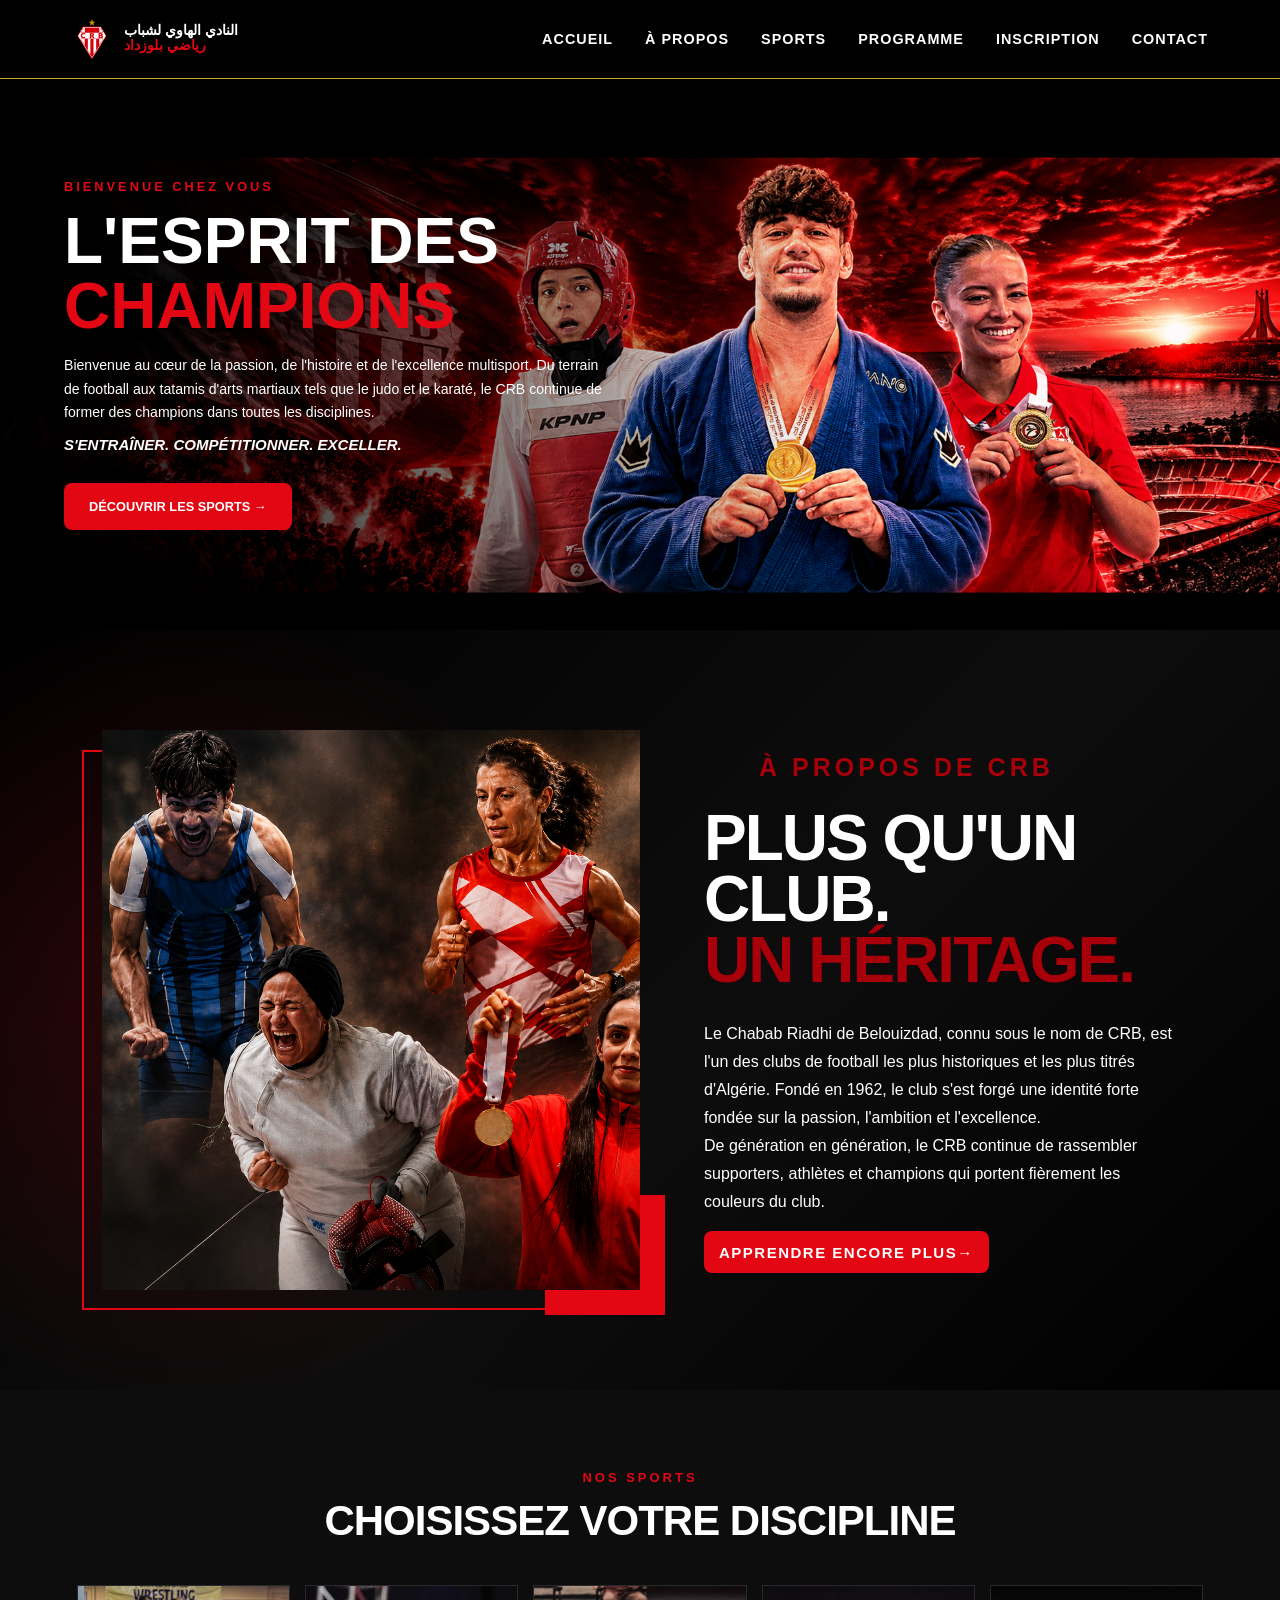
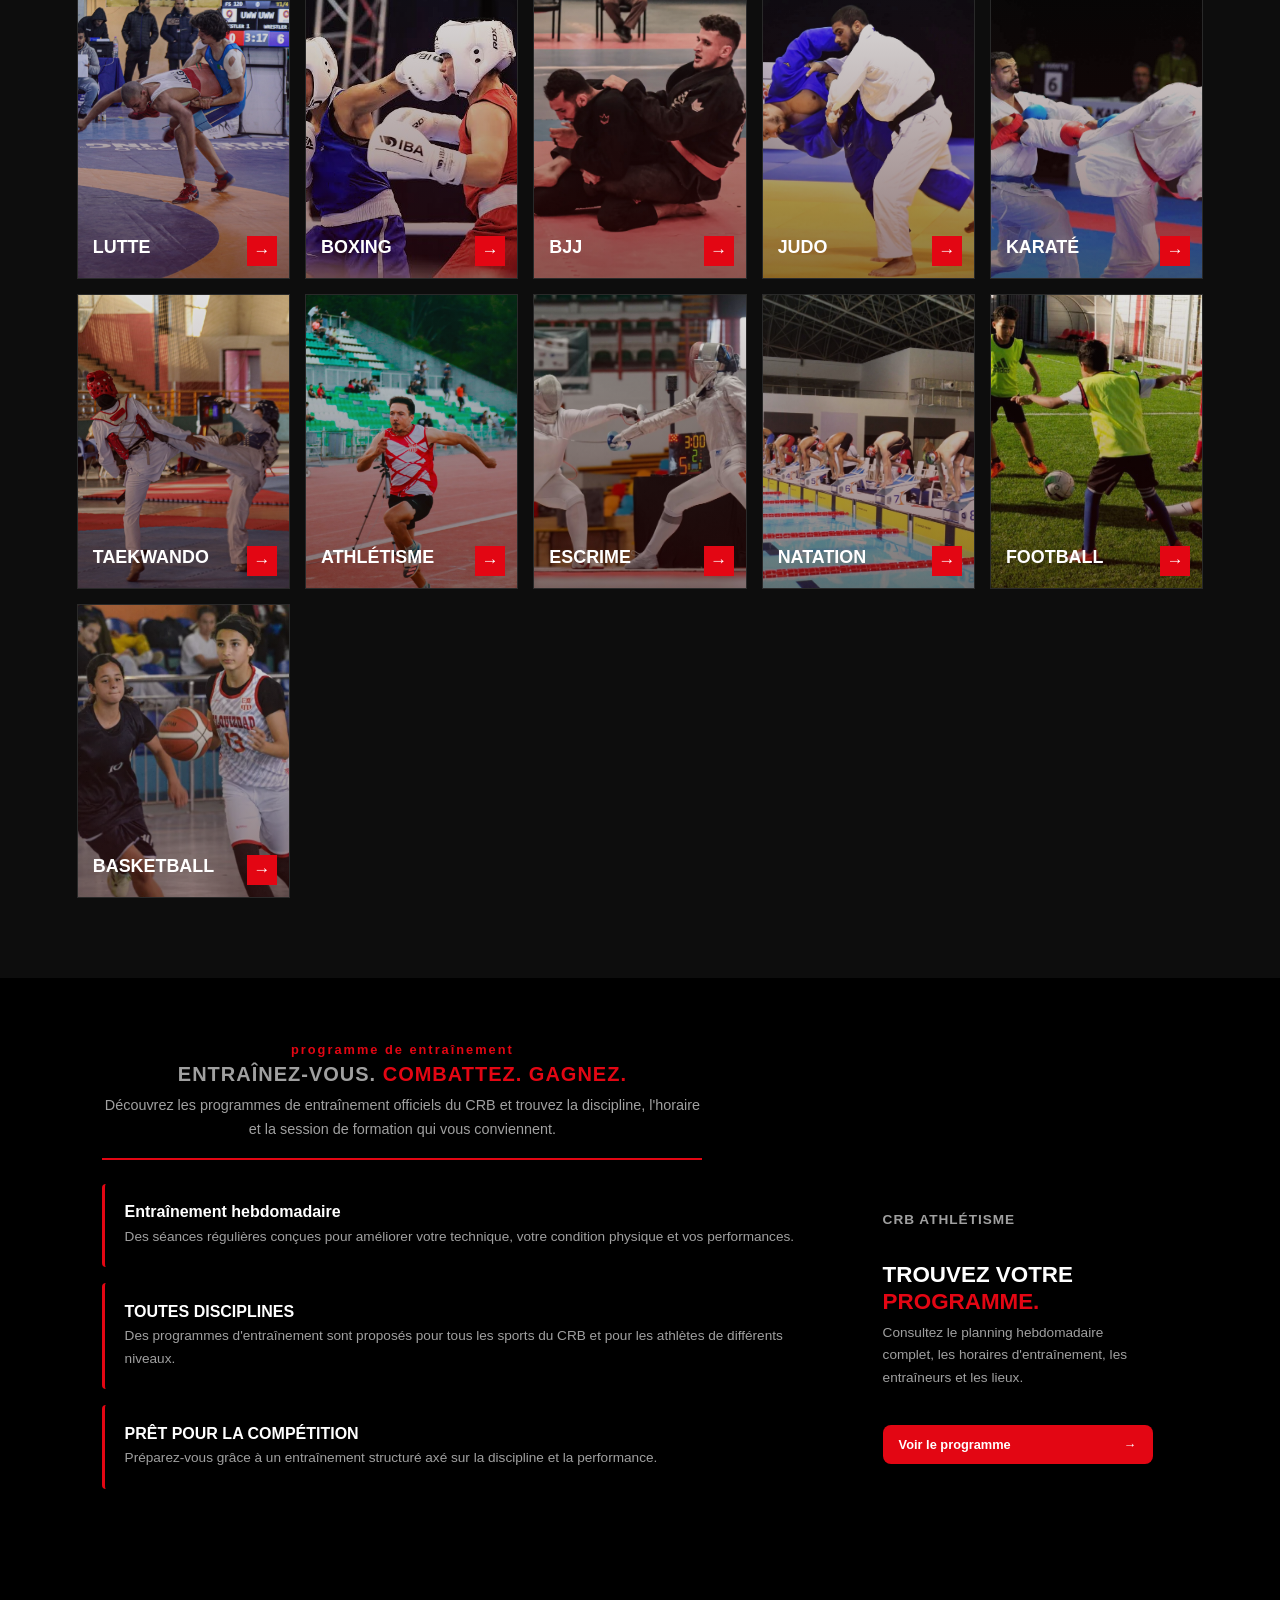
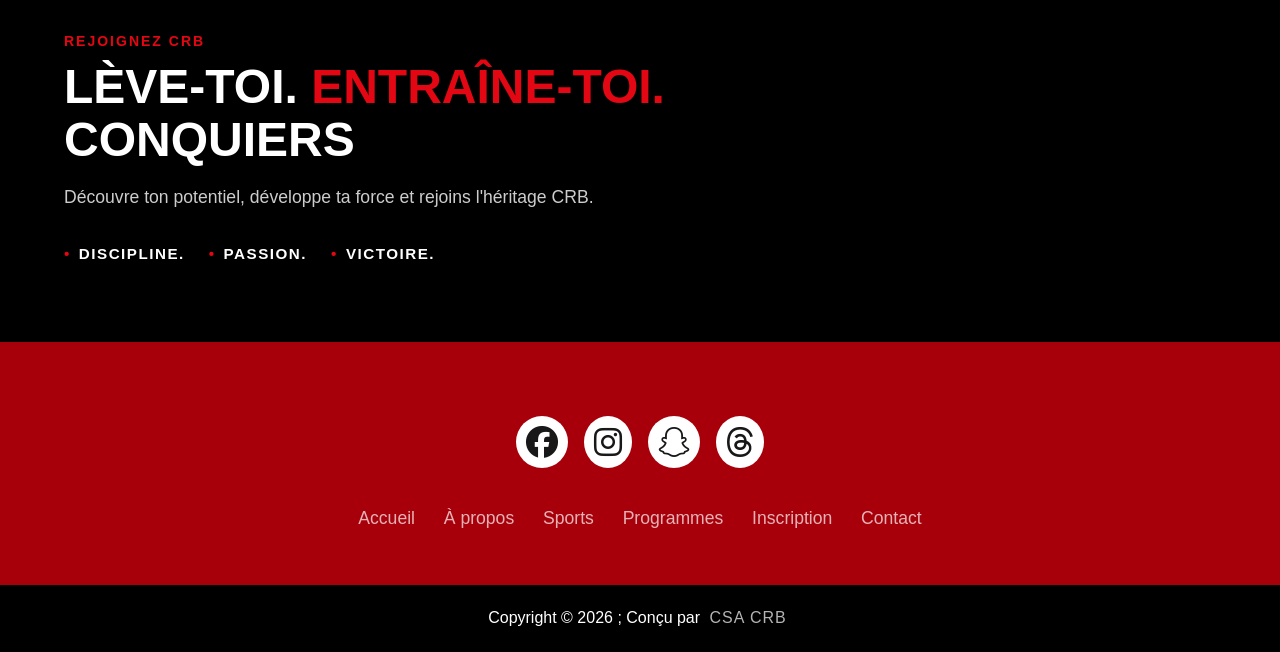
==== commit 43ec42b7: "Refactor HTML structure and update CSS links for consistency; add form validation script" ====
--- a/html/index.html
+++ b/html/index.html
@@ -1,4 +1,4 @@
-<!doctype html>
+<!DOCTYPE html>
 <html lang="en">
   <head>
     <meta charset="UTF-8" />
@@ -206,14 +206,20 @@
           </div>
 
           <div class="sport-card">
-            <img src="../images/crb-youngafricans.jpeg" alt="boxing" />
+            <img src="../images/footballecole.png" alt="football" />
 
             <h3>FOOTBALL</h3>
 
             <a href="#">→</a>
           </div>
 
-          
+          <div class="sport-card">
+            <img src="../images/basketballl.png" alt="basketball" />
+
+            <h3>BASKETBALL</h3>
+
+            <a href="#">→</a>
+          </div>
 
         </div>
       </section>
@@ -346,7 +352,7 @@
     </div>
 </footer> 
 
-   <script src="../js/main.js"></script>
+
 
 
   </body>
--- a/css/style.css
+++ b/css/style.css
@@ -285,7 +285,6 @@
 
 /* ---------- TABLET ---------- */
 @media (max-width: 992px) {
-
   /* NAVBAR */
   nav {
     max-width: 100%;
@@ -328,10 +327,8 @@
   }
 }
 
-
 /* ---------- MOBILE ---------- */
 @media (max-width: 768px) {
-
   /* HEADER */
   header {
     position: relative;
@@ -369,7 +366,6 @@
     font-size: 0.7rem;
     letter-spacing: 0.5px;
   }
-
 
   /* HERO */
   .hero {
@@ -441,10 +437,8 @@
   }
 }
 
-
 /* ---------- SMALL PHONES ---------- */
 @media (max-width: 480px) {
-
   /* NAVBAR */
   nav {
     padding: 12px 8px;
@@ -467,7 +461,6 @@
     font-size: 0.62rem;
   }
 
-
   /* HERO */
   .hero {
     height: 520px;
@@ -502,10 +495,8 @@
   }
 }
 
-
 /* ---------- VERY SMALL PHONES ---------- */
 @media (max-width: 360px) {
-
   .logo img {
     height: 30px;
   }
@@ -539,4 +530,4 @@
     font-size: 10px;
     padding: 8px 10px;
   }
-}+}
--- a/css/responsive.css
+++ b/css/responsive.css
@@ -1,13 +1,12 @@
-
 /*
- * CRB RESPONSIVE ENHANCEMENTS
- * Ajoutez ce fichier APRÈS les feuilles CSS existantes.
- * Objectif : corriger le responsive et quelques erreurs CSS sans remplacer
- * la palette, les images, les textes ou l'identité visuelle existante.
+- CRB RESPONSIVE ENHANCEMENTS
+- Ajoutez ce fichier APRÈS les feuilles CSS existantes.
+- Objectif : corriger le responsive et quelques erreurs CSS sans remplacer
+- la palette, les images, les textes ou l'identité visuelle existante.
  */
 
 /* =========================================================
-   1. BASE RESPONSIVE / PREVENT OVERFLOW
+1. BASE RESPONSIVE / PREVENT OVERFLOW
    ========================================================= */
 
 :root {
@@ -101,7 +100,7 @@
 }
 
 /* =========================================================
-   2. HEADER / NAVIGATION
+2. HEADER / NAVIGATION
    ========================================================= */
 
 header {
@@ -219,7 +218,7 @@
 }
 
 /* =========================================================
-   3. HOME HERO
+3. HOME HERO
    ========================================================= */
 
 .hero {
@@ -341,7 +340,7 @@
 }
 
 /* =========================================================
-   4. ABOUT SPLIT SECTION (.about)
+4. ABOUT SPLIT SECTION (.about)
    ========================================================= */
 
 .about {
@@ -447,7 +446,7 @@
 }
 
 /* =========================================================
-   5. ABOUT PAGE (.about-hero / .about-section)
+5. ABOUT PAGE (.about-hero / .about-section)
    ========================================================= */
 
 .about-hero,
@@ -609,7 +608,7 @@
 }
 
 /* =========================================================
-   6. SPORTS CARDS
+6. SPORTS CARDS
    ========================================================= */
 
 .sports {
@@ -679,7 +678,7 @@
 }
 
 /* =========================================================
-   7. PROGRAM OVERVIEW (.program)
+7. PROGRAM OVERVIEW (.program)
    ========================================================= */
 
 .program {
@@ -748,7 +747,7 @@
 }
 
 /* =========================================================
-   8. PROGRAM SCHEDULE TABLES
+8. PROGRAM SCHEDULE TABLES
    ========================================================= */
 
 .program-section {
@@ -820,7 +819,7 @@
 }
 
 /* =========================================================
-   9. JOIN CRB SECTION
+9. JOIN CRB SECTION
    ========================================================= */
 
 .join-crb {
@@ -866,7 +865,7 @@
 }
 
 /* =========================================================
-   10. CONTACT PAGE
+10. CONTACT PAGE
    ========================================================= */
 
 .contact-hero {
@@ -1027,7 +1026,7 @@
 }
 
 /* =========================================================
-   11. REGISTRATION / INSCRIPTION PAGE
+11. REGISTRATION / INSCRIPTION PAGE
    ========================================================= */
 
 .inscription-hero {
@@ -1156,7 +1155,7 @@
 }
 
 /* =========================================================
-   12. FOOTER
+12. FOOTER
    ========================================================= */
 
 footer {
@@ -1185,7 +1184,9 @@
   min-width: 42px;
   min-height: 42px;
   margin: 0.25rem;
-  transition: background-color 0.3s ease, color 0.3s ease;
+  transition:
+    background-color 0.3s ease,
+    color 0.3s ease;
 }
 
 .socialIcons a i {
@@ -1258,7 +1259,7 @@
 }
 
 /* =========================================================
-   13. TABLET / SMALL DESKTOP GENERAL ADJUSTMENTS
+13. TABLET / SMALL DESKTOP GENERAL ADJUSTMENTS
    ========================================================= */
 
 @media (min-width: 769px) and (max-width: 1100px) {
@@ -1288,7 +1289,7 @@
 }
 
 /* =========================================================
-   14. REDUCED MOTION ACCESSIBILITY
+14. REDUCED MOTION ACCESSIBILITY
    ========================================================= */
 
 @media (prefers-reduced-motion: reduce) {
@@ -1303,7 +1304,7 @@
 }
 
 /* =========================================================
-   15. PRINT
+15. PRINT
    ========================================================= */
 
 @media print {
@@ -1338,7 +1339,3 @@
     border: none !important;
   }
 }
-
-
-
-
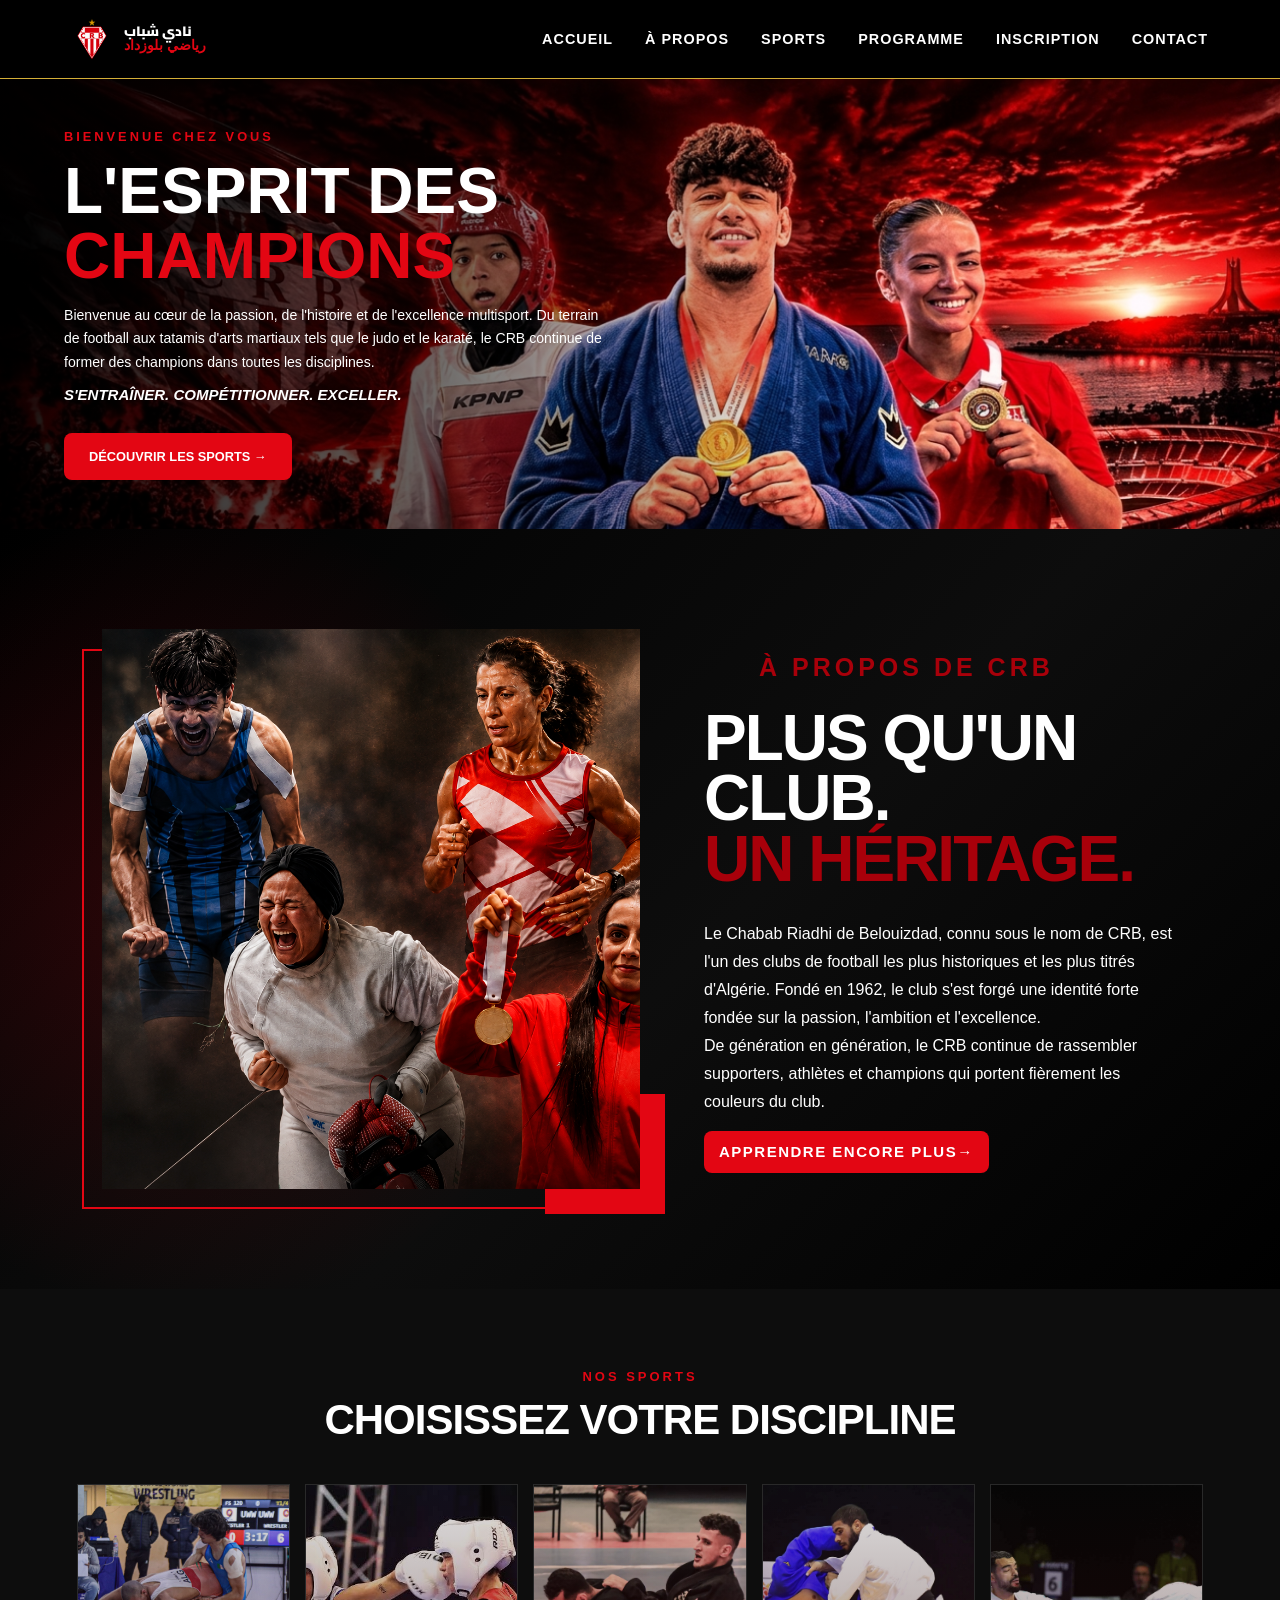
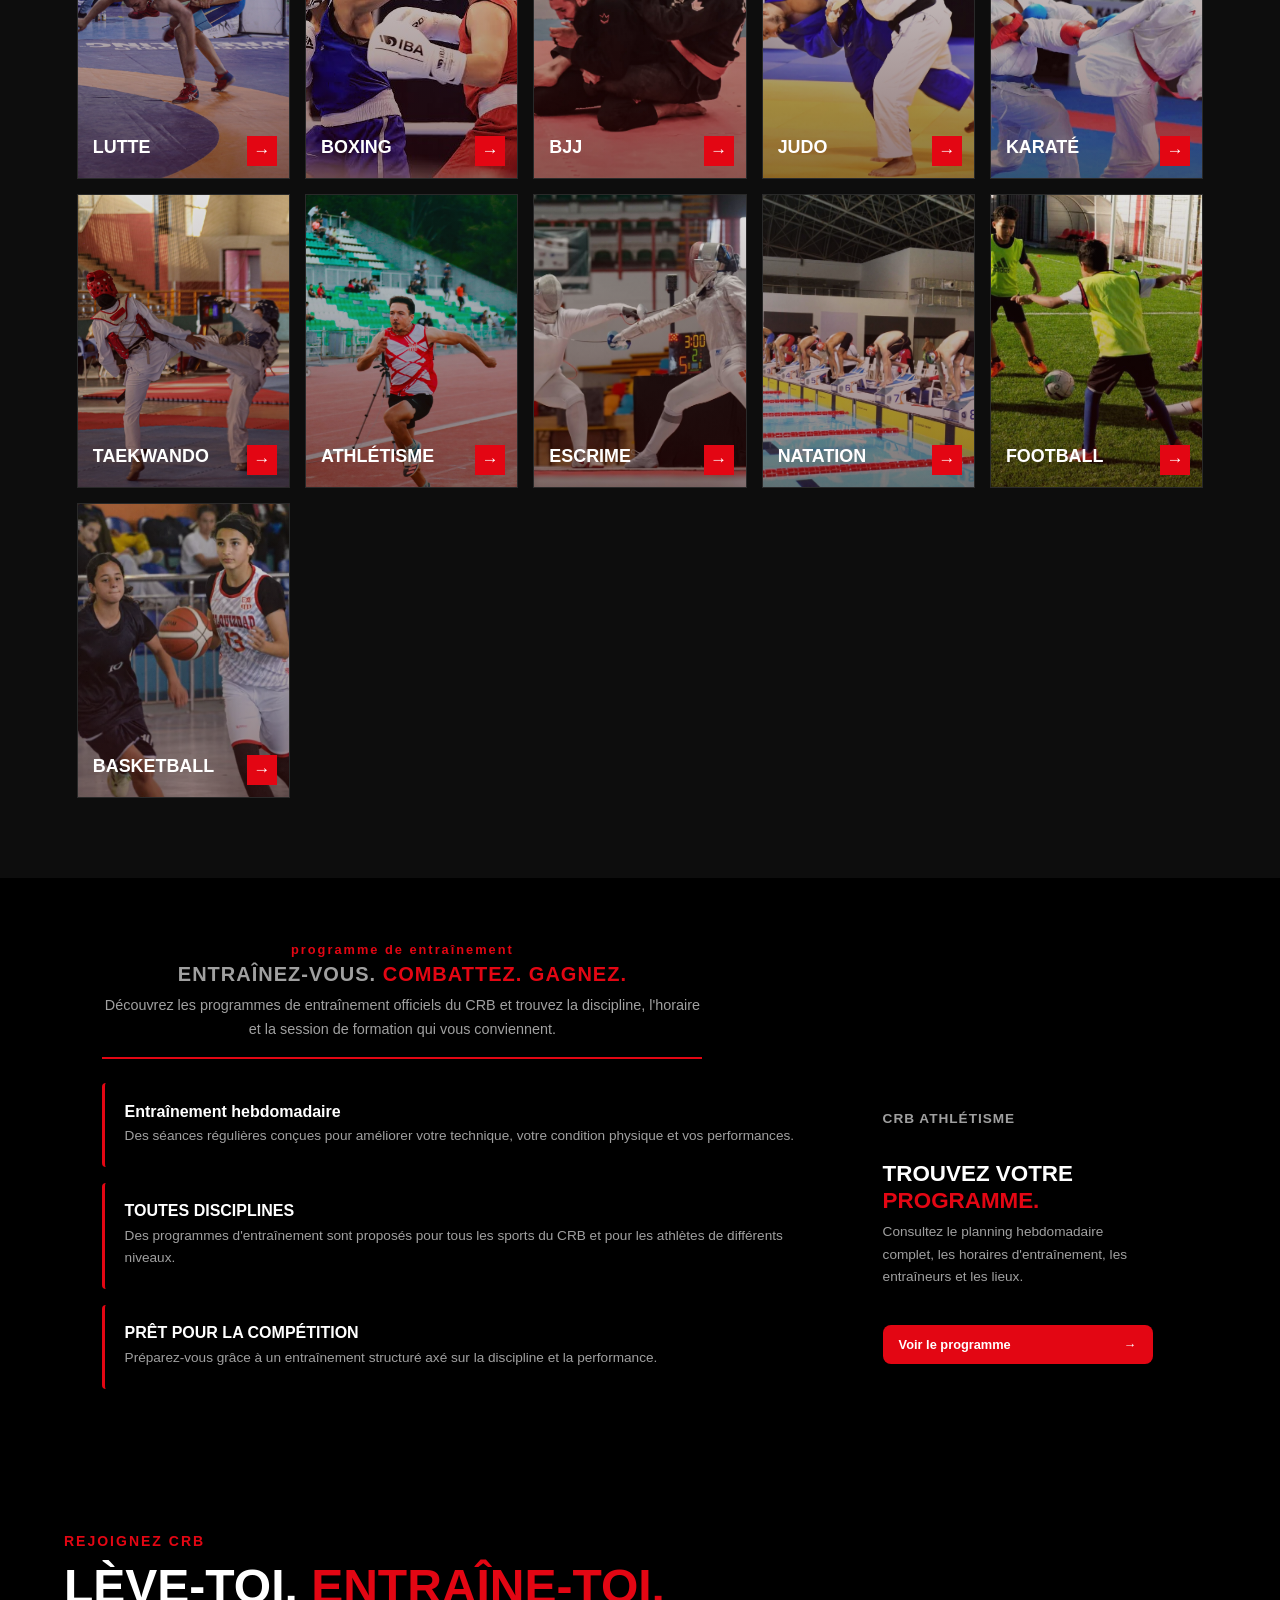
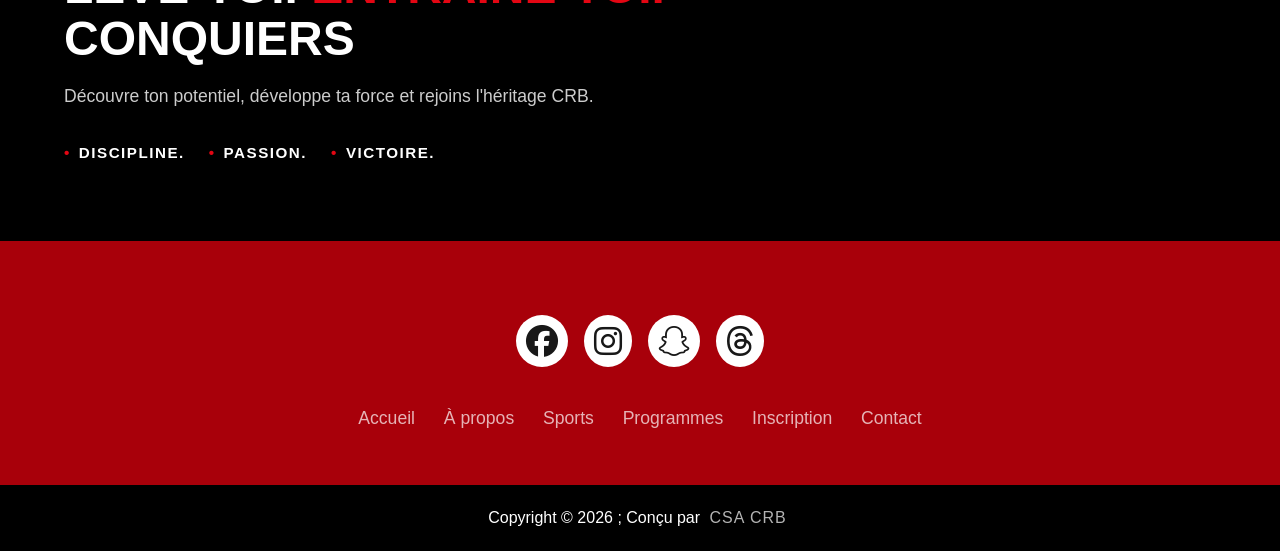
==== commit d0925eb1: "Enhance logo styling across multiple CSS files; update hero images and fix image paths in HTML files" ====
--- a/html/index.html
+++ b/html/index.html
@@ -28,6 +28,9 @@
 
 
      <link rel="stylesheet" href="https://cdnjs.cloudflare.com/ajax/libs/font-awesome/6.5.1/css/all.min.css" integrity="sha512-DTOQO9RWCH3ppGqcWaEA1BIZOC6xxalwEsw9c2QQeAIftl+Vegovlnee1c9QX4TctnWMn13TZye+giMm8e2LwA==" crossorigin="anonymous" referrerpolicy="no-referrer" />
+
+     <link href="https://fonts.googleapis.com/css2?family=Cairo:wght@700;900&display=swap" rel="stylesheet">
+     
   </head>
 
   <body>
@@ -38,7 +41,7 @@
          <a href="index.html" class="logo">
             <img src="../images/CRB étoilé.png" alt="CRB Logo" />
                <div class="logo-text">
-               النادي الهاوي لشباب<span>رياضي بلوزداد</span>
+               نادي شباب<span>رياضي بلوزداد</span>
                 </div>
           </a>
 
@@ -90,7 +93,7 @@
         </div>
 
         <div class="hero-image">
-          <img src="../images/CRB en compétition.png" alt="legends" />
+          <img src="../images/herooooo.png" alt="legends" />
         </div>
       </section>
 
@@ -282,8 +285,7 @@
           <!-- PROGRAM CARD -->
 
           <div class="program-card">
-            <img src="../images/progm.PNG" alt=" Program" />
-
+            <img src="../images/programback.png" alt="program" />
             <p class="card-small-title">CRB ATHLÉTISME</p>
 
             <h3>
@@ -356,4 +358,4 @@
 
 
   </body>
-</html>
+</html>
--- a/css/style.css
+++ b/css/style.css
@@ -55,6 +55,12 @@
   text-decoration: none;
   color: var(--crb-white);
   font-weight: bold;
+  .logo-text,
+  .site-title {
+    font-family: "Cairo", sans-serif !important;
+    font-weight: 900 !important; /* وزن ثقيل وقوي ليتناسب مع اللوجو الرياضي */
+    text-transform: uppercase;
+  }
 }
 
 /* Image*/
--- a/css/program.css
+++ b/css/program.css
@@ -6,7 +6,7 @@
   /* Dark overlay + Full Background Image */
   background:
     linear-gradient(to bottom, rgba(12, 11, 11, 0.233) 0%),
-    url("../images/progm.PNG") no-repeat center center / cover;
+    url("../images/programback.png") no-repeat center center / cover;
 }
 
 /* Header */
@@ -136,7 +136,6 @@
 ========================= */
 /* ---------- LARGE TABLET ---------- */
 @media (max-width: 1200px) {
-
   .program {
     padding: 4rem 6%;
   }
@@ -148,13 +147,10 @@
   .program-card {
     width: 300px;
   }
-
-}
-
+}
 
 /* ---------- TABLET ---------- */
 @media (max-width: 992px) {
-
   .program {
     padding: 3.5rem 5%;
   }
@@ -186,13 +182,10 @@
     max-width: 500px;
     margin: 0 auto;
   }
-
-}
-
+}
 
 /* ---------- MOBILE ---------- */
 @media (max-width: 768px) {
-
   .program {
     padding: 3rem 6%;
     background-position: center;
@@ -258,13 +251,10 @@
     padding: 0.7rem 0.9rem;
     font-size: 0.78rem;
   }
-
-}
-
+}
 
 /* ---------- SMALL PHONES ---------- */
 @media (max-width: 480px) {
-
   .program {
     padding: 2.5rem 5%;
   }
@@ -321,13 +311,10 @@
     padding: 0.65rem 0.8rem;
     font-size: 0.72rem;
   }
-
-}
-
+}
 
 /* ---------- VERY SMALL PHONES ---------- */
 @media (max-width: 360px) {
-
   .program {
     padding: 2.2rem 5%;
   }
@@ -355,5 +342,4 @@
   .program-card p {
     font-size: 0.73rem;
   }
-
-}+}
--- a/css/learnmore.css
+++ b/css/learnmore.css
@@ -25,6 +25,12 @@
   text-decoration: none;
   color: var(--crb-white);
   font-weight: bold;
+  .logo-text,
+  .site-title {
+    font-family: "Cairo", sans-serif !important;
+    font-weight: 900 !important; /* وزن ثقيل وقوي ليتناسب مع اللوجو الرياضي */
+    text-transform: uppercase;
+  }
 }
 
 /* Image*/
@@ -444,4 +450,4 @@
     width: 100%;
     text-align: center;
   }
-}+}
--- a/css/responsive.css
+++ b/css/responsive.css
@@ -1339,3 +1339,76 @@
     border: none !important;
   }
 }
+
+/* =========================================
+   تعديل حجم الهيرو في صفحتي Contact و Inscription
+   ========================================= */
+.contact-hero,
+.inscription-hero {
+  height: 380px !important;
+  min-height: 380px !important;
+  max-height: 420px !important;
+}
+
+.contact-hero .hero-image,
+.inscription-hero .hero-image {
+  height: 100% !important;
+}
+
+.contact-hero .hero-image img,
+.inscription-hero .hero-image img {
+  width: 100% !important;
+  height: 100% !important;
+  object-fit: cover !important;
+}
+
+/* =========================================
+   الحل الجذري والموحد لكل صور الهيرو في الموقع
+   ========================================= */
+
+/* 1. ضبط الشاشات الكبيرة (الكمبيوتر واللابتوب) */
+.hero,
+.contact-hero,
+.inscription-hero,
+.about-hero,
+.sports-hero {
+  height: 450px !important;
+  position: relative !important;
+  overflow: hidden !important;
+}
+
+.hero img,
+.contact-hero img,
+.inscription-hero img,
+.about-hero img,
+.sports-hero img,
+.hero-image img {
+  width: 100% !important;
+  height: 100% !important;
+  object-fit: cover !important;
+  object-position: center 30% !important;
+}
+
+/* 2. ضبط الهواتف الذكية (لجميع الصفحات دفعة واحدة) */
+@media (max-width: 768px) {
+  .hero,
+  .contact-hero,
+  .inscription-hero,
+  .about-hero,
+  .sports-hero {
+    height: 330px !important;
+    min-height: 330px !important;
+  }
+
+  .hero img,
+  .contact-hero img,
+  .inscription-hero img,
+  .about-hero img,
+  .sports-hero img,
+  .hero-image img {
+    width: 100% !important;
+    height: 100% !important;
+    object-fit: cover !important;
+    object-position: 50% 35% !important;
+  }
+}
